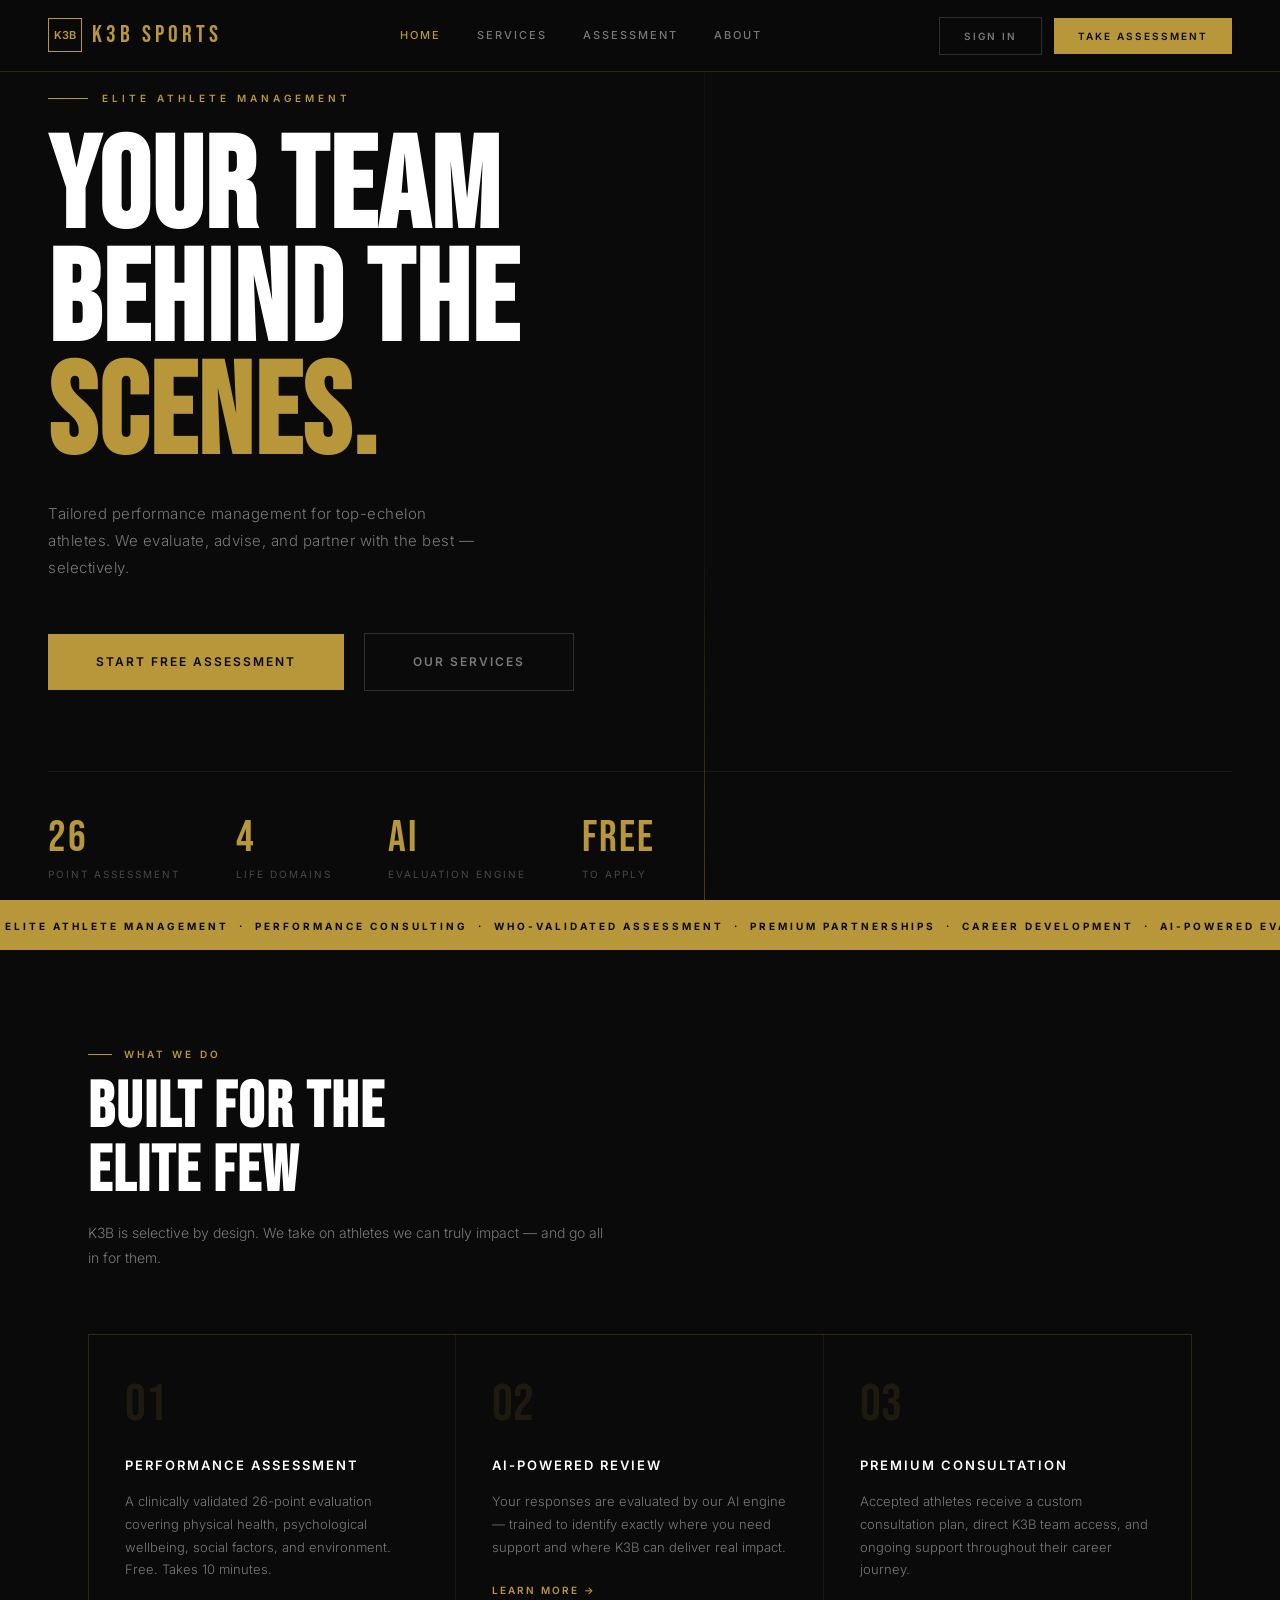
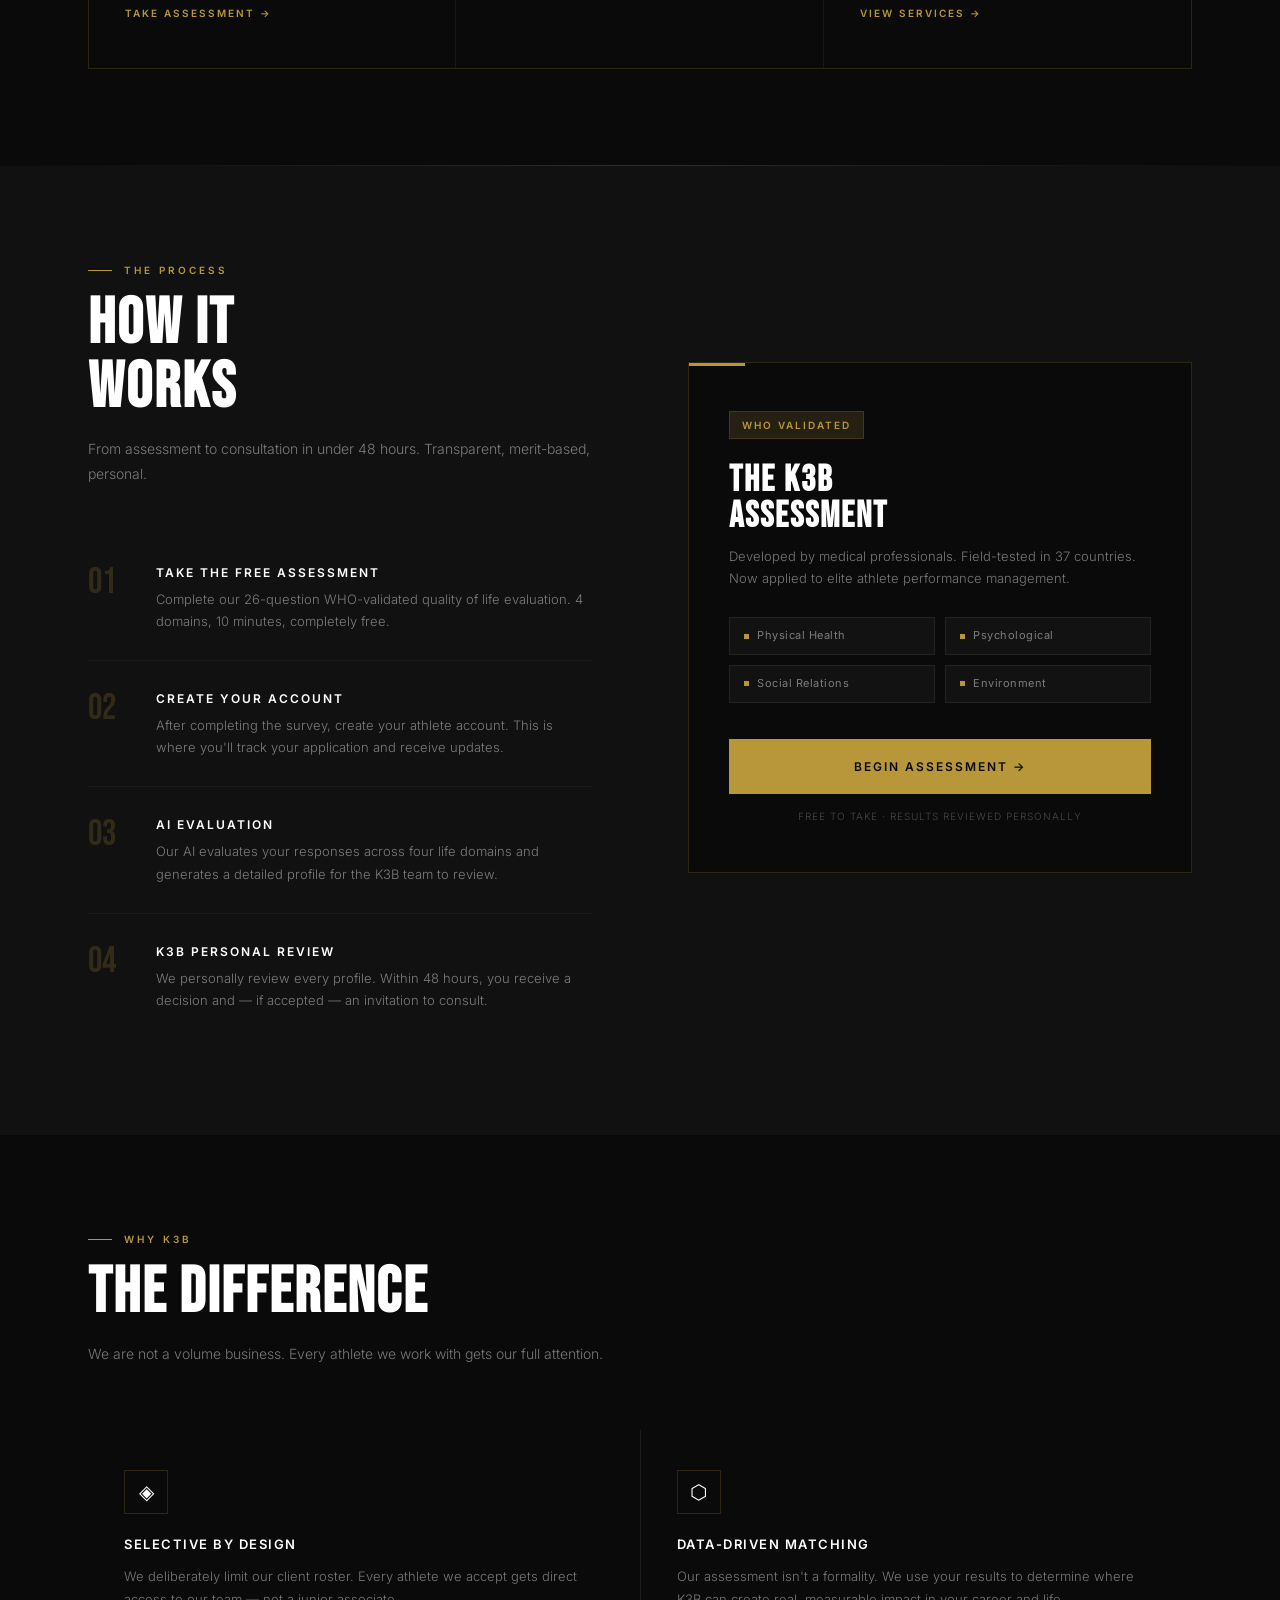
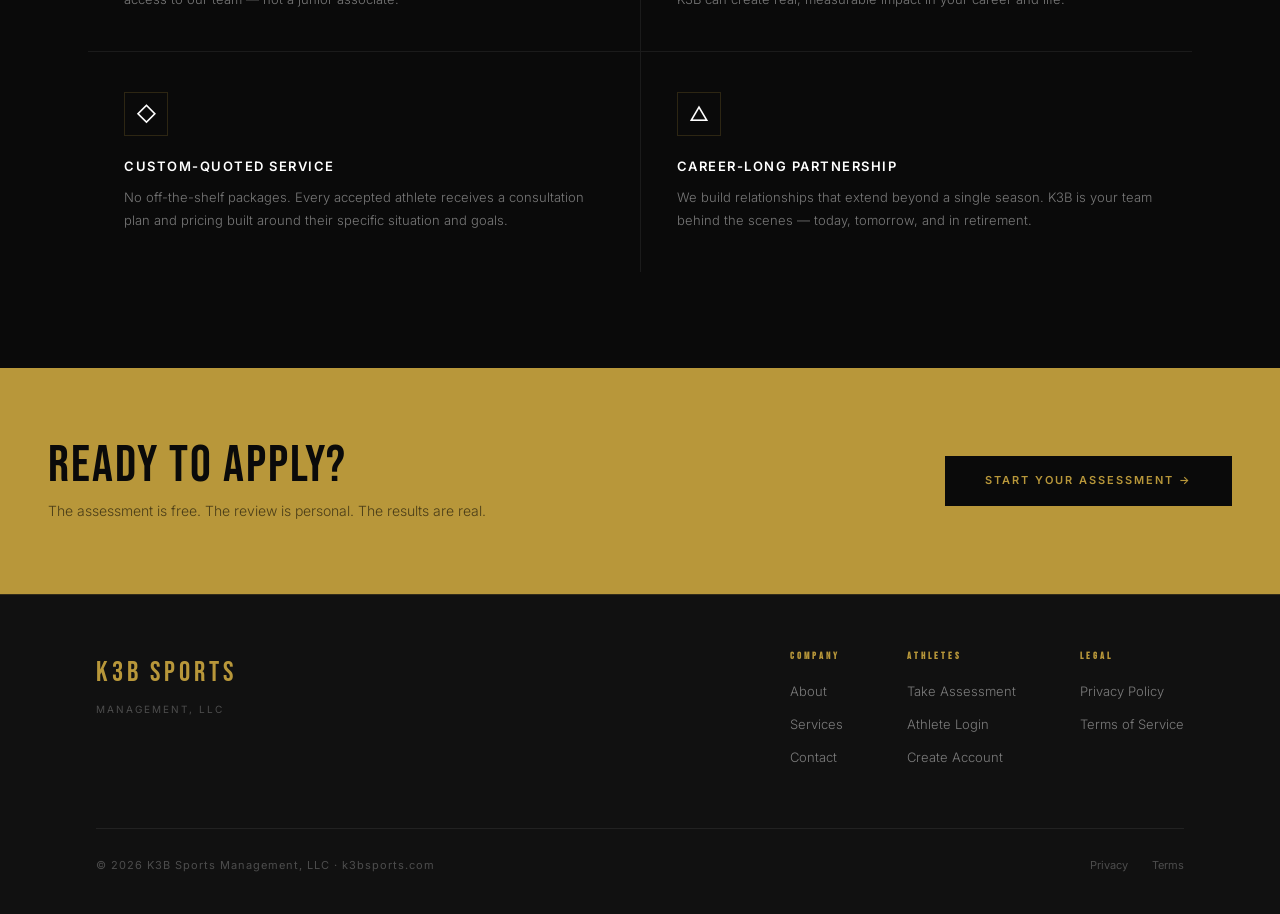
==== index.html @ ee25e4c5 "Add website files" ====
<!DOCTYPE html>
<html lang="en">
<head>
  <meta charset="UTF-8">
  <meta name="viewport" content="width=device-width, initial-scale=1.0">
  <title>K3B Sports Management — Elite Athlete Management</title>
  <meta name="description" content="Tailored performance management for top-echelon athletes. Take the free assessment and see if K3B is the right fit for your career.">
  <link rel="stylesheet" href="/css/global.css">
  <style>
    /* ── Hero ── */
    .hero {
      min-height: 92vh;
      display: flex; flex-direction: column; justify-content: center;
      padding: 0 48px;
      position: relative; overflow: hidden;
    }
    .hero-grid-line {
      position: absolute; top: 0; right: 0;
      width: 45%; height: 100%;
      border-left: 1px solid rgba(184,151,58,0.07);
      pointer-events: none;
    }
    .hero-grid-line::after {
      content: ''; position: absolute; bottom: 0; left: -1px;
      width: 1px; height: 40%;
      background: linear-gradient(to top, var(--gold), transparent);
      opacity: 0.3;
    }
    .hero-eyebrow {
      font-size: 10px; font-weight: 600; letter-spacing: 4px;
      text-transform: uppercase; color: var(--gold);
      display: flex; align-items: center; gap: 14px;
      margin-bottom: 28px;
      animation: fadeUp 0.6s ease 0.1s both;
    }
    .hero-eyebrow span { display: block; width: 40px; height: 1px; background: var(--gold); }
    .hero-h1 {
      font-family: var(--font-display);
      font-size: clamp(72px, 10vw, 132px);
      line-height: 0.88; letter-spacing: 2px;
      color: var(--text); max-width: 800px;
      animation: fadeUp 0.6s ease 0.2s both;
    }
    .hero-h1 em { color: var(--gold); font-style: normal; }
    .hero-sub {
      font-size: 15px; font-weight: 300; letter-spacing: 0.5px;
      color: var(--text-muted); max-width: 440px;
      line-height: 1.8; margin: 28px 0 52px;
      animation: fadeUp 0.6s ease 0.3s both;
    }
    .hero-actions {
      display: flex; align-items: center; gap: 20px;
      animation: fadeUp 0.6s ease 0.4s both;
    }
    .hero-stats {
      display: flex; gap: 56px;
      margin-top: 80px; padding-top: 44px;
      border-top: 1px solid rgba(255,255,255,0.06);
      animation: fadeUp 0.6s ease 0.5s both;
    }
    .stat-val {
      font-family: var(--font-display);
      font-size: 44px; letter-spacing: 2px;
      color: var(--gold); display: block; line-height: 1;
    }
    .stat-lbl {
      font-size: 10px; font-weight: 400; letter-spacing: 2px;
      text-transform: uppercase; color: var(--text-dim);
      margin-top: 6px; display: block;
    }

    /* ── Services ── */
    .services-grid {
      display: grid; grid-template-columns: repeat(3, 1fr);
      border: 1px solid var(--border-gold); margin-top: 64px;
    }
    .service-card {
      padding: 44px 36px;
      border-right: 1px solid rgba(184,151,58,0.1);
      transition: background var(--transition);
      cursor: default;
    }
    .service-card:last-child { border-right: none; }
    .service-card:hover { background: var(--dark2); }
    .svc-num {
      font-family: var(--font-display); font-size: 52px;
      color: rgba(184,151,58,0.12); line-height: 1;
      margin-bottom: 24px;
    }
    .svc-title {
      font-size: 13px; font-weight: 600; letter-spacing: 2px;
      text-transform: uppercase; color: var(--text);
      margin-bottom: 14px;
    }
    .svc-desc {
      font-size: 13px; font-weight: 300; color: var(--text-muted);
      line-height: 1.75;
    }
    .svc-link {
      display: inline-block; margin-top: 24px;
      font-size: 10px; font-weight: 600; letter-spacing: 2px;
      text-transform: uppercase; color: var(--gold);
    }

    /* ── Process ── */
    .process-section { background: var(--dark); }
    .process-inner {
      display: grid; grid-template-columns: 1fr 1fr;
      gap: 96px; align-items: start;
    }
    .process-steps { margin-top: 48px; }
    .process-step {
      display: flex; gap: 24px; padding: 28px 0;
      border-bottom: 1px solid rgba(255,255,255,0.04);
    }
    .process-step:last-child { border-bottom: none; }
    .ps-num {
      font-family: var(--font-display); font-size: 36px;
      color: rgba(184,151,58,0.2); line-height: 1; min-width: 44px;
      padding-top: 2px;
    }
    .ps-title {
      font-size: 12px; font-weight: 600; letter-spacing: 2px;
      text-transform: uppercase; color: var(--text); margin-bottom: 6px;
    }
    .ps-desc {
      font-size: 13px; font-weight: 300; color: var(--text-muted);
      line-height: 1.7;
    }
    .assess-card {
      position: sticky; top: 100px;
      background: var(--black);
      border: 1px solid var(--border-gold);
      padding: 48px 40px;
      position: relative;
    }
    .assess-card::before {
      content: ''; position: absolute; top: 0; left: 0;
      width: 56px; height: 3px; background: var(--gold);
    }
    .assess-domains {
      display: grid; grid-template-columns: 1fr 1fr;
      gap: 10px; margin: 28px 0 36px;
    }
    .domain-pill {
      font-size: 11px; font-weight: 400; letter-spacing: 0.5px;
      color: var(--text-muted);
      background: rgba(255,255,255,0.03);
      border: 1px solid var(--border);
      padding: 9px 14px;
      display: flex; align-items: center; gap: 8px;
    }
    .domain-pill::before {
      content: ''; width: 5px; height: 5px;
      background: var(--gold); flex-shrink: 0;
    }
    .assess-note {
      font-size: 10px; letter-spacing: 1px; text-transform: uppercase;
      color: var(--text-dim); text-align: center; margin-top: 14px;
    }

    /* ── Why K3B ── */
    .why-grid {
      display: grid; grid-template-columns: repeat(2, 1fr);
      gap: 1px; margin-top: 64px;
      background: var(--border);
    }
    .why-card {
      background: var(--black); padding: 40px 36px;
      transition: background var(--transition);
    }
    .why-card:hover { background: var(--dark); }
    .why-icon {
      width: 44px; height: 44px;
      border: 1px solid var(--border-gold);
      display: flex; align-items: center; justify-content: center;
      margin-bottom: 20px; font-size: 20px;
    }
    .why-title {
      font-size: 13px; font-weight: 600; letter-spacing: 1.5px;
      text-transform: uppercase; color: var(--text); margin-bottom: 10px;
    }
    .why-desc {
      font-size: 13px; font-weight: 300; color: var(--text-muted);
      line-height: 1.75;
    }

    /* ── CTA Banner ── */
    .cta-banner {
      background: var(--gold); padding: 72px 48px;
      display: flex; align-items: center; justify-content: space-between;
    }
    .cta-title {
      font-family: var(--font-display); font-size: 52px;
      letter-spacing: 2px; color: var(--black); line-height: 1;
    }
    .cta-sub {
      font-size: 14px; font-weight: 300; color: rgba(0,0,0,0.6);
      margin-top: 8px;
    }
    .btn-dark {
      background: var(--black); color: var(--gold);
      font-size: 11px; font-weight: 600; letter-spacing: 2px;
      text-transform: uppercase; padding: 16px 40px;
      border: none; cursor: pointer; white-space: nowrap;
      transition: all var(--transition); text-decoration: none;
      display: inline-block;
    }
    .btn-dark:hover { background: var(--dark); }

    /* ── Footer ── */
    .footer {
      background: var(--dark); padding: 56px 48px 40px;
      border-top: 1px solid var(--border-gold);
    }
    .footer-top {
      display: flex; justify-content: space-between; align-items: flex-start;
      margin-bottom: 48px;
    }
    .footer-logo-block .logo-name {
      font-family: var(--font-display); font-size: 28px;
      letter-spacing: 4px; color: var(--gold); display: block;
    }
    .footer-logo-block .logo-sub {
      font-size: 10px; font-weight: 400; letter-spacing: 2px;
      text-transform: uppercase; color: var(--text-dim); margin-top: 4px;
    }
    .footer-links { display: flex; gap: 64px; }
    .footer-col h4 {
      font-size: 10px; font-weight: 600; letter-spacing: 3px;
      text-transform: uppercase; color: var(--gold);
      margin-bottom: 20px;
    }
    .footer-col a {
      display: block; font-size: 13px; font-weight: 300;
      color: var(--text-muted); margin-bottom: 12px;
      transition: color var(--transition);
    }
    .footer-col a:hover { color: var(--text); }
    .footer-bottom {
      border-top: 1px solid var(--border); padding-top: 28px;
      display: flex; justify-content: space-between; align-items: center;
    }
    .footer-copy {
      font-size: 11px; color: var(--text-dim); letter-spacing: 1px;
    }
    .footer-legal { display: flex; gap: 24px; }
    .footer-legal a {
      font-size: 11px; color: var(--text-dim);
      transition: color var(--transition);
    }
    .footer-legal a:hover { color: var(--text-muted); }
  </style>
</head>
<body>

<!-- ── Navigation ── -->
<nav class="nav">
  <a href="/index.html" class="nav-logo">
    <div class="nav-logo-mark">K3B</div>
    K3B SPORTS
  </a>
  <div class="nav-links">
    <a href="/index.html" class="active">Home</a>
    <a href="/pages/services.html">Services</a>
    <a href="/pages/assessment.html">Assessment</a>
    <a href="/pages/about.html">About</a>
  </div>
  <div class="nav-actions" id="navActions">
    <a href="/athlete/login.html" class="btn btn-outline btn-sm">Sign In</a>
    <a href="/pages/assessment.html" class="btn btn-gold btn-sm">Take Assessment</a>
  </div>
</nav>

<!-- ── Hero ── -->
<section class="hero">
  <div class="hero-grid-line"></div>
  <div class="hero-eyebrow"><span></span>Elite Athlete Management</div>
  <h1 class="hero-h1">Your Team<br>Behind the<br><em>Scenes.</em></h1>
  <p class="hero-sub">Tailored performance management for top-echelon athletes. We evaluate, advise, and partner with the best — selectively.</p>
  <div class="hero-actions">
    <a href="/pages/assessment.html" class="btn btn-gold btn-lg">Start Free Assessment</a>
    <a href="/pages/services.html" class="btn btn-outline btn-lg">Our Services</a>
  </div>
  <div class="hero-stats">
    <div>
      <span class="stat-val">26</span>
      <span class="stat-lbl">Point Assessment</span>
    </div>
    <div>
      <span class="stat-val">4</span>
      <span class="stat-lbl">Life Domains</span>
    </div>
    <div>
      <span class="stat-val">AI</span>
      <span class="stat-lbl">Evaluation Engine</span>
    </div>
    <div>
      <span class="stat-val">FREE</span>
      <span class="stat-lbl">To Apply</span>
    </div>
  </div>
</section>

<!-- ── Marquee ── -->
<div class="marquee-bar">
  <span class="marquee-inner">
    &nbsp;ELITE ATHLETE MANAGEMENT &nbsp;·&nbsp; PERFORMANCE CONSULTING &nbsp;·&nbsp; WHO-VALIDATED ASSESSMENT &nbsp;·&nbsp; PREMIUM PARTNERSHIPS &nbsp;·&nbsp; CAREER DEVELOPMENT &nbsp;·&nbsp; AI-POWERED EVALUATION &nbsp;·&nbsp;
    &nbsp;ELITE ATHLETE MANAGEMENT &nbsp;·&nbsp; PERFORMANCE CONSULTING &nbsp;·&nbsp; WHO-VALIDATED ASSESSMENT &nbsp;·&nbsp; PREMIUM PARTNERSHIPS &nbsp;·&nbsp; CAREER DEVELOPMENT &nbsp;·&nbsp; AI-POWERED EVALUATION &nbsp;·&nbsp;
  </span>
</div>

<!-- ── Services ── -->
<section class="section">
  <div class="container">
    <div class="section-tag">What We Do</div>
    <h2 class="section-title">Built for the<br>Elite Few</h2>
    <p class="section-desc">K3B is selective by design. We take on athletes we can truly impact — and go all in for them.</p>
    <div class="services-grid">
      <div class="service-card">
        <div class="svc-num">01</div>
        <div class="svc-title">Performance Assessment</div>
        <p class="svc-desc">A clinically validated 26-point evaluation covering physical health, psychological wellbeing, social factors, and environment. Free. Takes 10 minutes.</p>
        <a href="/pages/assessment.html" class="svc-link">Take Assessment →</a>
      </div>
      <div class="service-card">
        <div class="svc-num">02</div>
        <div class="svc-title">AI-Powered Review</div>
        <p class="svc-desc">Your responses are evaluated by our AI engine — trained to identify exactly where you need support and where K3B can deliver real impact.</p>
        <a href="/pages/services.html" class="svc-link">Learn More →</a>
      </div>
      <div class="service-card">
        <div class="svc-num">03</div>
        <div class="svc-title">Premium Consultation</div>
        <p class="svc-desc">Accepted athletes receive a custom consultation plan, direct K3B team access, and ongoing support throughout their career journey.</p>
        <a href="/pages/services.html" class="svc-link">View Services →</a>
      </div>
    </div>
  </div>
</section>

<div class="divider-gold"></div>

<!-- ── Process ── -->
<section class="section process-section">
  <div class="container">
    <div class="process-inner">
      <div>
        <div class="section-tag">The Process</div>
        <h2 class="section-title">How It<br>Works</h2>
        <p class="section-desc">From assessment to consultation in under 48 hours. Transparent, merit-based, personal.</p>
        <div class="process-steps">
          <div class="process-step">
            <div class="ps-num">01</div>
            <div>
              <div class="ps-title">Take the Free Assessment</div>
              <p class="ps-desc">Complete our 26-question WHO-validated quality of life evaluation. 4 domains, 10 minutes, completely free.</p>
            </div>
          </div>
          <div class="process-step">
            <div class="ps-num">02</div>
            <div>
              <div class="ps-title">Create Your Account</div>
              <p class="ps-desc">After completing the survey, create your athlete account. This is where you'll track your application and receive updates.</p>
            </div>
          </div>
          <div class="process-step">
            <div class="ps-num">03</div>
            <div>
              <div class="ps-title">AI Evaluation</div>
              <p class="ps-desc">Our AI evaluates your responses across four life domains and generates a detailed profile for the K3B team to review.</p>
            </div>
          </div>
          <div class="process-step">
            <div class="ps-num">04</div>
            <div>
              <div class="ps-title">K3B Personal Review</div>
              <p class="ps-desc">We personally review every profile. Within 48 hours, you receive a decision and — if accepted — an invitation to consult.</p>
            </div>
          </div>
        </div>
      </div>
      <div>
        <div class="assess-card">
          <span class="badge badge-gold" style="margin-bottom:24px; display:inline-flex;">WHO Validated</span>
          <h3 style="font-family:var(--font-display); font-size:36px; letter-spacing:2px; color:var(--text); margin-bottom:10px;">The K3B<br>Assessment</h3>
          <p style="font-size:13px; font-weight:300; color:var(--text-muted); line-height:1.7; margin-bottom:4px;">Developed by medical professionals. Field-tested in 37 countries. Now applied to elite athlete performance management.</p>
          <div class="assess-domains">
            <div class="domain-pill">Physical Health</div>
            <div class="domain-pill">Psychological</div>
            <div class="domain-pill">Social Relations</div>
            <div class="domain-pill">Environment</div>
          </div>
          <a href="/pages/assessment.html" class="btn btn-gold btn-full btn-lg">Begin Assessment →</a>
          <p class="assess-note">Free to take · Results reviewed personally</p>
        </div>
      </div>
    </div>
  </div>
</section>

<!-- ── Why K3B ── -->
<section class="section">
  <div class="container">
    <div class="section-tag">Why K3B</div>
    <h2 class="section-title">The Difference</h2>
    <p class="section-desc">We are not a volume business. Every athlete we work with gets our full attention.</p>
    <div class="why-grid">
      <div class="why-card">
        <div class="why-icon">◈</div>
        <div class="why-title">Selective by Design</div>
        <p class="why-desc">We deliberately limit our client roster. Every athlete we accept gets direct access to our team — not a junior associate.</p>
      </div>
      <div class="why-card">
        <div class="why-icon">⬡</div>
        <div class="why-title">Data-Driven Matching</div>
        <p class="why-desc">Our assessment isn't a formality. We use your results to determine where K3B can create real, measurable impact in your career and life.</p>
      </div>
      <div class="why-card">
        <div class="why-icon">◇</div>
        <div class="why-title">Custom-Quoted Service</div>
        <p class="why-desc">No off-the-shelf packages. Every accepted athlete receives a consultation plan and pricing built around their specific situation and goals.</p>
      </div>
      <div class="why-card">
        <div class="why-icon">△</div>
        <div class="why-title">Career-Long Partnership</div>
        <p class="why-desc">We build relationships that extend beyond a single season. K3B is your team behind the scenes — today, tomorrow, and in retirement.</p>
      </div>
    </div>
  </div>
</section>

<!-- ── CTA ── -->
<div class="cta-banner">
  <div>
    <div class="cta-title">Ready to Apply?</div>
    <div class="cta-sub">The assessment is free. The review is personal. The results are real.</div>
  </div>
  <a href="/pages/assessment.html" class="btn-dark">Start Your Assessment →</a>
</div>

<!-- ── Footer ── -->
<footer class="footer">
  <div class="container">
    <div class="footer-top">
      <div class="footer-logo-block">
        <span class="logo-name">K3B Sports</span>
        <span class="logo-sub">Management, LLC</span>
      </div>
      <div class="footer-links">
        <div class="footer-col">
          <h4>Company</h4>
          <a href="/pages/about.html">About</a>
          <a href="/pages/services.html">Services</a>
          <a href="/pages/contact.html">Contact</a>
        </div>
        <div class="footer-col">
          <h4>Athletes</h4>
          <a href="/pages/assessment.html">Take Assessment</a>
          <a href="/athlete/login.html">Athlete Login</a>
          <a href="/athlete/register.html">Create Account</a>
        </div>
        <div class="footer-col">
          <h4>Legal</h4>
          <a href="/pages/privacy.html">Privacy Policy</a>
          <a href="/pages/terms.html">Terms of Service</a>
        </div>
      </div>
    </div>
    <div class="footer-bottom">
      <span class="footer-copy">© 2026 K3B Sports Management, LLC · k3bsports.com</span>
      <div class="footer-legal">
        <a href="/pages/privacy.html">Privacy</a>
        <a href="/pages/terms.html">Terms</a>
      </div>
    </div>
  </div>
</footer>

<script src="/js/k3b.js"></script>
<script>
  // Update nav if athlete is logged in
  const user = K3B.auth.getUser();
  if (user) {
    document.getElementById('navActions').innerHTML = `
      <a href="/athlete/portal.html" class="btn btn-outline btn-sm">My Portal</a>
      <a href="/pages/assessment.html" class="btn btn-gold btn-sm">Take Assessment</a>
    `;
  }
</script>
</body>
</html>
---- css/global.css ----
@import url('https://fonts.googleapis.com/css2?family=Bebas+Neue&family=Inter:wght@300;400;500;600&display=swap');

*, *::before, *::after { margin: 0; padding: 0; box-sizing: border-box; }

:root {
  --gold: #B8973A;
  --gold-light: #D4AF55;
  --gold-pale: #E8D080;
  --gold-dim: rgba(184,151,58,0.15);
  --black: #0A0A0A;
  --dark: #111111;
  --dark2: #171717;
  --dark3: #1E1E1E;
  --border: rgba(255,255,255,0.07);
  --border-gold: rgba(184,151,58,0.2);
  --text: #FFFFFF;
  --text-muted: rgba(255,255,255,0.45);
  --text-dim: rgba(255,255,255,0.25);
  --success: #4CAF50;
  --warning: #FF9800;
  --danger: #F44336;
  --font-display: 'Bebas Neue', sans-serif;
  --font-body: 'Inter', sans-serif;
  --radius: 2px;
  --transition: 0.2s ease;
}

html { scroll-behavior: smooth; }

body {
  background: var(--black);
  color: var(--text);
  font-family: var(--font-body);
  font-size: 15px;
  line-height: 1.6;
  -webkit-font-smoothing: antialiased;
  overflow-x: hidden;
}

/* ── Typography ── */
h1, h2, h3, h4 { font-family: var(--font-display); letter-spacing: 2px; line-height: 1; }
p { font-weight: 300; }
a { text-decoration: none; color: inherit; }

.display { font-family: var(--font-display); }
.gold { color: var(--gold); }
.muted { color: var(--text-muted); }
.dim { color: var(--text-dim); }
.uppercase { text-transform: uppercase; letter-spacing: 2px; }

/* ── Layout ── */
.container { max-width: 1200px; margin: 0 auto; padding: 0 48px; }
.container-sm { max-width: 800px; margin: 0 auto; padding: 0 48px; }
.section { padding: 96px 0; }
.section-sm { padding: 64px 0; }

/* ── Section Headers ── */
.section-tag {
  font-size: 10px; font-weight: 600; letter-spacing: 3px;
  text-transform: uppercase; color: var(--gold);
  display: flex; align-items: center; gap: 12px;
  margin-bottom: 14px;
}
.section-tag::before {
  content: ''; display: block;
  width: 24px; height: 1px; background: var(--gold);
}
.section-title {
  font-family: var(--font-display);
  font-size: clamp(40px, 5vw, 68px);
  letter-spacing: 2px; color: var(--text);
  margin-bottom: 16px;
}
.section-desc {
  font-size: 14px; font-weight: 300; color: var(--text-muted);
  line-height: 1.8; max-width: 520px;
}

/* ── Buttons ── */
.btn {
  display: inline-flex; align-items: center; gap: 8px;
  font-family: var(--font-body); font-weight: 600;
  font-size: 11px; letter-spacing: 2px; text-transform: uppercase;
  padding: 14px 36px; cursor: pointer; border: none;
  transition: all var(--transition); text-decoration: none;
}
.btn-gold {
  background: var(--gold); color: var(--black);
}
.btn-gold:hover { background: var(--gold-light); transform: translateY(-1px); }

.btn-outline {
  background: transparent; color: var(--text-muted);
  border: 1px solid rgba(255,255,255,0.15);
}
.btn-outline:hover { border-color: var(--gold); color: var(--gold); }

.btn-ghost {
  background: transparent; color: var(--gold);
  border: 1px solid var(--border-gold);
}
.btn-ghost:hover { background: var(--gold-dim); }

.btn-full { width: 100%; justify-content: center; }
.btn-lg { padding: 18px 48px; font-size: 12px; }
.btn-sm { padding: 10px 24px; font-size: 10px; }

/* ── Cards ── */
.card {
  background: var(--dark);
  border: 1px solid var(--border);
  padding: 32px;
}
.card-gold {
  background: var(--dark);
  border: 1px solid var(--border-gold);
  padding: 40px;
  position: relative;
}
.card-gold::before {
  content: ''; position: absolute; top: 0; left: 0;
  width: 48px; height: 3px; background: var(--gold);
}

/* ── Badges ── */
.badge {
  display: inline-flex; align-items: center; gap: 6px;
  font-size: 10px; font-weight: 600; letter-spacing: 2px;
  text-transform: uppercase; padding: 5px 12px;
  border: 1px solid;
}
.badge-gold { color: var(--gold); border-color: var(--border-gold); background: var(--gold-dim); }
.badge-success { color: var(--success); border-color: rgba(76,175,80,0.3); background: rgba(76,175,80,0.08); }
.badge-warning { color: var(--warning); border-color: rgba(255,152,0,0.3); background: rgba(255,152,0,0.08); }
.badge-danger { color: var(--danger); border-color: rgba(244,67,54,0.3); background: rgba(244,67,54,0.08); }
.badge-neutral { color: var(--text-muted); border-color: var(--border); background: rgba(255,255,255,0.04); }

/* ── Forms ── */
.form-group { margin-bottom: 20px; }
.form-label {
  display: block; font-size: 10px; font-weight: 600;
  letter-spacing: 2px; text-transform: uppercase;
  color: var(--text-dim); margin-bottom: 8px;
}
.form-input, .form-select, .form-textarea {
  width: 100%; background: var(--dark2);
  border: 1px solid var(--border); color: var(--text);
  font-family: var(--font-body); font-size: 14px; font-weight: 300;
  padding: 13px 16px; outline: none;
  transition: border-color var(--transition);
  border-radius: var(--radius);
}
.form-input:focus, .form-select:focus, .form-textarea:focus {
  border-color: var(--gold);
}
.form-input::placeholder, .form-textarea::placeholder {
  color: rgba(255,255,255,0.18);
}
.form-select { appearance: none; cursor: pointer; }
.form-select option { background: var(--dark2); }
.form-textarea { resize: vertical; min-height: 100px; line-height: 1.6; }
.form-row { display: grid; grid-template-columns: 1fr 1fr; gap: 16px; }
.form-error {
  font-size: 11px; color: var(--danger);
  margin-top: 6px; display: none;
}
.form-error.show { display: block; }

/* ── Nav ── */
.nav {
  position: sticky; top: 0; z-index: 200;
  display: flex; align-items: center; justify-content: space-between;
  height: 72px; padding: 0 48px;
  background: rgba(10,10,10,0.96);
  backdrop-filter: blur(12px);
  border-bottom: 1px solid var(--border-gold);
}
.nav-logo {
  font-family: var(--font-display); font-size: 24px;
  letter-spacing: 4px; color: var(--gold);
  display: flex; align-items: center; gap: 10px;
}
.nav-logo-mark {
  width: 34px; height: 34px;
  border: 1.5px solid var(--gold);
  display: flex; align-items: center; justify-content: center;
  font-family: var(--font-body); font-size: 11px;
  font-weight: 600; letter-spacing: 0; color: var(--gold);
}
.nav-links { display: flex; align-items: center; gap: 36px; }
.nav-links a {
  font-size: 11px; font-weight: 500; letter-spacing: 2px;
  text-transform: uppercase; color: var(--text-muted);
  transition: color var(--transition);
}
.nav-links a:hover, .nav-links a.active { color: var(--gold); }
.nav-actions { display: flex; align-items: center; gap: 12px; }

/* ── Dividers ── */
.divider { height: 1px; background: var(--border); margin: 0; }
.divider-gold {
  height: 1px;
  background: linear-gradient(90deg, transparent, var(--gold), transparent);
  opacity: 0.25;
}

/* ── Marquee ── */
.marquee-bar { background: var(--gold); padding: 13px 0; overflow: hidden; white-space: nowrap; }
.marquee-inner {
  display: inline-block;
  animation: marquee 25s linear infinite;
  font-size: 10px; font-weight: 700; letter-spacing: 3px;
  text-transform: uppercase; color: var(--black);
}
@keyframes marquee { 0% { transform: translateX(0); } 100% { transform: translateX(-50%); } }

/* ── Misc ── */
.gold-line { width: 32px; height: 2px; background: var(--gold); }
.overlay-dark { background: rgba(0,0,0,0.6); }

/* ── Responsive ── */
@media (max-width: 768px) {
  .container, .container-sm { padding: 0 24px; }
  .nav { padding: 0 24px; }
  .nav-links { display: none; }
  .form-row { grid-template-columns: 1fr; }
  .section { padding: 64px 0; }
}

/* ── Scrollbar ── */
::-webkit-scrollbar { width: 6px; }
::-webkit-scrollbar-track { background: var(--black); }
::-webkit-scrollbar-thumb { background: rgba(184,151,58,0.3); border-radius: 3px; }
::-webkit-scrollbar-thumb:hover { background: var(--gold); }

/* ── Loading spinner ── */
.spinner {
  width: 40px; height: 40px;
  border: 2px solid rgba(184,151,58,0.15);
  border-top-color: var(--gold);
  border-radius: 50%;
  animation: spin 0.9s linear infinite;
}
@keyframes spin { to { transform: rotate(360deg); } }

/* ── Page transitions ── */
.page-enter { animation: fadeUp 0.4s ease forwards; }
@keyframes fadeUp {
  from { opacity: 0; transform: translateY(16px); }
  to { opacity: 1; transform: translateY(0); }
}
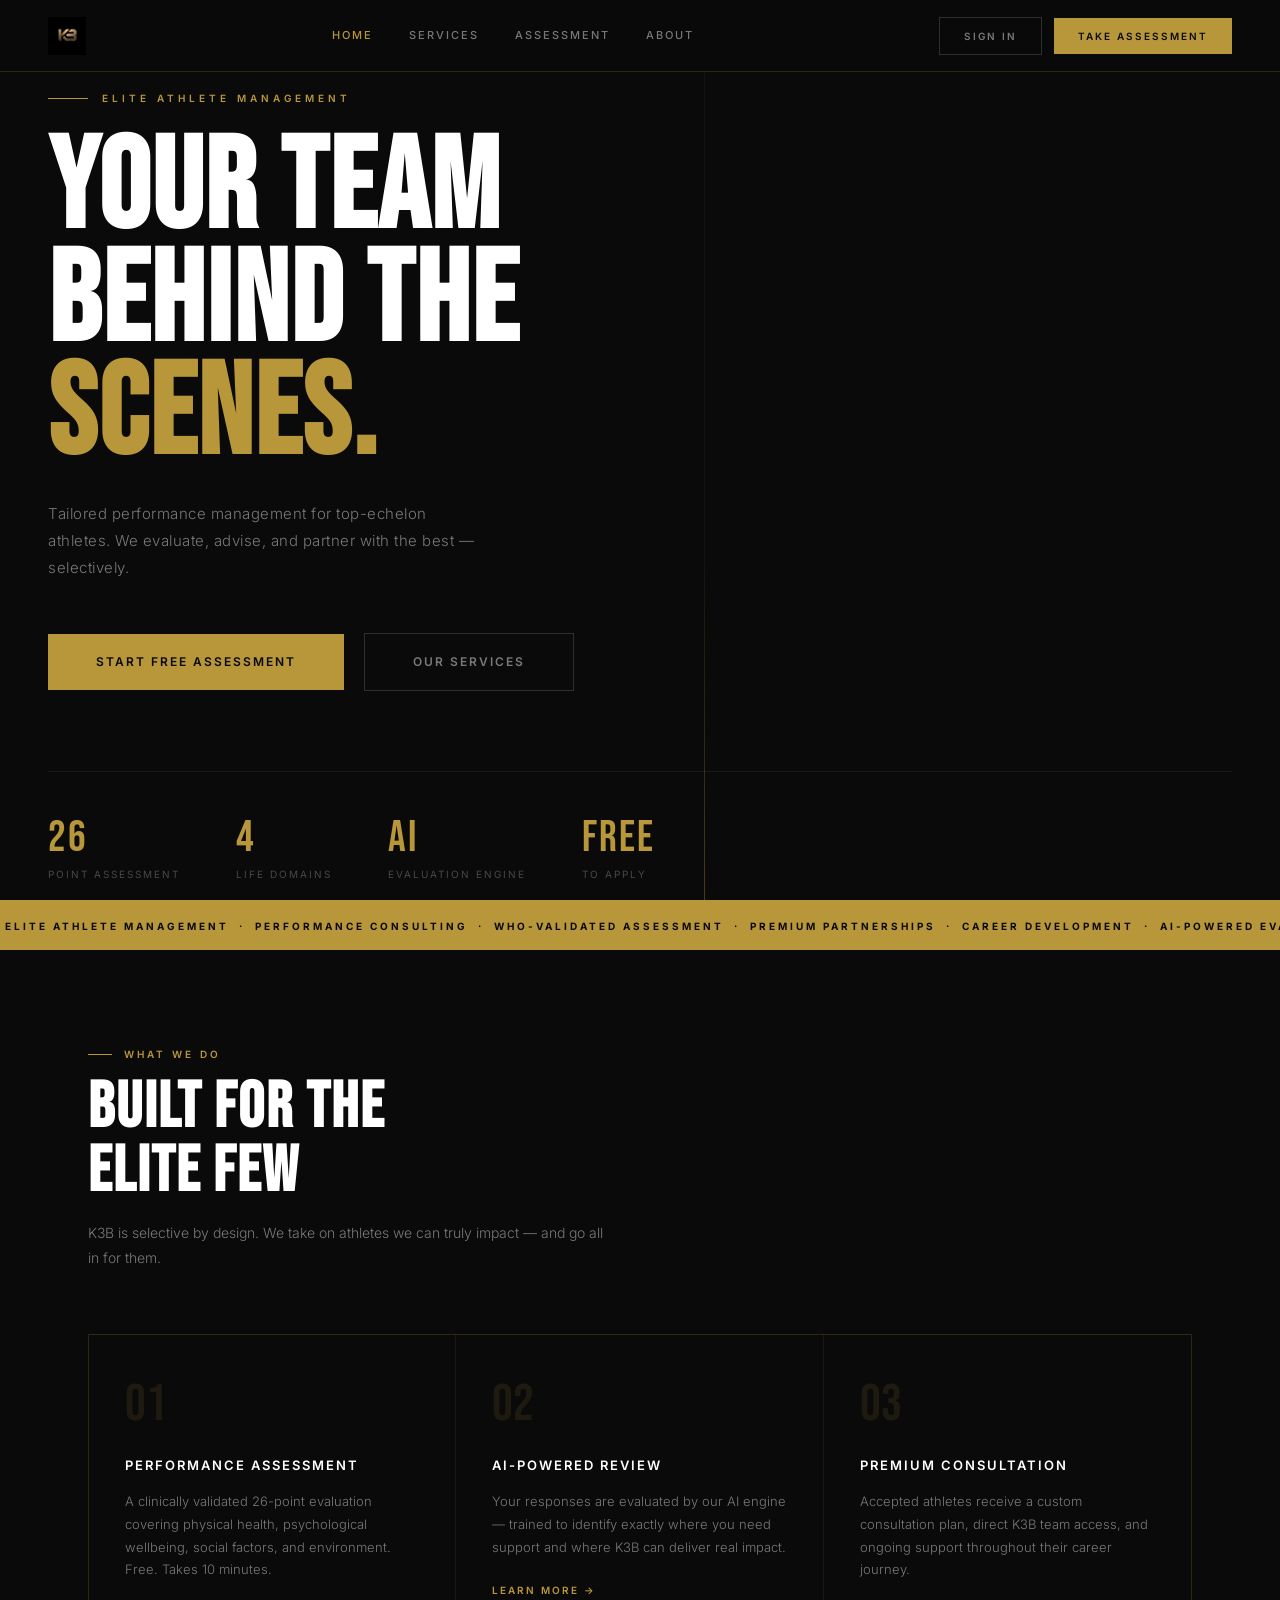
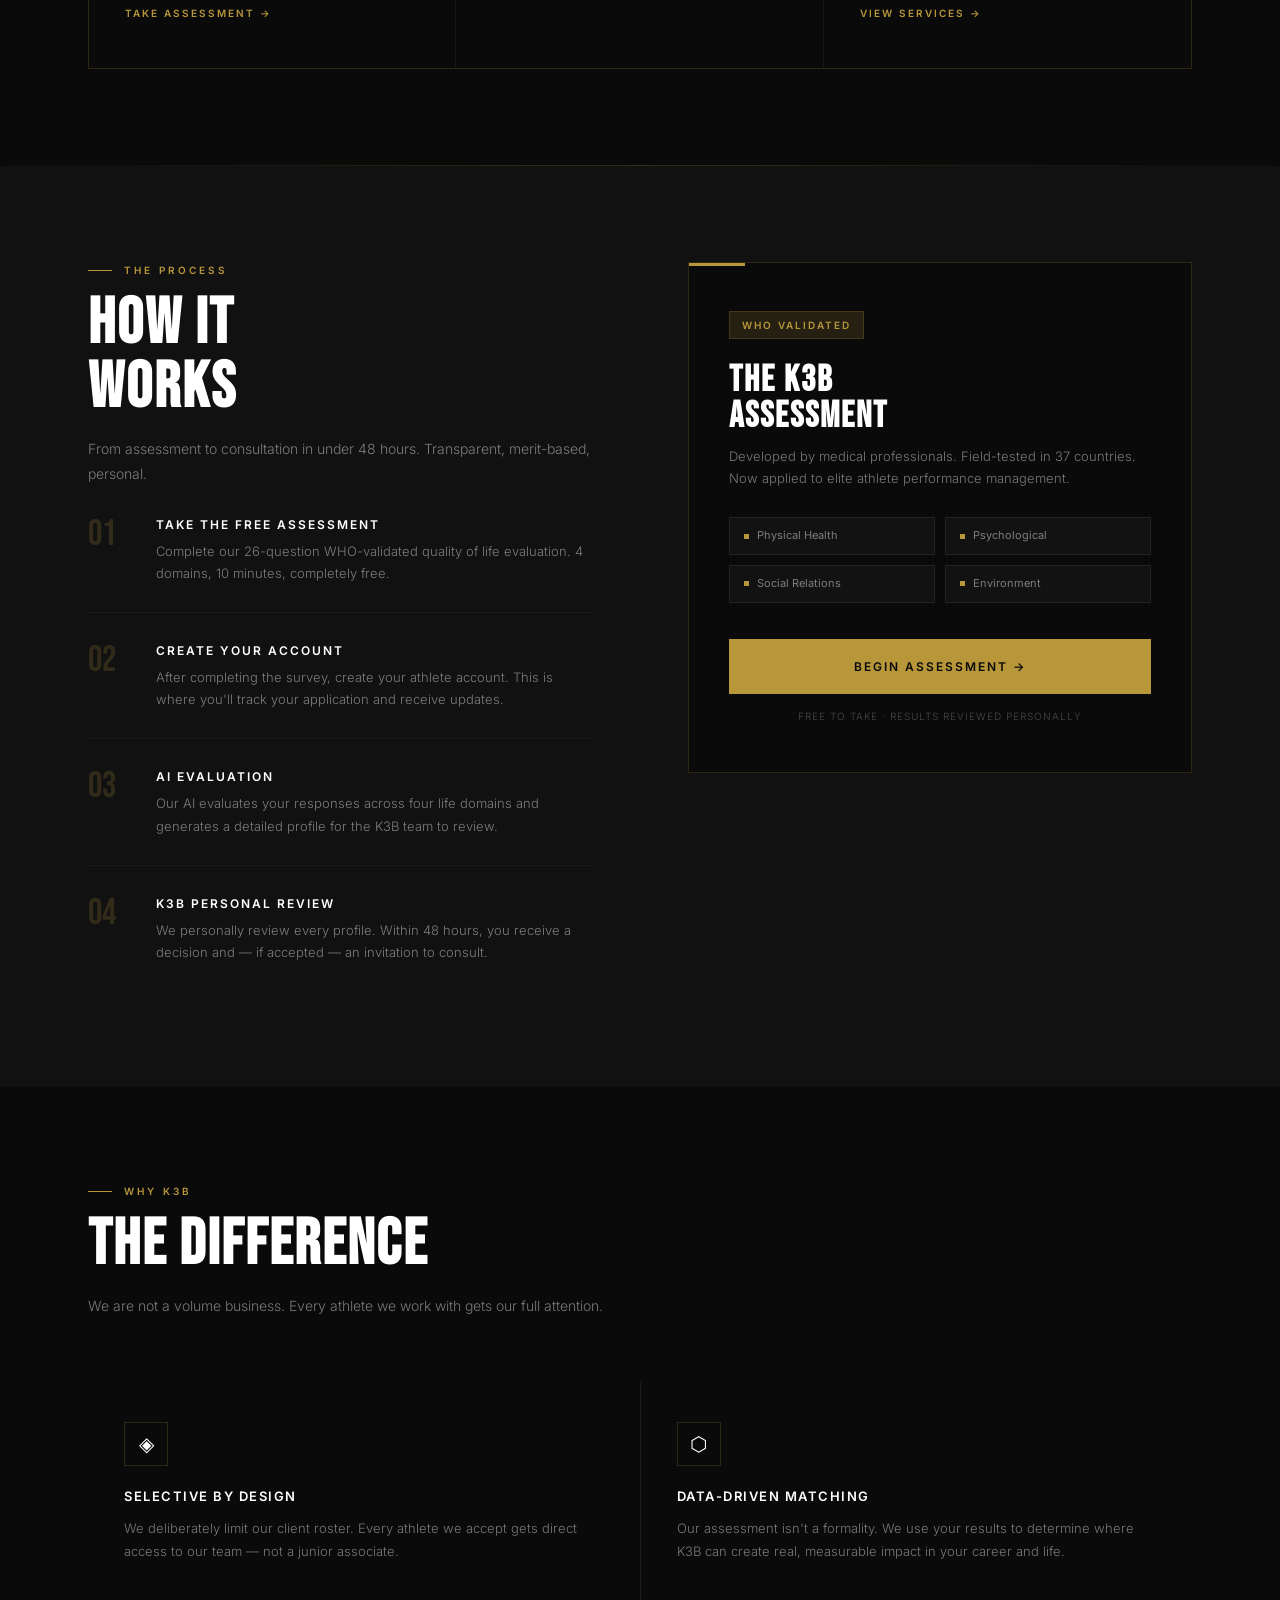
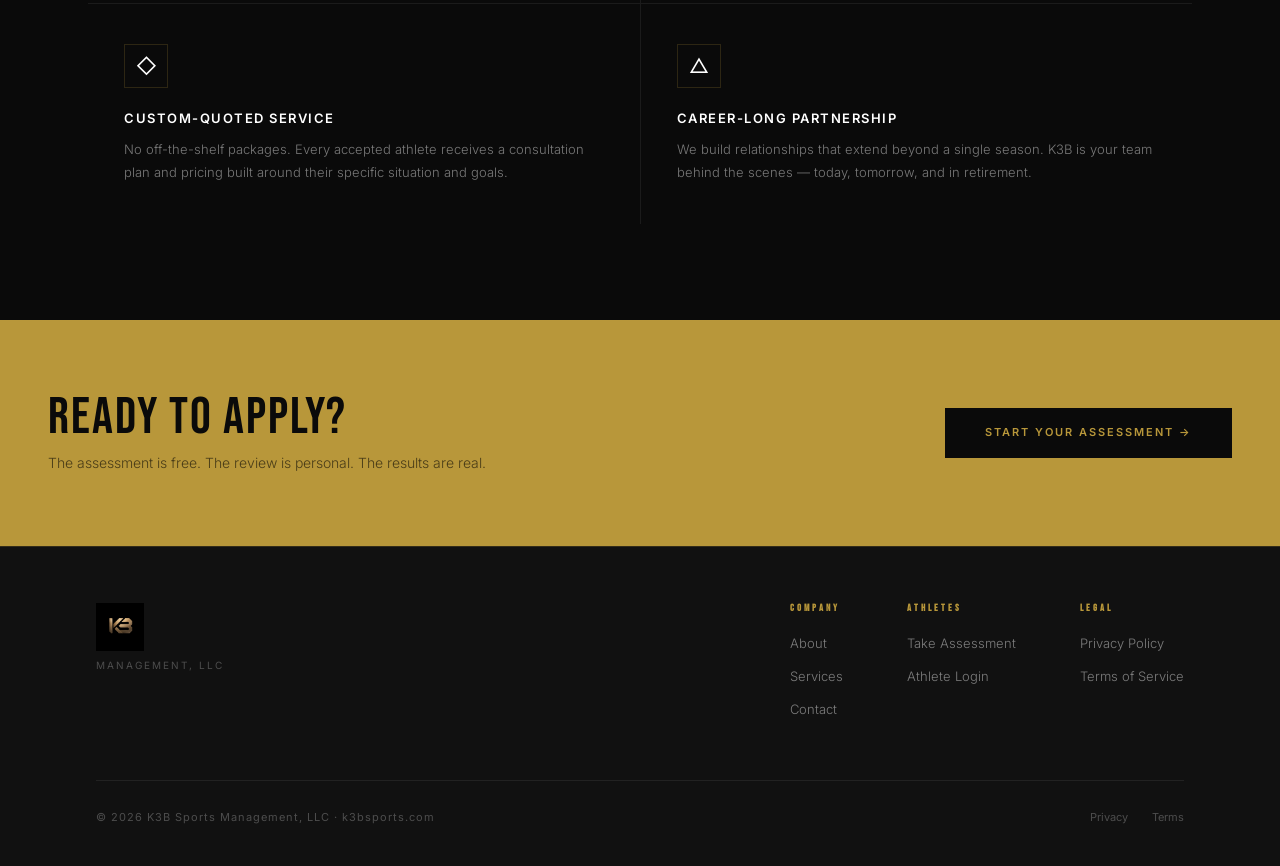
==== commit 98603698: "Update index.html added logo" ====
--- a/index.html
+++ b/index.html
@@ -7,7 +7,6 @@
   <meta name="description" content="Tailored performance management for top-echelon athletes. Take the free assessment and see if K3B is the right fit for your career.">
   <link rel="stylesheet" href="/css/global.css">
   <style>
-    /* ── Hero ── */
     .hero {
       min-height: 92vh;
       display: flex; flex-direction: column; justify-content: center;
@@ -68,8 +67,6 @@
       text-transform: uppercase; color: var(--text-dim);
       margin-top: 6px; display: block;
     }
-
-    /* ── Services ── */
     .services-grid {
       display: grid; grid-template-columns: repeat(3, 1fr);
       border: 1px solid var(--border-gold); margin-top: 64px;
@@ -78,187 +75,66 @@
       padding: 44px 36px;
       border-right: 1px solid rgba(184,151,58,0.1);
       transition: background var(--transition);
-      cursor: default;
     }
     .service-card:last-child { border-right: none; }
     .service-card:hover { background: var(--dark2); }
     .svc-num {
       font-family: var(--font-display); font-size: 52px;
-      color: rgba(184,151,58,0.12); line-height: 1;
-      margin-bottom: 24px;
+      color: rgba(184,151,58,0.12); line-height: 1; margin-bottom: 24px;
     }
     .svc-title {
       font-size: 13px; font-weight: 600; letter-spacing: 2px;
-      text-transform: uppercase; color: var(--text);
-      margin-bottom: 14px;
-    }
-    .svc-desc {
-      font-size: 13px; font-weight: 300; color: var(--text-muted);
-      line-height: 1.75;
-    }
+      text-transform: uppercase; color: var(--text); margin-bottom: 14px;
+    }
+    .svc-desc { font-size: 13px; font-weight: 300; color: var(--text-muted); line-height: 1.75; }
     .svc-link {
       display: inline-block; margin-top: 24px;
       font-size: 10px; font-weight: 600; letter-spacing: 2px;
       text-transform: uppercase; color: var(--gold);
     }
-
-    /* ── Process ── */
     .process-section { background: var(--dark); }
-    .process-inner {
-      display: grid; grid-template-columns: 1fr 1fr;
-      gap: 96px; align-items: start;
-    }
-    .process-steps { margin-top: 48px; }
-    .process-step {
-      display: flex; gap: 24px; padding: 28px 0;
-      border-bottom: 1px solid rgba(255,255,255,0.04);
-    }
+    .process-inner { display: grid; grid-template-columns: 1fr 1fr; gap: 96px; align-items: start; }
+    .process-step { display: flex; gap: 24px; padding: 28px 0; border-bottom: 1px solid rgba(255,255,255,0.04); }
     .process-step:last-child { border-bottom: none; }
-    .ps-num {
-      font-family: var(--font-display); font-size: 36px;
-      color: rgba(184,151,58,0.2); line-height: 1; min-width: 44px;
-      padding-top: 2px;
-    }
-    .ps-title {
-      font-size: 12px; font-weight: 600; letter-spacing: 2px;
-      text-transform: uppercase; color: var(--text); margin-bottom: 6px;
-    }
-    .ps-desc {
-      font-size: 13px; font-weight: 300; color: var(--text-muted);
-      line-height: 1.7;
-    }
-    .assess-card {
-      position: sticky; top: 100px;
-      background: var(--black);
-      border: 1px solid var(--border-gold);
-      padding: 48px 40px;
-      position: relative;
-    }
-    .assess-card::before {
-      content: ''; position: absolute; top: 0; left: 0;
-      width: 56px; height: 3px; background: var(--gold);
-    }
-    .assess-domains {
-      display: grid; grid-template-columns: 1fr 1fr;
-      gap: 10px; margin: 28px 0 36px;
-    }
-    .domain-pill {
-      font-size: 11px; font-weight: 400; letter-spacing: 0.5px;
-      color: var(--text-muted);
-      background: rgba(255,255,255,0.03);
-      border: 1px solid var(--border);
-      padding: 9px 14px;
-      display: flex; align-items: center; gap: 8px;
-    }
-    .domain-pill::before {
-      content: ''; width: 5px; height: 5px;
-      background: var(--gold); flex-shrink: 0;
-    }
-    .assess-note {
-      font-size: 10px; letter-spacing: 1px; text-transform: uppercase;
-      color: var(--text-dim); text-align: center; margin-top: 14px;
-    }
-
-    /* ── Why K3B ── */
-    .why-grid {
-      display: grid; grid-template-columns: repeat(2, 1fr);
-      gap: 1px; margin-top: 64px;
-      background: var(--border);
-    }
-    .why-card {
-      background: var(--black); padding: 40px 36px;
-      transition: background var(--transition);
-    }
+    .ps-num { font-family: var(--font-display); font-size: 36px; color: rgba(184,151,58,0.2); line-height: 1; min-width: 44px; padding-top: 2px; }
+    .ps-title { font-size: 12px; font-weight: 600; letter-spacing: 2px; text-transform: uppercase; color: var(--text); margin-bottom: 6px; }
+    .ps-desc { font-size: 13px; font-weight: 300; color: var(--text-muted); line-height: 1.7; }
+    .assess-card { background: var(--black); border: 1px solid var(--border-gold); padding: 48px 40px; position: relative; }
+    .assess-card::before { content: ''; position: absolute; top: 0; left: 0; width: 56px; height: 3px; background: var(--gold); }
+    .assess-domains { display: grid; grid-template-columns: 1fr 1fr; gap: 10px; margin: 28px 0 36px; }
+    .domain-pill { font-size: 11px; font-weight: 400; color: var(--text-muted); background: rgba(255,255,255,0.03); border: 1px solid var(--border); padding: 9px 14px; display: flex; align-items: center; gap: 8px; }
+    .domain-pill::before { content: ''; width: 5px; height: 5px; background: var(--gold); flex-shrink: 0; }
+    .assess-note { font-size: 10px; letter-spacing: 1px; text-transform: uppercase; color: var(--text-dim); text-align: center; margin-top: 14px; }
+    .why-grid { display: grid; grid-template-columns: repeat(2, 1fr); gap: 1px; margin-top: 64px; background: var(--border); }
+    .why-card { background: var(--black); padding: 40px 36px; transition: background var(--transition); }
     .why-card:hover { background: var(--dark); }
-    .why-icon {
-      width: 44px; height: 44px;
-      border: 1px solid var(--border-gold);
-      display: flex; align-items: center; justify-content: center;
-      margin-bottom: 20px; font-size: 20px;
-    }
-    .why-title {
-      font-size: 13px; font-weight: 600; letter-spacing: 1.5px;
-      text-transform: uppercase; color: var(--text); margin-bottom: 10px;
-    }
-    .why-desc {
-      font-size: 13px; font-weight: 300; color: var(--text-muted);
-      line-height: 1.75;
-    }
-
-    /* ── CTA Banner ── */
-    .cta-banner {
-      background: var(--gold); padding: 72px 48px;
-      display: flex; align-items: center; justify-content: space-between;
-    }
-    .cta-title {
-      font-family: var(--font-display); font-size: 52px;
-      letter-spacing: 2px; color: var(--black); line-height: 1;
-    }
-    .cta-sub {
-      font-size: 14px; font-weight: 300; color: rgba(0,0,0,0.6);
-      margin-top: 8px;
-    }
-    .btn-dark {
-      background: var(--black); color: var(--gold);
-      font-size: 11px; font-weight: 600; letter-spacing: 2px;
-      text-transform: uppercase; padding: 16px 40px;
-      border: none; cursor: pointer; white-space: nowrap;
-      transition: all var(--transition); text-decoration: none;
-      display: inline-block;
-    }
+    .why-icon { width: 44px; height: 44px; border: 1px solid var(--border-gold); display: flex; align-items: center; justify-content: center; margin-bottom: 20px; font-size: 20px; }
+    .why-title { font-size: 13px; font-weight: 600; letter-spacing: 1.5px; text-transform: uppercase; color: var(--text); margin-bottom: 10px; }
+    .why-desc { font-size: 13px; font-weight: 300; color: var(--text-muted); line-height: 1.75; }
+    .cta-banner { background: var(--gold); padding: 72px 48px; display: flex; align-items: center; justify-content: space-between; }
+    .cta-title { font-family: var(--font-display); font-size: 52px; letter-spacing: 2px; color: var(--black); line-height: 1; }
+    .cta-sub { font-size: 14px; font-weight: 300; color: rgba(0,0,0,0.6); margin-top: 8px; }
+    .btn-dark { background: var(--black); color: var(--gold); font-size: 11px; font-weight: 600; letter-spacing: 2px; text-transform: uppercase; padding: 16px 40px; border: none; cursor: pointer; white-space: nowrap; transition: all var(--transition); text-decoration: none; display: inline-block; }
     .btn-dark:hover { background: var(--dark); }
-
-    /* ── Footer ── */
-    .footer {
-      background: var(--dark); padding: 56px 48px 40px;
-      border-top: 1px solid var(--border-gold);
-    }
-    .footer-top {
-      display: flex; justify-content: space-between; align-items: flex-start;
-      margin-bottom: 48px;
-    }
-    .footer-logo-block .logo-name {
-      font-family: var(--font-display); font-size: 28px;
-      letter-spacing: 4px; color: var(--gold); display: block;
-    }
-    .footer-logo-block .logo-sub {
-      font-size: 10px; font-weight: 400; letter-spacing: 2px;
-      text-transform: uppercase; color: var(--text-dim); margin-top: 4px;
-    }
+    .footer { background: var(--dark); padding: 56px 48px 40px; border-top: 1px solid var(--border-gold); }
+    .footer-top { display: flex; justify-content: space-between; align-items: flex-start; margin-bottom: 48px; }
+    .footer-logo-block .logo-sub { font-size: 10px; font-weight: 400; letter-spacing: 2px; text-transform: uppercase; color: var(--text-dim); margin-top: 4px; display: block; }
     .footer-links { display: flex; gap: 64px; }
-    .footer-col h4 {
-      font-size: 10px; font-weight: 600; letter-spacing: 3px;
-      text-transform: uppercase; color: var(--gold);
-      margin-bottom: 20px;
-    }
-    .footer-col a {
-      display: block; font-size: 13px; font-weight: 300;
-      color: var(--text-muted); margin-bottom: 12px;
-      transition: color var(--transition);
-    }
+    .footer-col h4 { font-size: 10px; font-weight: 600; letter-spacing: 3px; text-transform: uppercase; color: var(--gold); margin-bottom: 20px; }
+    .footer-col a { display: block; font-size: 13px; font-weight: 300; color: var(--text-muted); margin-bottom: 12px; transition: color var(--transition); }
     .footer-col a:hover { color: var(--text); }
-    .footer-bottom {
-      border-top: 1px solid var(--border); padding-top: 28px;
-      display: flex; justify-content: space-between; align-items: center;
-    }
-    .footer-copy {
-      font-size: 11px; color: var(--text-dim); letter-spacing: 1px;
-    }
+    .footer-bottom { border-top: 1px solid var(--border); padding-top: 28px; display: flex; justify-content: space-between; align-items: center; }
+    .footer-copy { font-size: 11px; color: var(--text-dim); letter-spacing: 1px; }
     .footer-legal { display: flex; gap: 24px; }
-    .footer-legal a {
-      font-size: 11px; color: var(--text-dim);
-      transition: color var(--transition);
-    }
+    .footer-legal a { font-size: 11px; color: var(--text-dim); transition: color var(--transition); }
     .footer-legal a:hover { color: var(--text-muted); }
   </style>
 </head>
 <body>
 
-<!-- ── Navigation ── -->
 <nav class="nav">
   <a href="/index.html" class="nav-logo">
-    <div class="nav-logo-mark">K3B</div>
-    K3B SPORTS
+    <img src="/K3B LOGO OFFICIAL.png" alt="K3B Sports" style="height:38px; width:auto;">
   </a>
   <div class="nav-links">
     <a href="/index.html" class="active">Home</a>
@@ -272,7 +148,6 @@
   </div>
 </nav>
 
-<!-- ── Hero ── -->
 <section class="hero">
   <div class="hero-grid-line"></div>
   <div class="hero-eyebrow"><span></span>Elite Athlete Management</div>
@@ -283,26 +158,13 @@
     <a href="/pages/services.html" class="btn btn-outline btn-lg">Our Services</a>
   </div>
   <div class="hero-stats">
-    <div>
-      <span class="stat-val">26</span>
-      <span class="stat-lbl">Point Assessment</span>
-    </div>
-    <div>
-      <span class="stat-val">4</span>
-      <span class="stat-lbl">Life Domains</span>
-    </div>
-    <div>
-      <span class="stat-val">AI</span>
-      <span class="stat-lbl">Evaluation Engine</span>
-    </div>
-    <div>
-      <span class="stat-val">FREE</span>
-      <span class="stat-lbl">To Apply</span>
-    </div>
+    <div><span class="stat-val">26</span><span class="stat-lbl">Point Assessment</span></div>
+    <div><span class="stat-val">4</span><span class="stat-lbl">Life Domains</span></div>
+    <div><span class="stat-val">AI</span><span class="stat-lbl">Evaluation Engine</span></div>
+    <div><span class="stat-val">FREE</span><span class="stat-lbl">To Apply</span></div>
   </div>
 </section>
 
-<!-- ── Marquee ── -->
 <div class="marquee-bar">
   <span class="marquee-inner">
     &nbsp;ELITE ATHLETE MANAGEMENT &nbsp;·&nbsp; PERFORMANCE CONSULTING &nbsp;·&nbsp; WHO-VALIDATED ASSESSMENT &nbsp;·&nbsp; PREMIUM PARTNERSHIPS &nbsp;·&nbsp; CAREER DEVELOPMENT &nbsp;·&nbsp; AI-POWERED EVALUATION &nbsp;·&nbsp;
@@ -310,7 +172,6 @@
   </span>
 </div>
 
-<!-- ── Services ── -->
 <section class="section">
   <div class="container">
     <div class="section-tag">What We Do</div>
@@ -341,7 +202,6 @@
 
 <div class="divider-gold"></div>
 
-<!-- ── Process ── -->
 <section class="section process-section">
   <div class="container">
     <div class="process-inner">
@@ -352,31 +212,19 @@
         <div class="process-steps">
           <div class="process-step">
             <div class="ps-num">01</div>
-            <div>
-              <div class="ps-title">Take the Free Assessment</div>
-              <p class="ps-desc">Complete our 26-question WHO-validated quality of life evaluation. 4 domains, 10 minutes, completely free.</p>
-            </div>
+            <div><div class="ps-title">Take the Free Assessment</div><p class="ps-desc">Complete our 26-question WHO-validated quality of life evaluation. 4 domains, 10 minutes, completely free.</p></div>
           </div>
           <div class="process-step">
             <div class="ps-num">02</div>
-            <div>
-              <div class="ps-title">Create Your Account</div>
-              <p class="ps-desc">After completing the survey, create your athlete account. This is where you'll track your application and receive updates.</p>
-            </div>
+            <div><div class="ps-title">Create Your Account</div><p class="ps-desc">After completing the survey, create your athlete account. This is where you'll track your application and receive updates.</p></div>
           </div>
           <div class="process-step">
             <div class="ps-num">03</div>
-            <div>
-              <div class="ps-title">AI Evaluation</div>
-              <p class="ps-desc">Our AI evaluates your responses across four life domains and generates a detailed profile for the K3B team to review.</p>
-            </div>
+            <div><div class="ps-title">AI Evaluation</div><p class="ps-desc">Our AI evaluates your responses across four life domains and generates a detailed profile for the K3B team to review.</p></div>
           </div>
           <div class="process-step">
             <div class="ps-num">04</div>
-            <div>
-              <div class="ps-title">K3B Personal Review</div>
-              <p class="ps-desc">We personally review every profile. Within 48 hours, you receive a decision and — if accepted — an invitation to consult.</p>
-            </div>
+            <div><div class="ps-title">K3B Personal Review</div><p class="ps-desc">We personally review every profile. Within 48 hours, you receive a decision and — if accepted — an invitation to consult.</p></div>
           </div>
         </div>
       </div>
@@ -399,38 +247,20 @@
   </div>
 </section>
 
-<!-- ── Why K3B ── -->
 <section class="section">
   <div class="container">
     <div class="section-tag">Why K3B</div>
     <h2 class="section-title">The Difference</h2>
     <p class="section-desc">We are not a volume business. Every athlete we work with gets our full attention.</p>
     <div class="why-grid">
-      <div class="why-card">
-        <div class="why-icon">◈</div>
-        <div class="why-title">Selective by Design</div>
-        <p class="why-desc">We deliberately limit our client roster. Every athlete we accept gets direct access to our team — not a junior associate.</p>
-      </div>
-      <div class="why-card">
-        <div class="why-icon">⬡</div>
-        <div class="why-title">Data-Driven Matching</div>
-        <p class="why-desc">Our assessment isn't a formality. We use your results to determine where K3B can create real, measurable impact in your career and life.</p>
-      </div>
-      <div class="why-card">
-        <div class="why-icon">◇</div>
-        <div class="why-title">Custom-Quoted Service</div>
-        <p class="why-desc">No off-the-shelf packages. Every accepted athlete receives a consultation plan and pricing built around their specific situation and goals.</p>
-      </div>
-      <div class="why-card">
-        <div class="why-icon">△</div>
-        <div class="why-title">Career-Long Partnership</div>
-        <p class="why-desc">We build relationships that extend beyond a single season. K3B is your team behind the scenes — today, tomorrow, and in retirement.</p>
-      </div>
+      <div class="why-card"><div class="why-icon">◈</div><div class="why-title">Selective by Design</div><p class="why-desc">We deliberately limit our client roster. Every athlete we accept gets direct access to our team — not a junior associate.</p></div>
+      <div class="why-card"><div class="why-icon">⬡</div><div class="why-title">Data-Driven Matching</div><p class="why-desc">Our assessment isn't a formality. We use your results to determine where K3B can create real, measurable impact in your career and life.</p></div>
+      <div class="why-card"><div class="why-icon">◇</div><div class="why-title">Custom-Quoted Service</div><p class="why-desc">No off-the-shelf packages. Every accepted athlete receives a consultation plan and pricing built around their specific situation and goals.</p></div>
+      <div class="why-card"><div class="why-icon">△</div><div class="why-title">Career-Long Partnership</div><p class="why-desc">We build relationships that extend beyond a single season. K3B is your team behind the scenes — today, tomorrow, and in retirement.</p></div>
     </div>
   </div>
 </section>
 
-<!-- ── CTA ── -->
 <div class="cta-banner">
   <div>
     <div class="cta-title">Ready to Apply?</div>
@@ -439,12 +269,11 @@
   <a href="/pages/assessment.html" class="btn-dark">Start Your Assessment →</a>
 </div>
 
-<!-- ── Footer ── -->
 <footer class="footer">
   <div class="container">
     <div class="footer-top">
       <div class="footer-logo-block">
-        <span class="logo-name">K3B Sports</span>
+        <img src="/K3B LOGO OFFICIAL.png" alt="K3B Sports" style="height:48px; width:auto; margin-bottom:6px; display:block;">
         <span class="logo-sub">Management, LLC</span>
       </div>
       <div class="footer-links">
@@ -458,7 +287,6 @@
           <h4>Athletes</h4>
           <a href="/pages/assessment.html">Take Assessment</a>
           <a href="/athlete/login.html">Athlete Login</a>
-          <a href="/athlete/register.html">Create Account</a>
         </div>
         <div class="footer-col">
           <h4>Legal</h4>
@@ -479,7 +307,6 @@
 
 <script src="/js/k3b.js"></script>
 <script>
-  // Update nav if athlete is logged in
   const user = K3B.auth.getUser();
   if (user) {
     document.getElementById('navActions').innerHTML = `
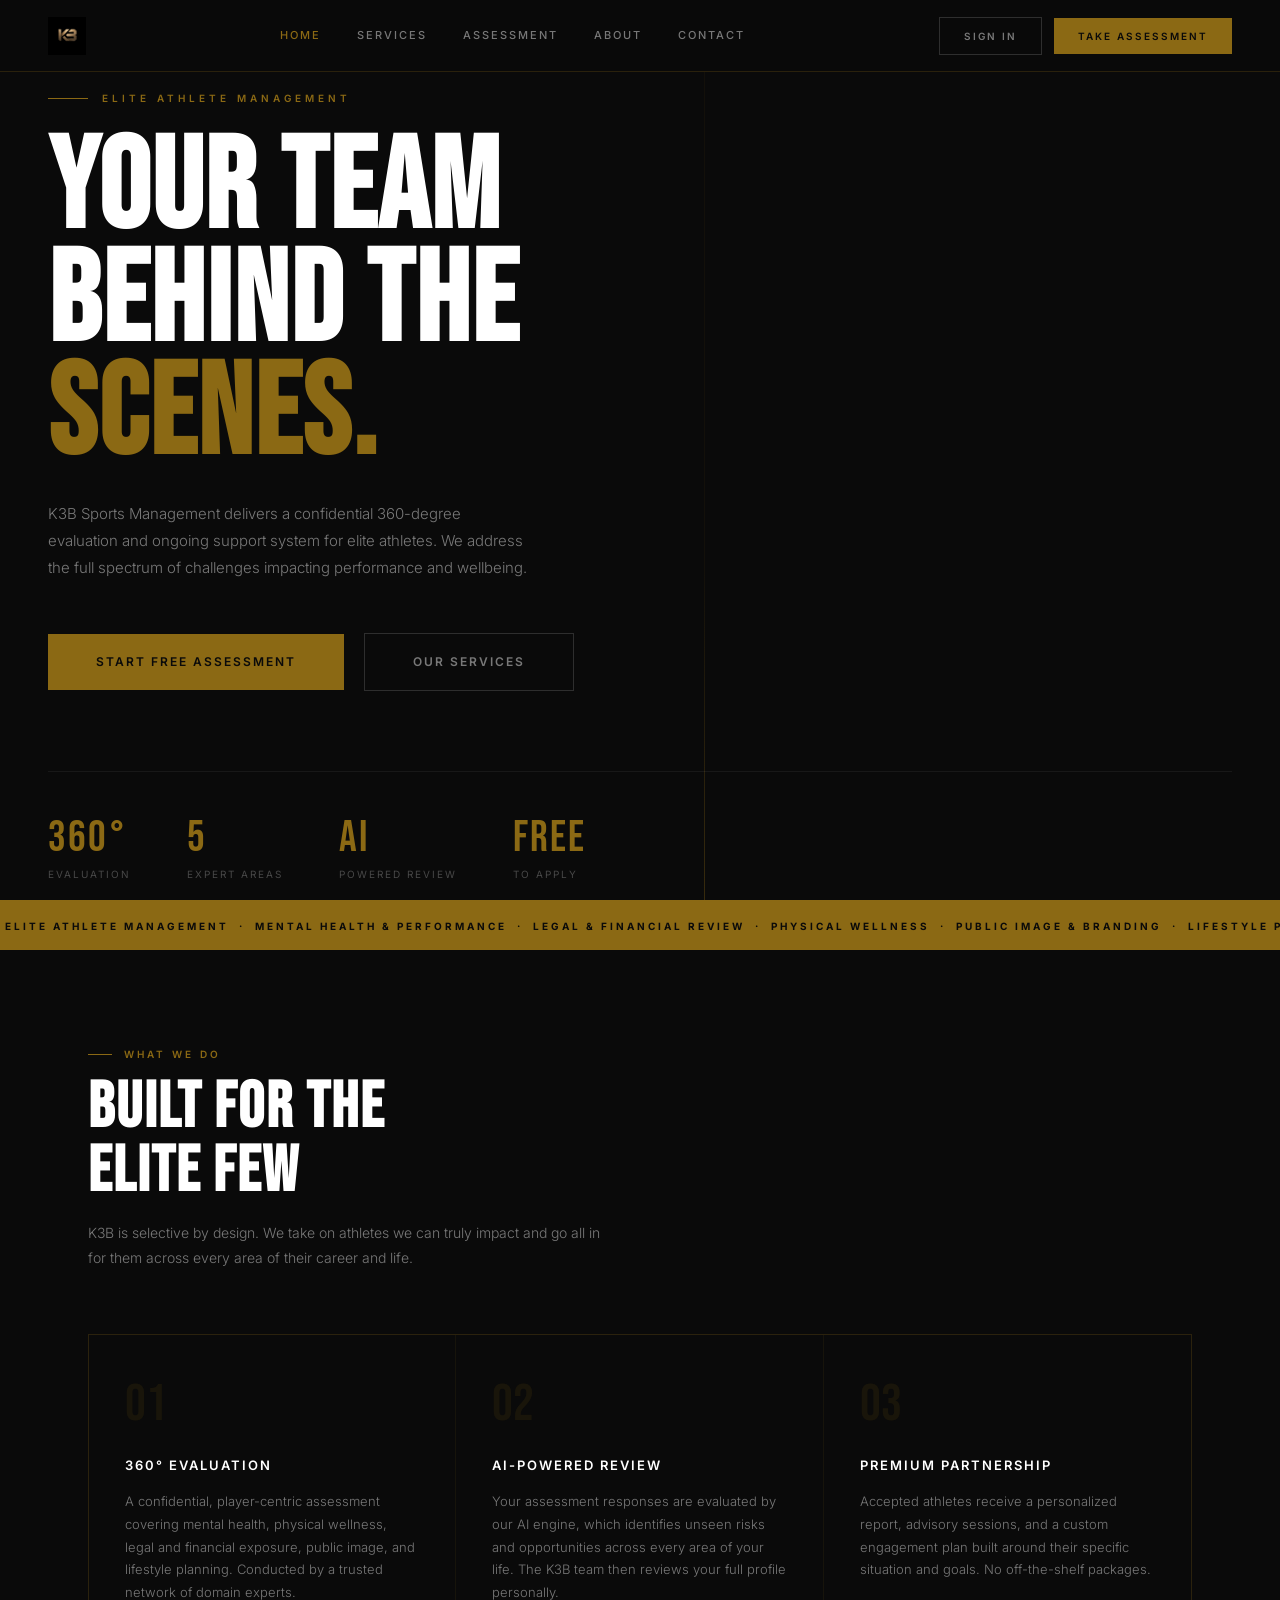
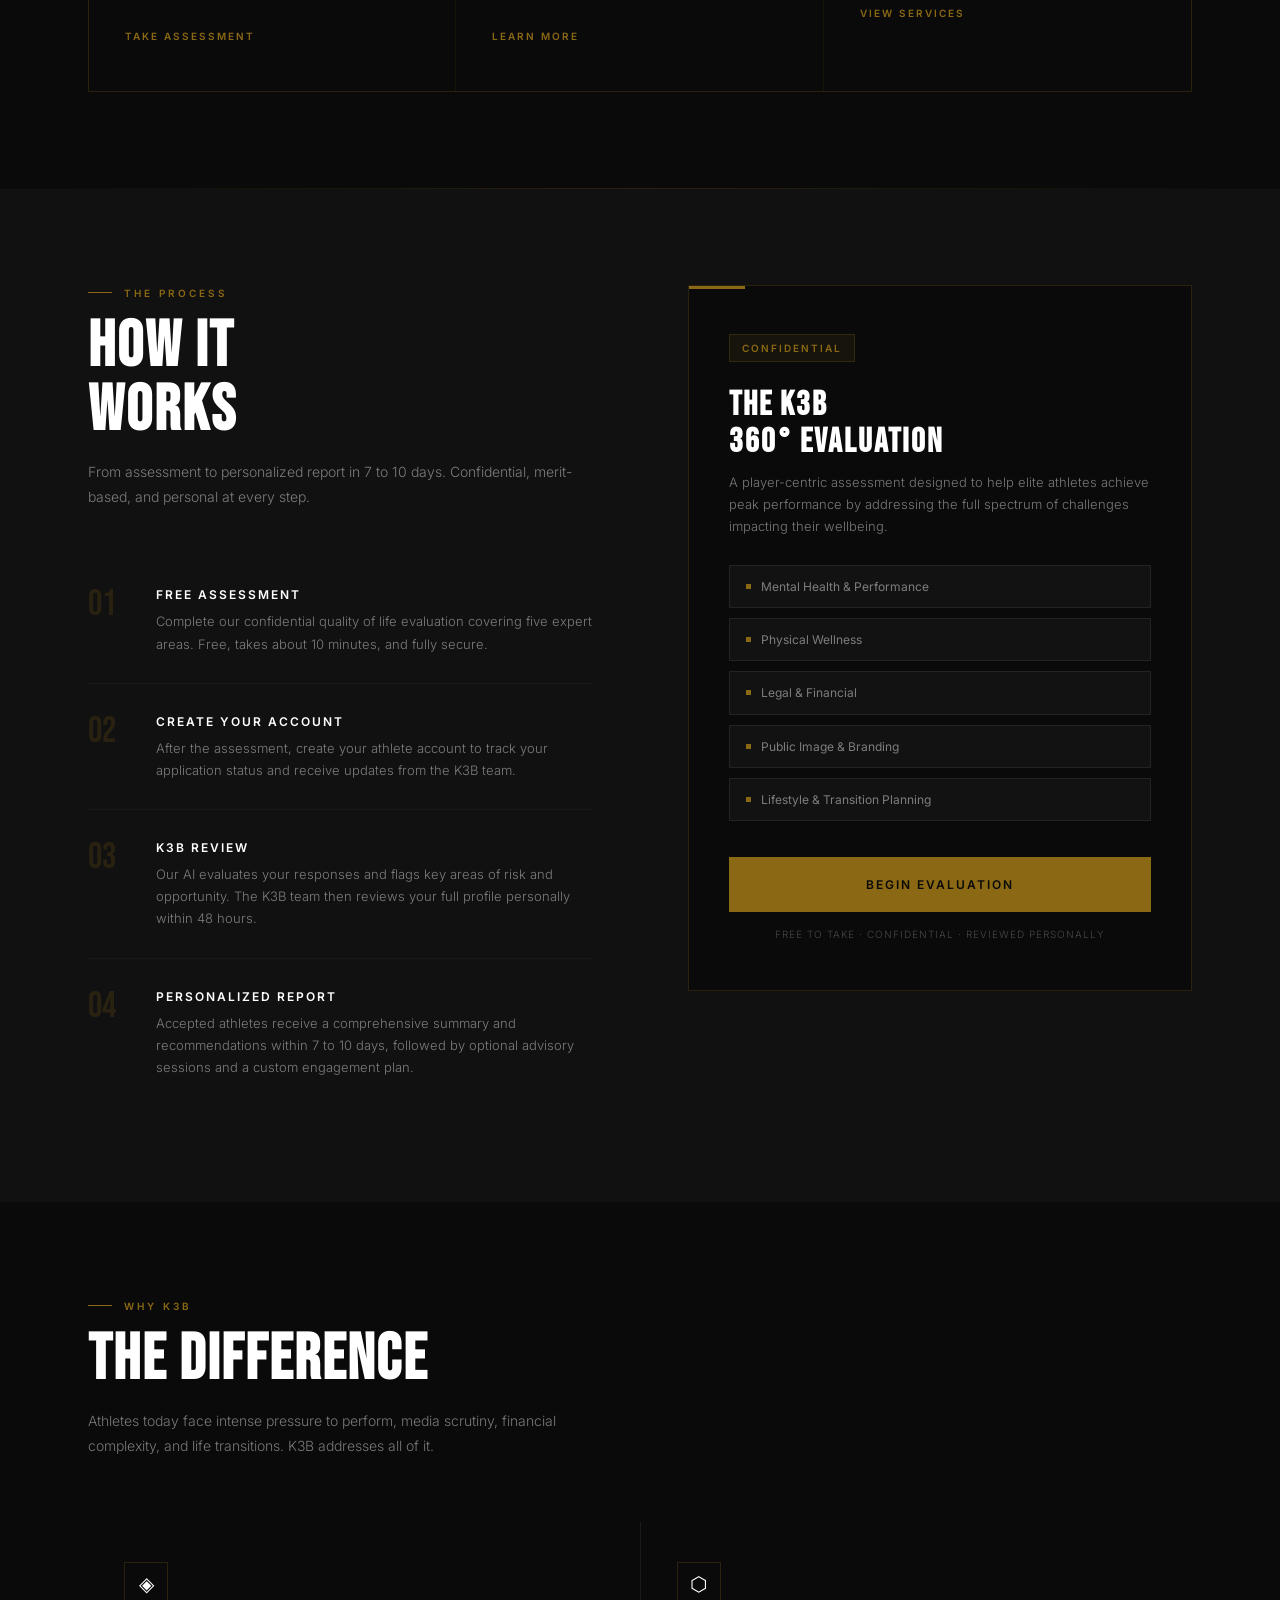
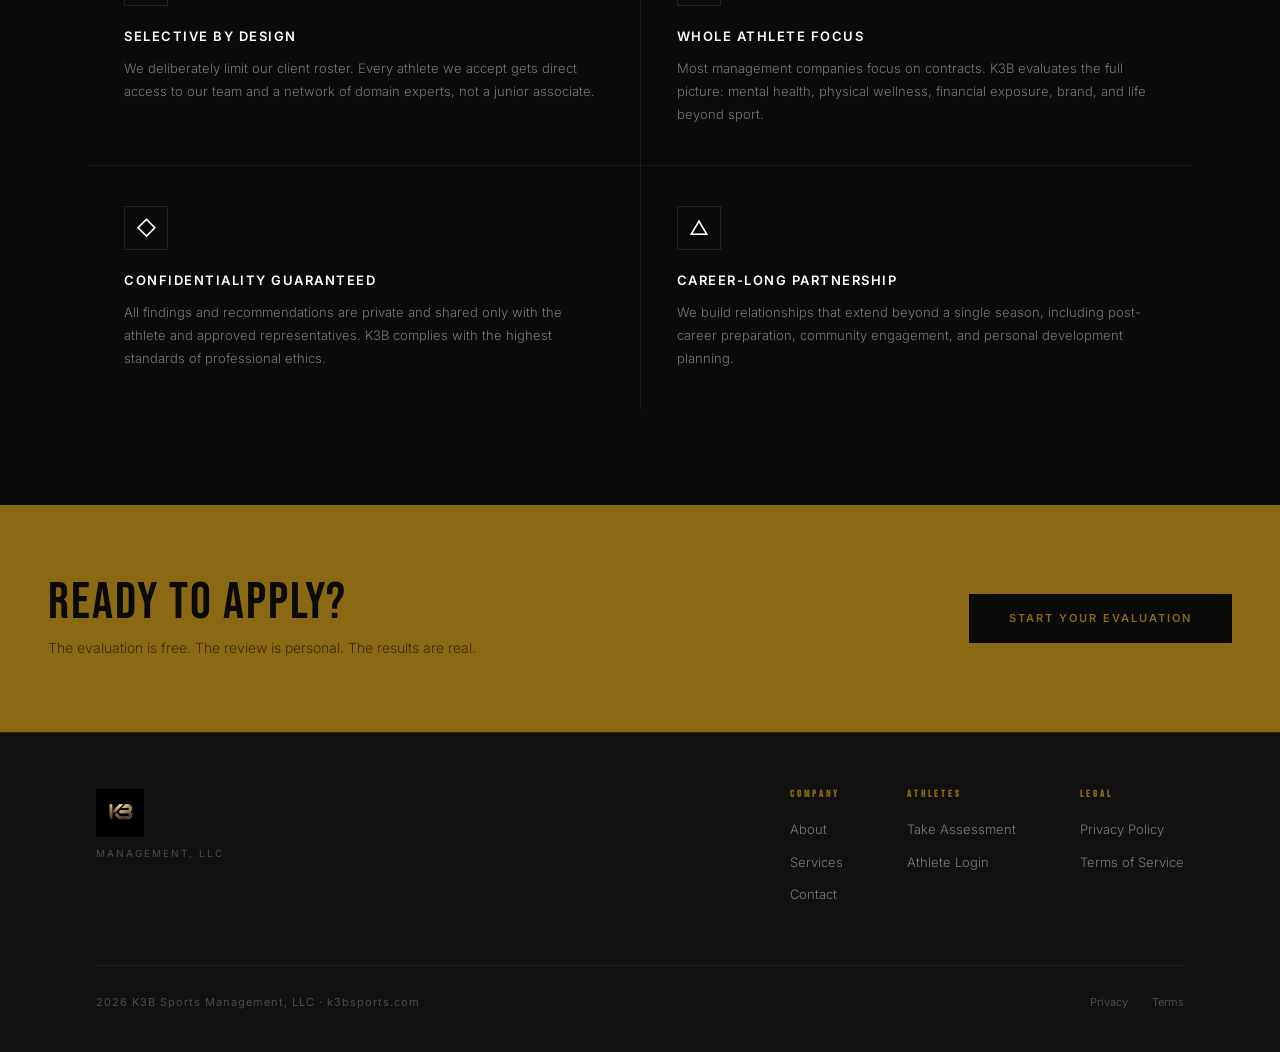
==== commit 46e9cbca: "Update index.html" ====
--- a/index.html
+++ b/index.html
@@ -4,106 +4,42 @@
   <meta charset="UTF-8">
   <meta name="viewport" content="width=device-width, initial-scale=1.0">
   <title>K3B Sports Management — Elite Athlete Management</title>
-  <meta name="description" content="Tailored performance management for top-echelon athletes. Take the free assessment and see if K3B is the right fit for your career.">
+  <meta name="description" content="K3B Sports Management delivers 360-degree evaluation and support for elite athletes, covering mental health, physical wellness, legal, financial, and lifestyle planning.">
   <link rel="stylesheet" href="/css/global.css">
   <style>
-    .hero {
-      min-height: 92vh;
-      display: flex; flex-direction: column; justify-content: center;
-      padding: 0 48px;
-      position: relative; overflow: hidden;
-    }
-    .hero-grid-line {
-      position: absolute; top: 0; right: 0;
-      width: 45%; height: 100%;
-      border-left: 1px solid rgba(184,151,58,0.07);
-      pointer-events: none;
-    }
-    .hero-grid-line::after {
-      content: ''; position: absolute; bottom: 0; left: -1px;
-      width: 1px; height: 40%;
-      background: linear-gradient(to top, var(--gold), transparent);
-      opacity: 0.3;
-    }
-    .hero-eyebrow {
-      font-size: 10px; font-weight: 600; letter-spacing: 4px;
-      text-transform: uppercase; color: var(--gold);
-      display: flex; align-items: center; gap: 14px;
-      margin-bottom: 28px;
-      animation: fadeUp 0.6s ease 0.1s both;
-    }
+    :root { --gold: #8B6914; --gold-light: #A07D1C; --gold-pale: #C4A44A; --border-gold: rgba(139,105,20,0.25); --gold-dim: rgba(139,105,20,0.1); }
+    .hero { min-height: 92vh; display: flex; flex-direction: column; justify-content: center; padding: 0 48px; position: relative; overflow: hidden; }
+    .hero-grid-line { position: absolute; top: 0; right: 0; width: 45%; height: 100%; border-left: 1px solid rgba(139,105,20,0.07); pointer-events: none; }
+    .hero-grid-line::after { content: ''; position: absolute; bottom: 0; left: -1px; width: 1px; height: 40%; background: linear-gradient(to top, var(--gold), transparent); opacity: 0.3; }
+    .hero-eyebrow { font-size: 10px; font-weight: 600; letter-spacing: 4px; text-transform: uppercase; color: var(--gold); display: flex; align-items: center; gap: 14px; margin-bottom: 28px; animation: fadeUp 0.6s ease 0.1s both; }
     .hero-eyebrow span { display: block; width: 40px; height: 1px; background: var(--gold); }
-    .hero-h1 {
-      font-family: var(--font-display);
-      font-size: clamp(72px, 10vw, 132px);
-      line-height: 0.88; letter-spacing: 2px;
-      color: var(--text); max-width: 800px;
-      animation: fadeUp 0.6s ease 0.2s both;
-    }
+    .hero-h1 { font-family: var(--font-display); font-size: clamp(72px, 10vw, 132px); line-height: 0.88; letter-spacing: 2px; color: var(--text); max-width: 800px; animation: fadeUp 0.6s ease 0.2s both; }
     .hero-h1 em { color: var(--gold); font-style: normal; }
-    .hero-sub {
-      font-size: 15px; font-weight: 300; letter-spacing: 0.5px;
-      color: var(--text-muted); max-width: 440px;
-      line-height: 1.8; margin: 28px 0 52px;
-      animation: fadeUp 0.6s ease 0.3s both;
-    }
-    .hero-actions {
-      display: flex; align-items: center; gap: 20px;
-      animation: fadeUp 0.6s ease 0.4s both;
-    }
-    .hero-stats {
-      display: flex; gap: 56px;
-      margin-top: 80px; padding-top: 44px;
-      border-top: 1px solid rgba(255,255,255,0.06);
-      animation: fadeUp 0.6s ease 0.5s both;
-    }
-    .stat-val {
-      font-family: var(--font-display);
-      font-size: 44px; letter-spacing: 2px;
-      color: var(--gold); display: block; line-height: 1;
-    }
-    .stat-lbl {
-      font-size: 10px; font-weight: 400; letter-spacing: 2px;
-      text-transform: uppercase; color: var(--text-dim);
-      margin-top: 6px; display: block;
-    }
-    .services-grid {
-      display: grid; grid-template-columns: repeat(3, 1fr);
-      border: 1px solid var(--border-gold); margin-top: 64px;
-    }
-    .service-card {
-      padding: 44px 36px;
-      border-right: 1px solid rgba(184,151,58,0.1);
-      transition: background var(--transition);
-    }
+    .hero-sub { font-size: 15px; font-weight: 300; color: var(--text-muted); max-width: 480px; line-height: 1.8; margin: 28px 0 52px; animation: fadeUp 0.6s ease 0.3s both; }
+    .hero-actions { display: flex; align-items: center; gap: 20px; animation: fadeUp 0.6s ease 0.4s both; }
+    .hero-stats { display: flex; gap: 56px; margin-top: 80px; padding-top: 44px; border-top: 1px solid rgba(255,255,255,0.06); animation: fadeUp 0.6s ease 0.5s both; }
+    .stat-val { font-family: var(--font-display); font-size: 44px; letter-spacing: 2px; color: var(--gold); display: block; line-height: 1; }
+    .stat-lbl { font-size: 10px; font-weight: 400; letter-spacing: 2px; text-transform: uppercase; color: var(--text-dim); margin-top: 6px; display: block; }
+    .services-grid { display: grid; grid-template-columns: repeat(3, 1fr); border: 1px solid var(--border-gold); margin-top: 64px; }
+    .service-card { padding: 44px 36px; border-right: 1px solid rgba(139,105,20,0.1); transition: background var(--transition); }
     .service-card:last-child { border-right: none; }
     .service-card:hover { background: var(--dark2); }
-    .svc-num {
-      font-family: var(--font-display); font-size: 52px;
-      color: rgba(184,151,58,0.12); line-height: 1; margin-bottom: 24px;
-    }
-    .svc-title {
-      font-size: 13px; font-weight: 600; letter-spacing: 2px;
-      text-transform: uppercase; color: var(--text); margin-bottom: 14px;
-    }
+    .svc-num { font-family: var(--font-display); font-size: 52px; color: rgba(139,105,20,0.12); line-height: 1; margin-bottom: 24px; }
+    .svc-title { font-size: 13px; font-weight: 600; letter-spacing: 2px; text-transform: uppercase; color: var(--text); margin-bottom: 14px; }
     .svc-desc { font-size: 13px; font-weight: 300; color: var(--text-muted); line-height: 1.75; }
-    .svc-link {
-      display: inline-block; margin-top: 24px;
-      font-size: 10px; font-weight: 600; letter-spacing: 2px;
-      text-transform: uppercase; color: var(--gold);
-    }
+    .svc-link { display: inline-block; margin-top: 24px; font-size: 10px; font-weight: 600; letter-spacing: 2px; text-transform: uppercase; color: var(--gold); }
     .process-section { background: var(--dark); }
     .process-inner { display: grid; grid-template-columns: 1fr 1fr; gap: 96px; align-items: start; }
     .process-step { display: flex; gap: 24px; padding: 28px 0; border-bottom: 1px solid rgba(255,255,255,0.04); }
     .process-step:last-child { border-bottom: none; }
-    .ps-num { font-family: var(--font-display); font-size: 36px; color: rgba(184,151,58,0.2); line-height: 1; min-width: 44px; padding-top: 2px; }
+    .ps-num { font-family: var(--font-display); font-size: 36px; color: rgba(139,105,20,0.2); line-height: 1; min-width: 44px; padding-top: 2px; }
     .ps-title { font-size: 12px; font-weight: 600; letter-spacing: 2px; text-transform: uppercase; color: var(--text); margin-bottom: 6px; }
     .ps-desc { font-size: 13px; font-weight: 300; color: var(--text-muted); line-height: 1.7; }
     .assess-card { background: var(--black); border: 1px solid var(--border-gold); padding: 48px 40px; position: relative; }
     .assess-card::before { content: ''; position: absolute; top: 0; left: 0; width: 56px; height: 3px; background: var(--gold); }
-    .assess-domains { display: grid; grid-template-columns: 1fr 1fr; gap: 10px; margin: 28px 0 36px; }
-    .domain-pill { font-size: 11px; font-weight: 400; color: var(--text-muted); background: rgba(255,255,255,0.03); border: 1px solid var(--border); padding: 9px 14px; display: flex; align-items: center; gap: 8px; }
-    .domain-pill::before { content: ''; width: 5px; height: 5px; background: var(--gold); flex-shrink: 0; }
+    .eval-areas { display: flex; flex-direction: column; gap: 10px; margin: 28px 0 36px; }
+    .eval-area { font-size: 12px; font-weight: 400; color: var(--text-muted); background: rgba(255,255,255,0.03); border: 1px solid var(--border); padding: 11px 16px; display: flex; align-items: center; gap: 10px; }
+    .eval-area::before { content: ''; width: 5px; height: 5px; background: var(--gold); flex-shrink: 0; }
     .assess-note { font-size: 10px; letter-spacing: 1px; text-transform: uppercase; color: var(--text-dim); text-align: center; margin-top: 14px; }
     .why-grid { display: grid; grid-template-columns: repeat(2, 1fr); gap: 1px; margin-top: 64px; background: var(--border); }
     .why-card { background: var(--black); padding: 40px 36px; transition: background var(--transition); }
@@ -141,6 +77,7 @@
     <a href="/pages/services.html">Services</a>
     <a href="/pages/assessment.html">Assessment</a>
     <a href="/pages/about.html">About</a>
+    <a href="/pages/contact.html">Contact</a>
   </div>
   <div class="nav-actions" id="navActions">
     <a href="/athlete/login.html" class="btn btn-outline btn-sm">Sign In</a>
@@ -152,23 +89,23 @@
   <div class="hero-grid-line"></div>
   <div class="hero-eyebrow"><span></span>Elite Athlete Management</div>
   <h1 class="hero-h1">Your Team<br>Behind the<br><em>Scenes.</em></h1>
-  <p class="hero-sub">Tailored performance management for top-echelon athletes. We evaluate, advise, and partner with the best — selectively.</p>
+  <p class="hero-sub">K3B Sports Management delivers a confidential 360-degree evaluation and ongoing support system for elite athletes. We address the full spectrum of challenges impacting performance and wellbeing.</p>
   <div class="hero-actions">
     <a href="/pages/assessment.html" class="btn btn-gold btn-lg">Start Free Assessment</a>
     <a href="/pages/services.html" class="btn btn-outline btn-lg">Our Services</a>
   </div>
   <div class="hero-stats">
-    <div><span class="stat-val">26</span><span class="stat-lbl">Point Assessment</span></div>
-    <div><span class="stat-val">4</span><span class="stat-lbl">Life Domains</span></div>
-    <div><span class="stat-val">AI</span><span class="stat-lbl">Evaluation Engine</span></div>
+    <div><span class="stat-val">360°</span><span class="stat-lbl">Evaluation</span></div>
+    <div><span class="stat-val">5</span><span class="stat-lbl">Expert Areas</span></div>
+    <div><span class="stat-val">AI</span><span class="stat-lbl">Powered Review</span></div>
     <div><span class="stat-val">FREE</span><span class="stat-lbl">To Apply</span></div>
   </div>
 </section>
 
 <div class="marquee-bar">
   <span class="marquee-inner">
-    &nbsp;ELITE ATHLETE MANAGEMENT &nbsp;·&nbsp; PERFORMANCE CONSULTING &nbsp;·&nbsp; WHO-VALIDATED ASSESSMENT &nbsp;·&nbsp; PREMIUM PARTNERSHIPS &nbsp;·&nbsp; CAREER DEVELOPMENT &nbsp;·&nbsp; AI-POWERED EVALUATION &nbsp;·&nbsp;
-    &nbsp;ELITE ATHLETE MANAGEMENT &nbsp;·&nbsp; PERFORMANCE CONSULTING &nbsp;·&nbsp; WHO-VALIDATED ASSESSMENT &nbsp;·&nbsp; PREMIUM PARTNERSHIPS &nbsp;·&nbsp; CAREER DEVELOPMENT &nbsp;·&nbsp; AI-POWERED EVALUATION &nbsp;·&nbsp;
+    &nbsp;ELITE ATHLETE MANAGEMENT &nbsp;·&nbsp; MENTAL HEALTH &amp; PERFORMANCE &nbsp;·&nbsp; LEGAL &amp; FINANCIAL REVIEW &nbsp;·&nbsp; PHYSICAL WELLNESS &nbsp;·&nbsp; PUBLIC IMAGE &amp; BRANDING &nbsp;·&nbsp; LIFESTYLE PLANNING &nbsp;·&nbsp;
+    &nbsp;ELITE ATHLETE MANAGEMENT &nbsp;·&nbsp; MENTAL HEALTH &amp; PERFORMANCE &nbsp;·&nbsp; LEGAL &amp; FINANCIAL REVIEW &nbsp;·&nbsp; PHYSICAL WELLNESS &nbsp;·&nbsp; PUBLIC IMAGE &amp; BRANDING &nbsp;·&nbsp; LIFESTYLE PLANNING &nbsp;·&nbsp;
   </span>
 </div>
 
@@ -176,25 +113,25 @@
   <div class="container">
     <div class="section-tag">What We Do</div>
     <h2 class="section-title">Built for the<br>Elite Few</h2>
-    <p class="section-desc">K3B is selective by design. We take on athletes we can truly impact — and go all in for them.</p>
+    <p class="section-desc">K3B is selective by design. We take on athletes we can truly impact and go all in for them across every area of their career and life.</p>
     <div class="services-grid">
       <div class="service-card">
         <div class="svc-num">01</div>
-        <div class="svc-title">Performance Assessment</div>
-        <p class="svc-desc">A clinically validated 26-point evaluation covering physical health, psychological wellbeing, social factors, and environment. Free. Takes 10 minutes.</p>
-        <a href="/pages/assessment.html" class="svc-link">Take Assessment →</a>
+        <div class="svc-title">360° Evaluation</div>
+        <p class="svc-desc">A confidential, player-centric assessment covering mental health, physical wellness, legal and financial exposure, public image, and lifestyle planning. Conducted by a trusted network of domain experts.</p>
+        <a href="/pages/assessment.html" class="svc-link">Take Assessment</a>
       </div>
       <div class="service-card">
         <div class="svc-num">02</div>
         <div class="svc-title">AI-Powered Review</div>
-        <p class="svc-desc">Your responses are evaluated by our AI engine — trained to identify exactly where you need support and where K3B can deliver real impact.</p>
-        <a href="/pages/services.html" class="svc-link">Learn More →</a>
+        <p class="svc-desc">Your assessment responses are evaluated by our AI engine, which identifies unseen risks and opportunities across every area of your life. The K3B team then reviews your full profile personally.</p>
+        <a href="/pages/services.html" class="svc-link">Learn More</a>
       </div>
       <div class="service-card">
         <div class="svc-num">03</div>
-        <div class="svc-title">Premium Consultation</div>
-        <p class="svc-desc">Accepted athletes receive a custom consultation plan, direct K3B team access, and ongoing support throughout their career journey.</p>
-        <a href="/pages/services.html" class="svc-link">View Services →</a>
+        <div class="svc-title">Premium Partnership</div>
+        <p class="svc-desc">Accepted athletes receive a personalized report, advisory sessions, and a custom engagement plan built around their specific situation and goals. No off-the-shelf packages.</p>
+        <a href="/pages/services.html" class="svc-link">View Services</a>
       </div>
     </div>
   </div>
@@ -208,39 +145,40 @@
       <div>
         <div class="section-tag">The Process</div>
         <h2 class="section-title">How It<br>Works</h2>
-        <p class="section-desc">From assessment to consultation in under 48 hours. Transparent, merit-based, personal.</p>
-        <div class="process-steps">
+        <p class="section-desc">From assessment to personalized report in 7 to 10 days. Confidential, merit-based, and personal at every step.</p>
+        <div style="margin-top:48px;">
           <div class="process-step">
             <div class="ps-num">01</div>
-            <div><div class="ps-title">Take the Free Assessment</div><p class="ps-desc">Complete our 26-question WHO-validated quality of life evaluation. 4 domains, 10 minutes, completely free.</p></div>
+            <div><div class="ps-title">Free Assessment</div><p class="ps-desc">Complete our confidential quality of life evaluation covering five expert areas. Free, takes about 10 minutes, and fully secure.</p></div>
           </div>
           <div class="process-step">
             <div class="ps-num">02</div>
-            <div><div class="ps-title">Create Your Account</div><p class="ps-desc">After completing the survey, create your athlete account. This is where you'll track your application and receive updates.</p></div>
+            <div><div class="ps-title">Create Your Account</div><p class="ps-desc">After the assessment, create your athlete account to track your application status and receive updates from the K3B team.</p></div>
           </div>
           <div class="process-step">
             <div class="ps-num">03</div>
-            <div><div class="ps-title">AI Evaluation</div><p class="ps-desc">Our AI evaluates your responses across four life domains and generates a detailed profile for the K3B team to review.</p></div>
+            <div><div class="ps-title">K3B Review</div><p class="ps-desc">Our AI evaluates your responses and flags key areas of risk and opportunity. The K3B team then reviews your full profile personally within 48 hours.</p></div>
           </div>
           <div class="process-step">
             <div class="ps-num">04</div>
-            <div><div class="ps-title">K3B Personal Review</div><p class="ps-desc">We personally review every profile. Within 48 hours, you receive a decision and — if accepted — an invitation to consult.</p></div>
+            <div><div class="ps-title">Personalized Report</div><p class="ps-desc">Accepted athletes receive a comprehensive summary and recommendations within 7 to 10 days, followed by optional advisory sessions and a custom engagement plan.</p></div>
           </div>
         </div>
       </div>
       <div>
         <div class="assess-card">
-          <span class="badge badge-gold" style="margin-bottom:24px; display:inline-flex;">WHO Validated</span>
-          <h3 style="font-family:var(--font-display); font-size:36px; letter-spacing:2px; color:var(--text); margin-bottom:10px;">The K3B<br>Assessment</h3>
-          <p style="font-size:13px; font-weight:300; color:var(--text-muted); line-height:1.7; margin-bottom:4px;">Developed by medical professionals. Field-tested in 37 countries. Now applied to elite athlete performance management.</p>
-          <div class="assess-domains">
-            <div class="domain-pill">Physical Health</div>
-            <div class="domain-pill">Psychological</div>
-            <div class="domain-pill">Social Relations</div>
-            <div class="domain-pill">Environment</div>
-          </div>
-          <a href="/pages/assessment.html" class="btn btn-gold btn-full btn-lg">Begin Assessment →</a>
-          <p class="assess-note">Free to take · Results reviewed personally</p>
+          <span class="badge badge-gold" style="margin-bottom:24px; display:inline-flex;">Confidential</span>
+          <h3 style="font-family:var(--font-display); font-size:34px; letter-spacing:2px; color:var(--text); margin-bottom:10px; line-height:1.1;">The K3B<br>360° Evaluation</h3>
+          <p style="font-size:13px; font-weight:300; color:var(--text-muted); line-height:1.7; margin-bottom:4px;">A player-centric assessment designed to help elite athletes achieve peak performance by addressing the full spectrum of challenges impacting their wellbeing.</p>
+          <div class="eval-areas">
+            <div class="eval-area">Mental Health &amp; Performance</div>
+            <div class="eval-area">Physical Wellness</div>
+            <div class="eval-area">Legal &amp; Financial</div>
+            <div class="eval-area">Public Image &amp; Branding</div>
+            <div class="eval-area">Lifestyle &amp; Transition Planning</div>
+          </div>
+          <a href="/pages/assessment.html" class="btn btn-gold btn-full btn-lg">Begin Evaluation</a>
+          <p class="assess-note">Free to take · Confidential · Reviewed personally</p>
         </div>
       </div>
     </div>
@@ -251,12 +189,28 @@
   <div class="container">
     <div class="section-tag">Why K3B</div>
     <h2 class="section-title">The Difference</h2>
-    <p class="section-desc">We are not a volume business. Every athlete we work with gets our full attention.</p>
+    <p class="section-desc">Athletes today face intense pressure to perform, media scrutiny, financial complexity, and life transitions. K3B addresses all of it.</p>
     <div class="why-grid">
-      <div class="why-card"><div class="why-icon">◈</div><div class="why-title">Selective by Design</div><p class="why-desc">We deliberately limit our client roster. Every athlete we accept gets direct access to our team — not a junior associate.</p></div>
-      <div class="why-card"><div class="why-icon">⬡</div><div class="why-title">Data-Driven Matching</div><p class="why-desc">Our assessment isn't a formality. We use your results to determine where K3B can create real, measurable impact in your career and life.</p></div>
-      <div class="why-card"><div class="why-icon">◇</div><div class="why-title">Custom-Quoted Service</div><p class="why-desc">No off-the-shelf packages. Every accepted athlete receives a consultation plan and pricing built around their specific situation and goals.</p></div>
-      <div class="why-card"><div class="why-icon">△</div><div class="why-title">Career-Long Partnership</div><p class="why-desc">We build relationships that extend beyond a single season. K3B is your team behind the scenes — today, tomorrow, and in retirement.</p></div>
+      <div class="why-card">
+        <div class="why-icon">◈</div>
+        <div class="why-title">Selective by Design</div>
+        <p class="why-desc">We deliberately limit our client roster. Every athlete we accept gets direct access to our team and a network of domain experts, not a junior associate.</p>
+      </div>
+      <div class="why-card">
+        <div class="why-icon">⬡</div>
+        <div class="why-title">Whole Athlete Focus</div>
+        <p class="why-desc">Most management companies focus on contracts. K3B evaluates the full picture: mental health, physical wellness, financial exposure, brand, and life beyond sport.</p>
+      </div>
+      <div class="why-card">
+        <div class="why-icon">◇</div>
+        <div class="why-title">Confidentiality Guaranteed</div>
+        <p class="why-desc">All findings and recommendations are private and shared only with the athlete and approved representatives. K3B complies with the highest standards of professional ethics.</p>
+      </div>
+      <div class="why-card">
+        <div class="why-icon">△</div>
+        <div class="why-title">Career-Long Partnership</div>
+        <p class="why-desc">We build relationships that extend beyond a single season, including post-career preparation, community engagement, and personal development planning.</p>
+      </div>
     </div>
   </div>
 </section>
@@ -264,16 +218,16 @@
 <div class="cta-banner">
   <div>
     <div class="cta-title">Ready to Apply?</div>
-    <div class="cta-sub">The assessment is free. The review is personal. The results are real.</div>
-  </div>
-  <a href="/pages/assessment.html" class="btn-dark">Start Your Assessment →</a>
+    <div class="cta-sub">The evaluation is free. The review is personal. The results are real.</div>
+  </div>
+  <a href="/pages/assessment.html" class="btn-dark">Start Your Evaluation</a>
 </div>
 
 <footer class="footer">
   <div class="container">
     <div class="footer-top">
       <div class="footer-logo-block">
-        <img src="/K3B LOGO OFFICIAL.png" alt="K3B Sports" style="height:48px; width:auto; margin-bottom:6px; display:block;">
+        <img src="/K3B LOGO OFFICIAL.png" alt="K3B Sports" style="height:48px; width:auto; margin-bottom:8px; display:block;">
         <span class="logo-sub">Management, LLC</span>
       </div>
       <div class="footer-links">
@@ -296,7 +250,7 @@
       </div>
     </div>
     <div class="footer-bottom">
-      <span class="footer-copy">© 2026 K3B Sports Management, LLC · k3bsports.com</span>
+      <span class="footer-copy">2026 K3B Sports Management, LLC · k3bsports.com</span>
       <div class="footer-legal">
         <a href="/pages/privacy.html">Privacy</a>
         <a href="/pages/terms.html">Terms</a>
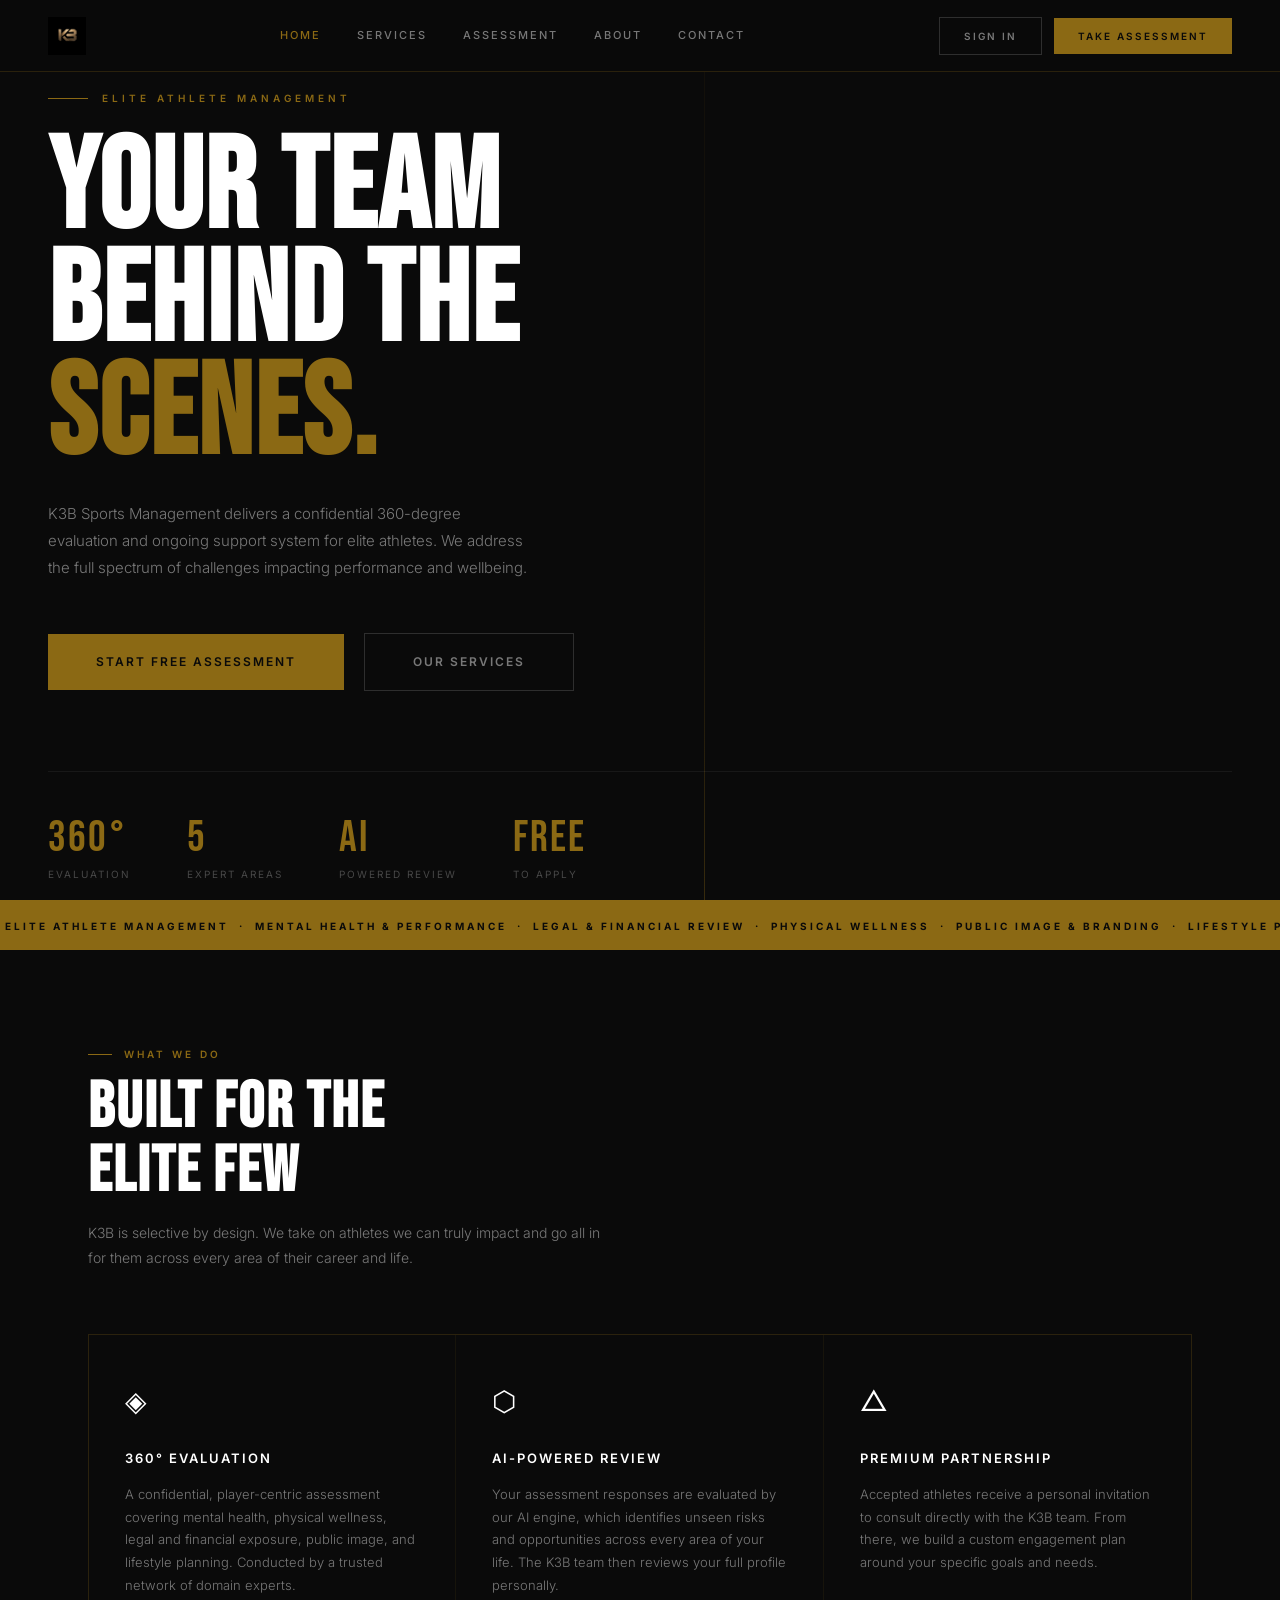
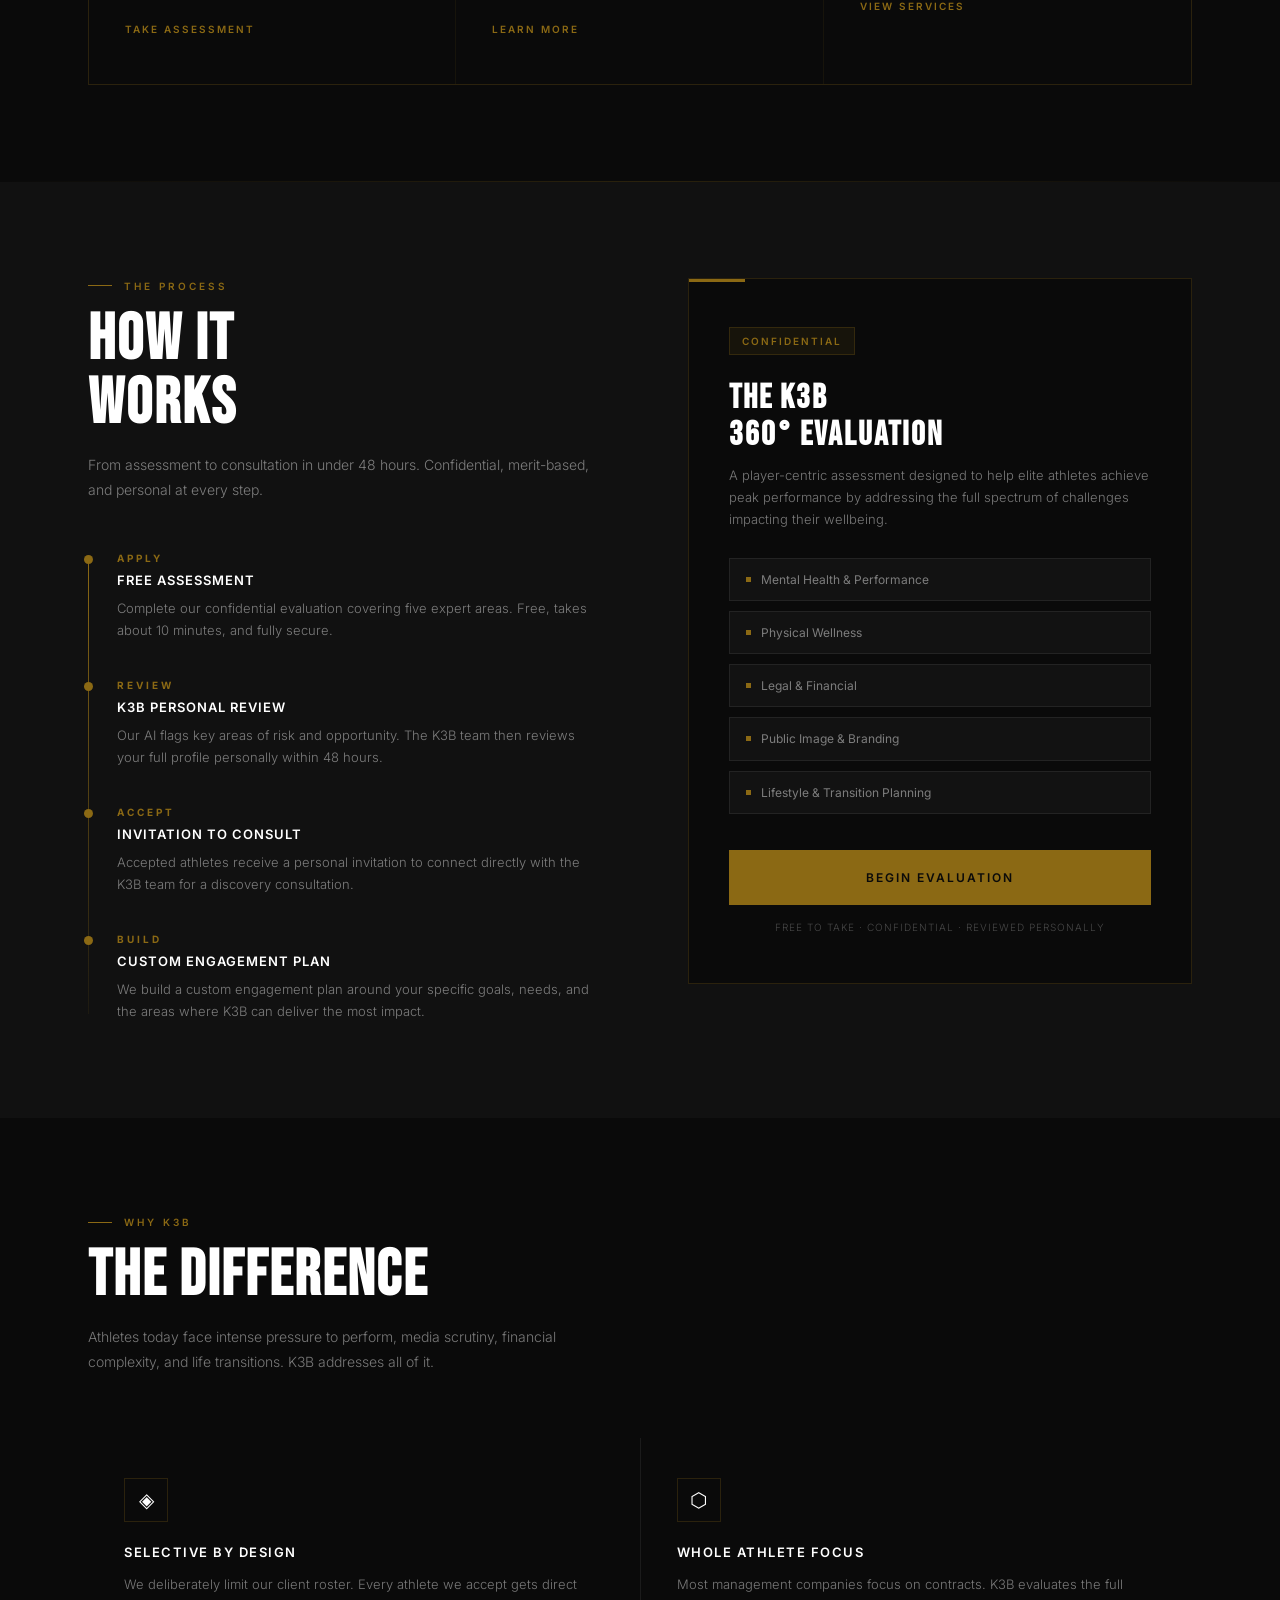
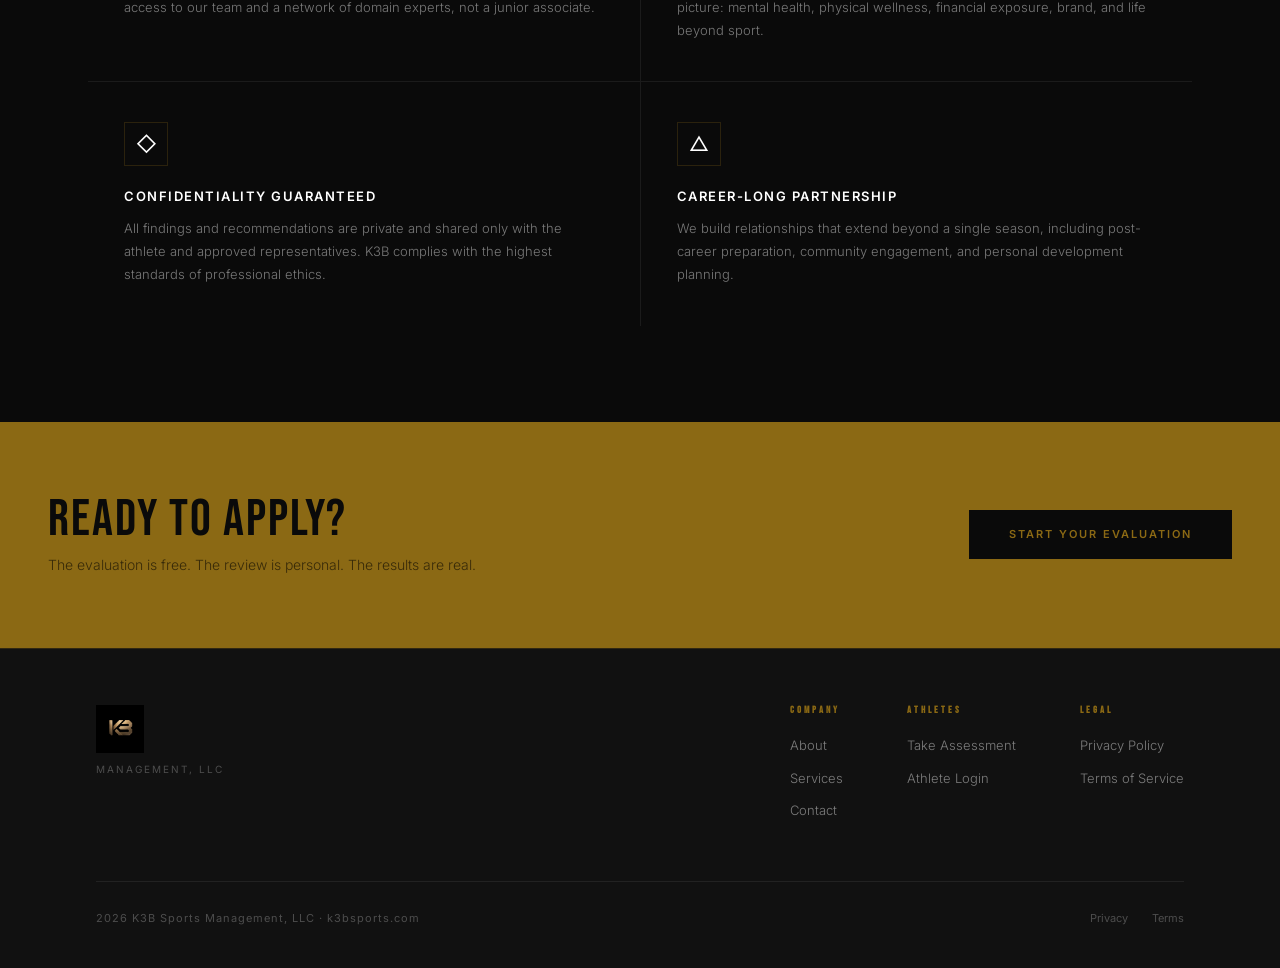
==== commit 10b14b7d: "Update index.html" ====
--- a/index.html
+++ b/index.html
@@ -24,17 +24,20 @@
     .service-card { padding: 44px 36px; border-right: 1px solid rgba(139,105,20,0.1); transition: background var(--transition); }
     .service-card:last-child { border-right: none; }
     .service-card:hover { background: var(--dark2); }
-    .svc-num { font-family: var(--font-display); font-size: 52px; color: rgba(139,105,20,0.12); line-height: 1; margin-bottom: 24px; }
+    .svc-icon { font-size: 28px; margin-bottom: 24px; display: block; }
     .svc-title { font-size: 13px; font-weight: 600; letter-spacing: 2px; text-transform: uppercase; color: var(--text); margin-bottom: 14px; }
     .svc-desc { font-size: 13px; font-weight: 300; color: var(--text-muted); line-height: 1.75; }
     .svc-link { display: inline-block; margin-top: 24px; font-size: 10px; font-weight: 600; letter-spacing: 2px; text-transform: uppercase; color: var(--gold); }
     .process-section { background: var(--dark); }
     .process-inner { display: grid; grid-template-columns: 1fr 1fr; gap: 96px; align-items: start; }
-    .process-step { display: flex; gap: 24px; padding: 28px 0; border-bottom: 1px solid rgba(255,255,255,0.04); }
-    .process-step:last-child { border-bottom: none; }
-    .ps-num { font-family: var(--font-display); font-size: 36px; color: rgba(139,105,20,0.2); line-height: 1; min-width: 44px; padding-top: 2px; }
-    .ps-title { font-size: 12px; font-weight: 600; letter-spacing: 2px; text-transform: uppercase; color: var(--text); margin-bottom: 6px; }
-    .ps-desc { font-size: 13px; font-weight: 300; color: var(--text-muted); line-height: 1.7; }
+    .timeline { display: flex; flex-direction: column; gap: 0; margin-top: 48px; position: relative; }
+    .timeline::before { content: ''; position: absolute; left: 0; top: 8px; bottom: 8px; width: 1px; background: linear-gradient(to bottom, var(--gold), rgba(139,105,20,0.1)); }
+    .timeline-step { display: flex; gap: 24px; padding: 0 0 36px 0; position: relative; }
+    .timeline-step:last-child { padding-bottom: 0; }
+    .timeline-dot { width: 9px; height: 9px; background: var(--gold); border-radius: 50%; flex-shrink: 0; margin-top: 5px; position: relative; z-index: 1; margin-left: -4px; }
+    .timeline-stage { font-size: 10px; font-weight: 700; letter-spacing: 3px; text-transform: uppercase; color: var(--gold); margin-bottom: 4px; }
+    .timeline-title { font-size: 13px; font-weight: 600; letter-spacing: 1px; text-transform: uppercase; color: var(--text); margin-bottom: 6px; }
+    .timeline-desc { font-size: 13px; font-weight: 300; color: var(--text-muted); line-height: 1.7; }
     .assess-card { background: var(--black); border: 1px solid var(--border-gold); padding: 48px 40px; position: relative; }
     .assess-card::before { content: ''; position: absolute; top: 0; left: 0; width: 56px; height: 3px; background: var(--gold); }
     .eval-areas { display: flex; flex-direction: column; gap: 10px; margin: 28px 0 36px; }
@@ -116,21 +119,21 @@
     <p class="section-desc">K3B is selective by design. We take on athletes we can truly impact and go all in for them across every area of their career and life.</p>
     <div class="services-grid">
       <div class="service-card">
-        <div class="svc-num">01</div>
+        <span class="svc-icon">◈</span>
         <div class="svc-title">360° Evaluation</div>
         <p class="svc-desc">A confidential, player-centric assessment covering mental health, physical wellness, legal and financial exposure, public image, and lifestyle planning. Conducted by a trusted network of domain experts.</p>
         <a href="/pages/assessment.html" class="svc-link">Take Assessment</a>
       </div>
       <div class="service-card">
-        <div class="svc-num">02</div>
+        <span class="svc-icon">⬡</span>
         <div class="svc-title">AI-Powered Review</div>
         <p class="svc-desc">Your assessment responses are evaluated by our AI engine, which identifies unseen risks and opportunities across every area of your life. The K3B team then reviews your full profile personally.</p>
         <a href="/pages/services.html" class="svc-link">Learn More</a>
       </div>
       <div class="service-card">
-        <div class="svc-num">03</div>
+        <span class="svc-icon">△</span>
         <div class="svc-title">Premium Partnership</div>
-        <p class="svc-desc">Accepted athletes receive a personalized report, advisory sessions, and a custom engagement plan built around their specific situation and goals. No off-the-shelf packages.</p>
+        <p class="svc-desc">Accepted athletes receive a personal invitation to consult directly with the K3B team. From there, we build a custom engagement plan around your specific goals and needs.</p>
         <a href="/pages/services.html" class="svc-link">View Services</a>
       </div>
     </div>
@@ -145,23 +148,39 @@
       <div>
         <div class="section-tag">The Process</div>
         <h2 class="section-title">How It<br>Works</h2>
-        <p class="section-desc">From assessment to personalized report in 7 to 10 days. Confidential, merit-based, and personal at every step.</p>
-        <div style="margin-top:48px;">
-          <div class="process-step">
-            <div class="ps-num">01</div>
-            <div><div class="ps-title">Free Assessment</div><p class="ps-desc">Complete our confidential quality of life evaluation covering five expert areas. Free, takes about 10 minutes, and fully secure.</p></div>
-          </div>
-          <div class="process-step">
-            <div class="ps-num">02</div>
-            <div><div class="ps-title">Create Your Account</div><p class="ps-desc">After the assessment, create your athlete account to track your application status and receive updates from the K3B team.</p></div>
-          </div>
-          <div class="process-step">
-            <div class="ps-num">03</div>
-            <div><div class="ps-title">K3B Review</div><p class="ps-desc">Our AI evaluates your responses and flags key areas of risk and opportunity. The K3B team then reviews your full profile personally within 48 hours.</p></div>
-          </div>
-          <div class="process-step">
-            <div class="ps-num">04</div>
-            <div><div class="ps-title">Personalized Report</div><p class="ps-desc">Accepted athletes receive a comprehensive summary and recommendations within 7 to 10 days, followed by optional advisory sessions and a custom engagement plan.</p></div>
+        <p class="section-desc">From assessment to consultation in under 48 hours. Confidential, merit-based, and personal at every step.</p>
+        <div class="timeline">
+          <div class="timeline-step">
+            <div class="timeline-dot"></div>
+            <div>
+              <div class="timeline-stage">Apply</div>
+              <div class="timeline-title">Free Assessment</div>
+              <p class="timeline-desc">Complete our confidential evaluation covering five expert areas. Free, takes about 10 minutes, and fully secure.</p>
+            </div>
+          </div>
+          <div class="timeline-step">
+            <div class="timeline-dot"></div>
+            <div>
+              <div class="timeline-stage">Review</div>
+              <div class="timeline-title">K3B Personal Review</div>
+              <p class="timeline-desc">Our AI flags key areas of risk and opportunity. The K3B team then reviews your full profile personally within 48 hours.</p>
+            </div>
+          </div>
+          <div class="timeline-step">
+            <div class="timeline-dot"></div>
+            <div>
+              <div class="timeline-stage">Accept</div>
+              <div class="timeline-title">Invitation to Consult</div>
+              <p class="timeline-desc">Accepted athletes receive a personal invitation to connect directly with the K3B team for a discovery consultation.</p>
+            </div>
+          </div>
+          <div class="timeline-step">
+            <div class="timeline-dot"></div>
+            <div>
+              <div class="timeline-stage">Build</div>
+              <div class="timeline-title">Custom Engagement Plan</div>
+              <p class="timeline-desc">We build a custom engagement plan around your specific goals, needs, and the areas where K3B can deliver the most impact.</p>
+            </div>
           </div>
         </div>
       </div>
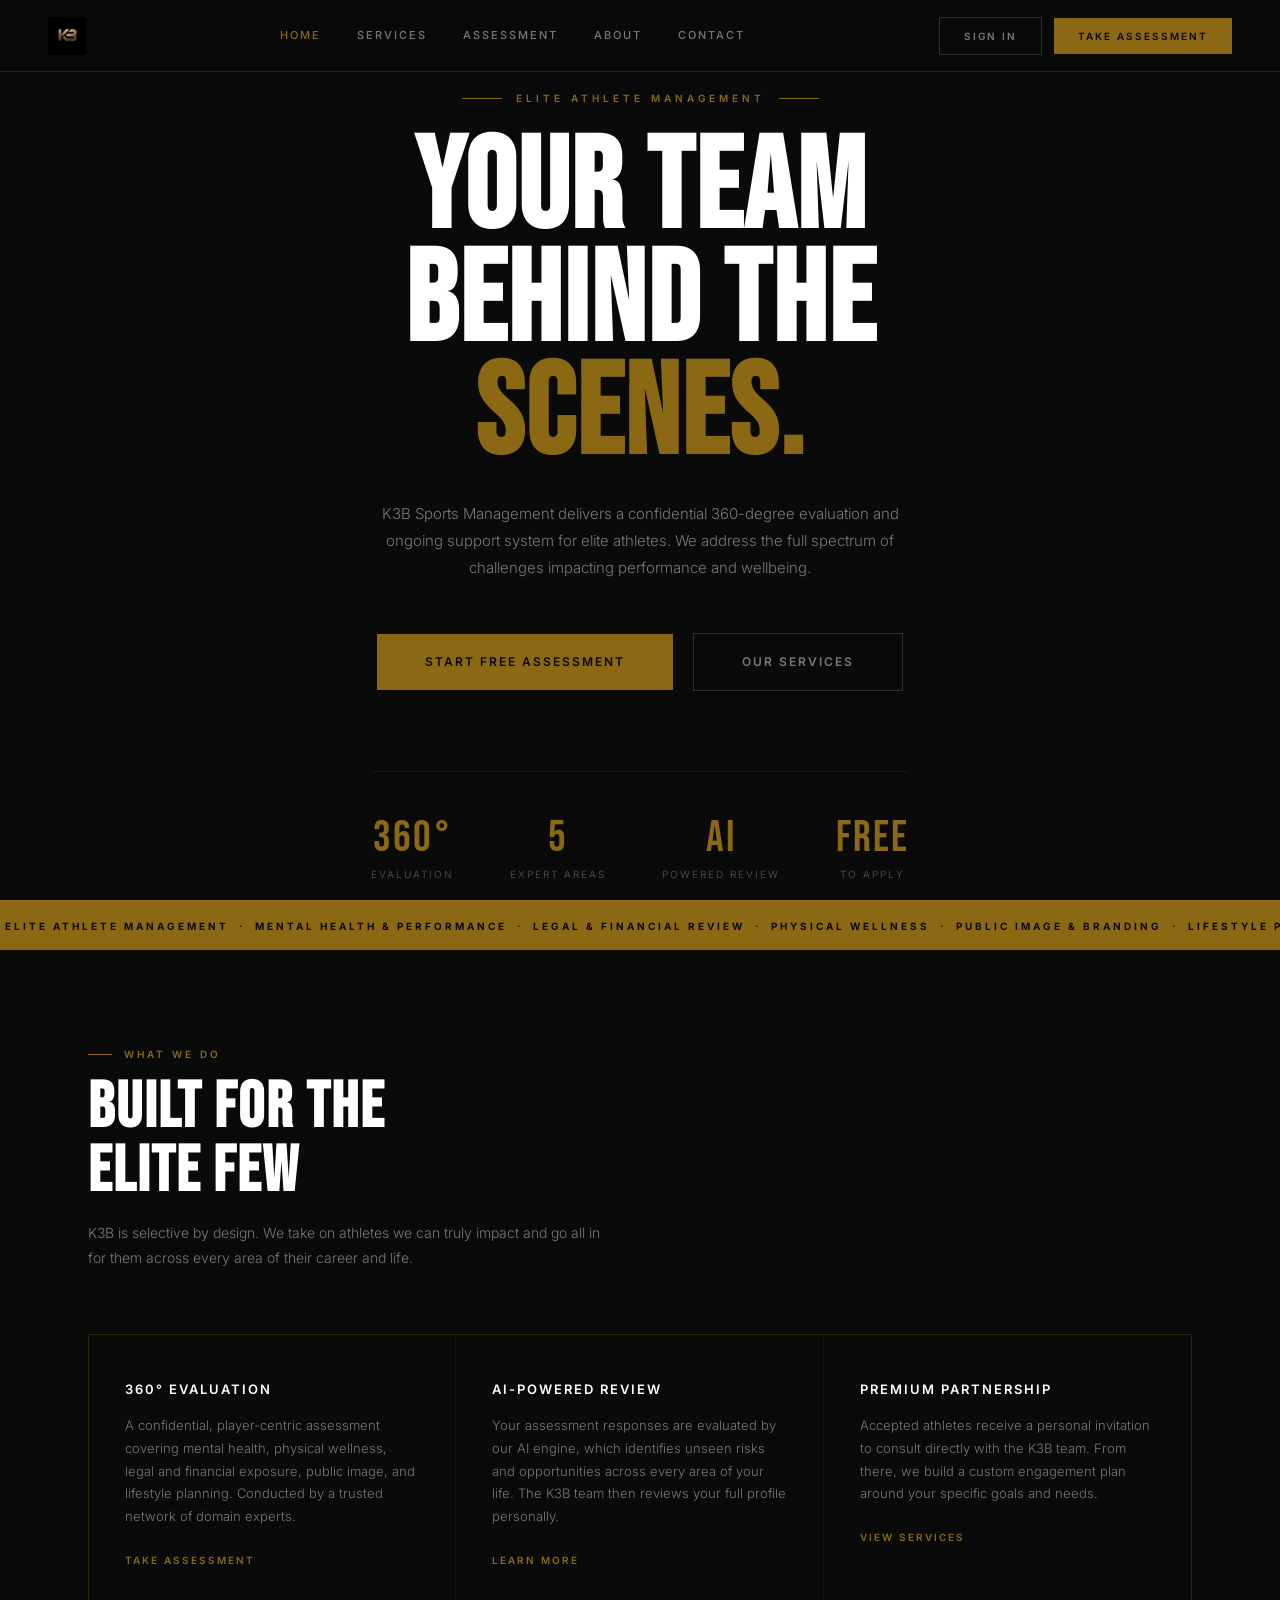
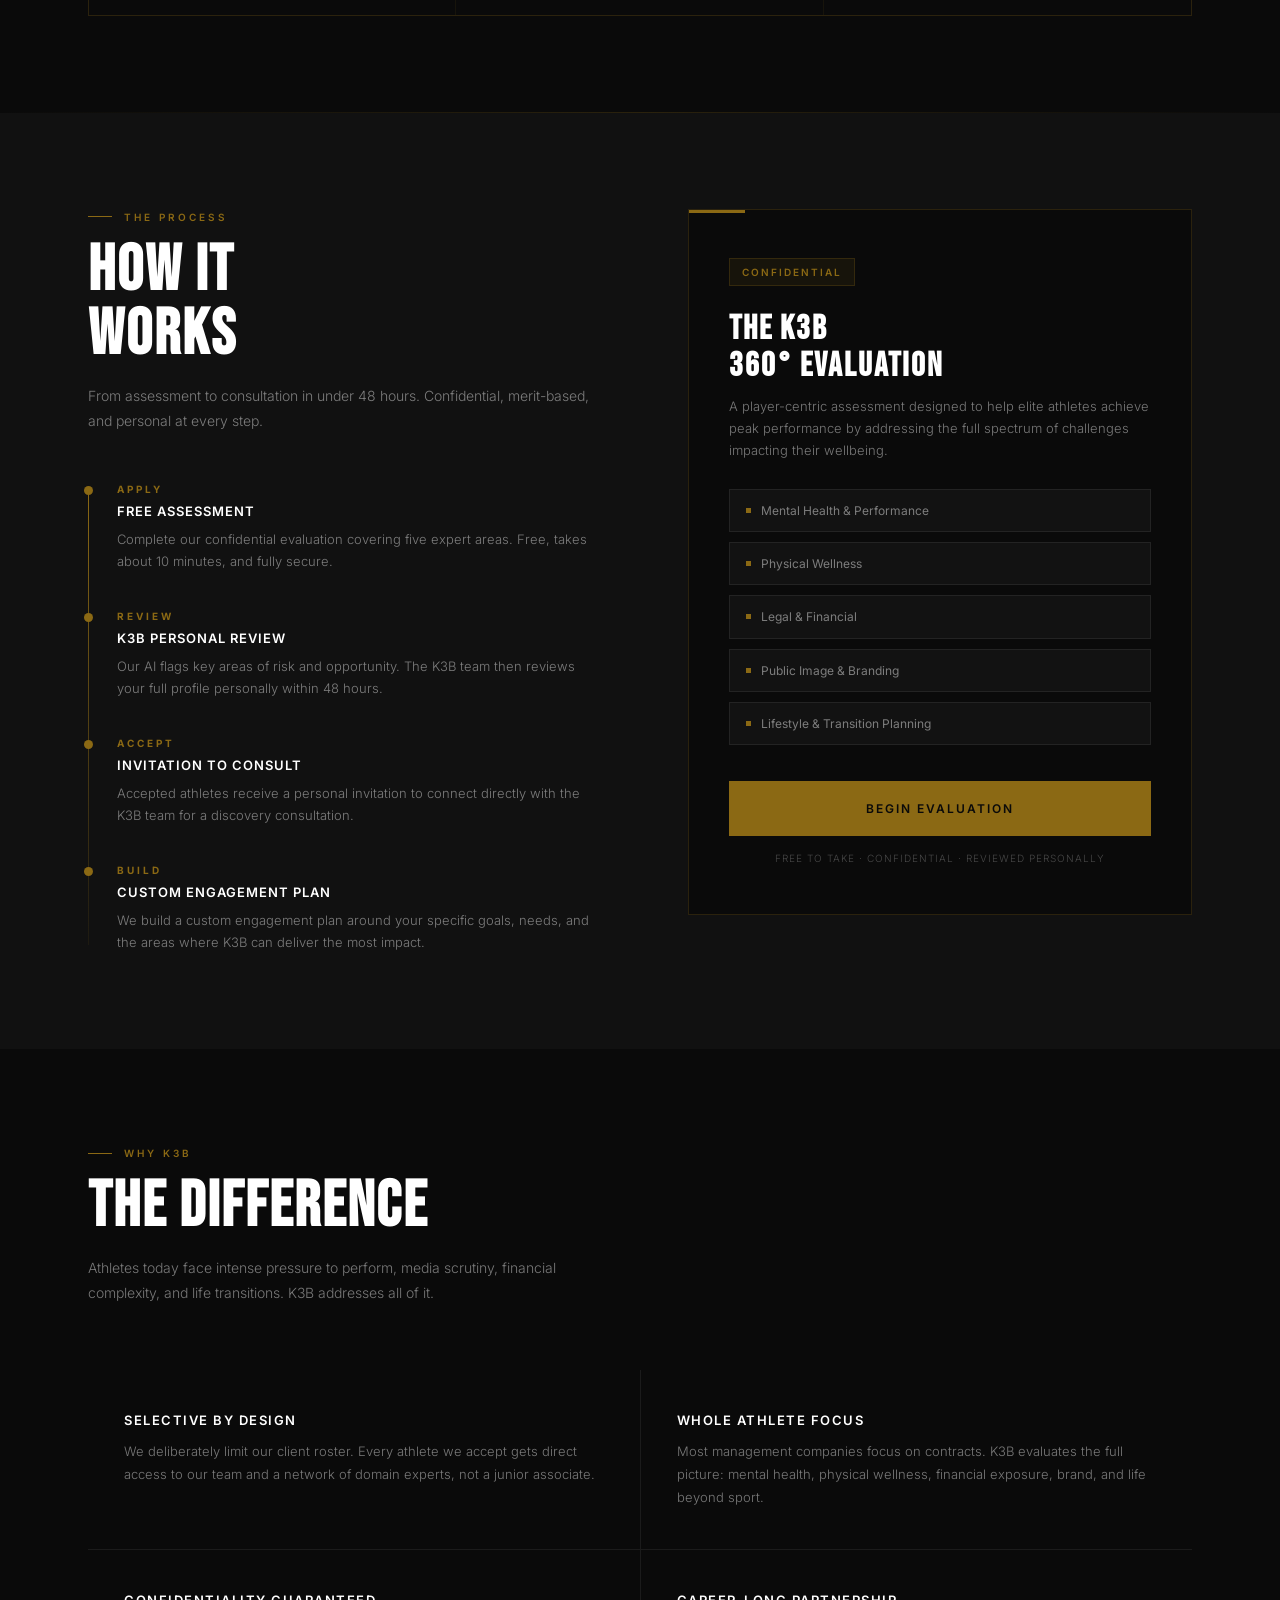
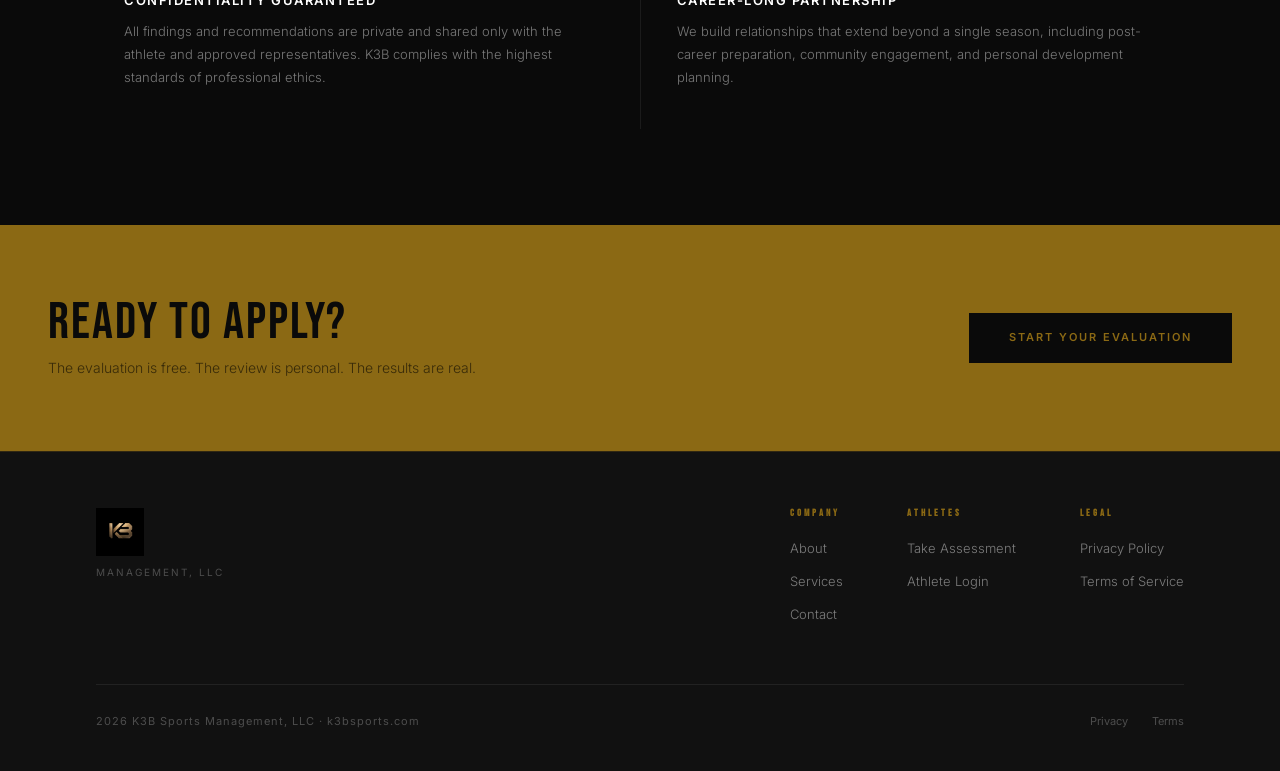
==== commit 605c5e18: "Update index.html" ====
--- a/index.html
+++ b/index.html
@@ -8,23 +8,20 @@
   <link rel="stylesheet" href="/css/global.css">
   <style>
     :root { --gold: #8B6914; --gold-light: #A07D1C; --gold-pale: #C4A44A; --border-gold: rgba(139,105,20,0.25); --gold-dim: rgba(139,105,20,0.1); }
-    .hero { min-height: 92vh; display: flex; flex-direction: column; justify-content: center; padding: 0 48px; position: relative; overflow: hidden; }
-    .hero-grid-line { position: absolute; top: 0; right: 0; width: 45%; height: 100%; border-left: 1px solid rgba(139,105,20,0.07); pointer-events: none; }
-    .hero-grid-line::after { content: ''; position: absolute; bottom: 0; left: -1px; width: 1px; height: 40%; background: linear-gradient(to top, var(--gold), transparent); opacity: 0.3; }
+    .hero { min-height: 92vh; display: flex; flex-direction: column; justify-content: center; align-items: center; text-align: center; padding: 0 48px; position: relative; overflow: hidden; }
     .hero-eyebrow { font-size: 10px; font-weight: 600; letter-spacing: 4px; text-transform: uppercase; color: var(--gold); display: flex; align-items: center; gap: 14px; margin-bottom: 28px; animation: fadeUp 0.6s ease 0.1s both; }
     .hero-eyebrow span { display: block; width: 40px; height: 1px; background: var(--gold); }
-    .hero-h1 { font-family: var(--font-display); font-size: clamp(72px, 10vw, 132px); line-height: 0.88; letter-spacing: 2px; color: var(--text); max-width: 800px; animation: fadeUp 0.6s ease 0.2s both; }
+    .hero-h1 { font-family: var(--font-display); font-size: clamp(72px, 10vw, 132px); line-height: 0.88; letter-spacing: 2px; color: var(--text); max-width: 900px; animation: fadeUp 0.6s ease 0.2s both; }
     .hero-h1 em { color: var(--gold); font-style: normal; }
-    .hero-sub { font-size: 15px; font-weight: 300; color: var(--text-muted); max-width: 480px; line-height: 1.8; margin: 28px 0 52px; animation: fadeUp 0.6s ease 0.3s both; }
-    .hero-actions { display: flex; align-items: center; gap: 20px; animation: fadeUp 0.6s ease 0.4s both; }
-    .hero-stats { display: flex; gap: 56px; margin-top: 80px; padding-top: 44px; border-top: 1px solid rgba(255,255,255,0.06); animation: fadeUp 0.6s ease 0.5s both; }
+    .hero-sub { font-size: 15px; font-weight: 300; color: var(--text-muted); max-width: 560px; line-height: 1.8; margin: 28px auto 52px; animation: fadeUp 0.6s ease 0.3s both; }
+    .hero-actions { display: flex; align-items: center; justify-content: center; gap: 20px; animation: fadeUp 0.6s ease 0.4s both; }
+    .hero-stats { display: flex; gap: 56px; margin-top: 80px; padding-top: 44px; border-top: 1px solid rgba(255,255,255,0.06); animation: fadeUp 0.6s ease 0.5s both; justify-content: center; }
     .stat-val { font-family: var(--font-display); font-size: 44px; letter-spacing: 2px; color: var(--gold); display: block; line-height: 1; }
     .stat-lbl { font-size: 10px; font-weight: 400; letter-spacing: 2px; text-transform: uppercase; color: var(--text-dim); margin-top: 6px; display: block; }
     .services-grid { display: grid; grid-template-columns: repeat(3, 1fr); border: 1px solid var(--border-gold); margin-top: 64px; }
     .service-card { padding: 44px 36px; border-right: 1px solid rgba(139,105,20,0.1); transition: background var(--transition); }
     .service-card:last-child { border-right: none; }
     .service-card:hover { background: var(--dark2); }
-    .svc-icon { font-size: 28px; margin-bottom: 24px; display: block; }
     .svc-title { font-size: 13px; font-weight: 600; letter-spacing: 2px; text-transform: uppercase; color: var(--text); margin-bottom: 14px; }
     .svc-desc { font-size: 13px; font-weight: 300; color: var(--text-muted); line-height: 1.75; }
     .svc-link { display: inline-block; margin-top: 24px; font-size: 10px; font-weight: 600; letter-spacing: 2px; text-transform: uppercase; color: var(--gold); }
@@ -47,7 +44,6 @@
     .why-grid { display: grid; grid-template-columns: repeat(2, 1fr); gap: 1px; margin-top: 64px; background: var(--border); }
     .why-card { background: var(--black); padding: 40px 36px; transition: background var(--transition); }
     .why-card:hover { background: var(--dark); }
-    .why-icon { width: 44px; height: 44px; border: 1px solid var(--border-gold); display: flex; align-items: center; justify-content: center; margin-bottom: 20px; font-size: 20px; }
     .why-title { font-size: 13px; font-weight: 600; letter-spacing: 1.5px; text-transform: uppercase; color: var(--text); margin-bottom: 10px; }
     .why-desc { font-size: 13px; font-weight: 300; color: var(--text-muted); line-height: 1.75; }
     .cta-banner { background: var(--gold); padding: 72px 48px; display: flex; align-items: center; justify-content: space-between; }
@@ -89,8 +85,7 @@
 </nav>
 
 <section class="hero">
-  <div class="hero-grid-line"></div>
-  <div class="hero-eyebrow"><span></span>Elite Athlete Management</div>
+  <div class="hero-eyebrow"><span></span>Elite Athlete Management<span></span></div>
   <h1 class="hero-h1">Your Team<br>Behind the<br><em>Scenes.</em></h1>
   <p class="hero-sub">K3B Sports Management delivers a confidential 360-degree evaluation and ongoing support system for elite athletes. We address the full spectrum of challenges impacting performance and wellbeing.</p>
   <div class="hero-actions">
@@ -119,19 +114,16 @@
     <p class="section-desc">K3B is selective by design. We take on athletes we can truly impact and go all in for them across every area of their career and life.</p>
     <div class="services-grid">
       <div class="service-card">
-        <span class="svc-icon">◈</span>
         <div class="svc-title">360° Evaluation</div>
         <p class="svc-desc">A confidential, player-centric assessment covering mental health, physical wellness, legal and financial exposure, public image, and lifestyle planning. Conducted by a trusted network of domain experts.</p>
         <a href="/pages/assessment.html" class="svc-link">Take Assessment</a>
       </div>
       <div class="service-card">
-        <span class="svc-icon">⬡</span>
         <div class="svc-title">AI-Powered Review</div>
         <p class="svc-desc">Your assessment responses are evaluated by our AI engine, which identifies unseen risks and opportunities across every area of your life. The K3B team then reviews your full profile personally.</p>
         <a href="/pages/services.html" class="svc-link">Learn More</a>
       </div>
       <div class="service-card">
-        <span class="svc-icon">△</span>
         <div class="svc-title">Premium Partnership</div>
         <p class="svc-desc">Accepted athletes receive a personal invitation to consult directly with the K3B team. From there, we build a custom engagement plan around your specific goals and needs.</p>
         <a href="/pages/services.html" class="svc-link">View Services</a>
@@ -211,22 +203,18 @@
     <p class="section-desc">Athletes today face intense pressure to perform, media scrutiny, financial complexity, and life transitions. K3B addresses all of it.</p>
     <div class="why-grid">
       <div class="why-card">
-        <div class="why-icon">◈</div>
         <div class="why-title">Selective by Design</div>
         <p class="why-desc">We deliberately limit our client roster. Every athlete we accept gets direct access to our team and a network of domain experts, not a junior associate.</p>
       </div>
       <div class="why-card">
-        <div class="why-icon">⬡</div>
         <div class="why-title">Whole Athlete Focus</div>
         <p class="why-desc">Most management companies focus on contracts. K3B evaluates the full picture: mental health, physical wellness, financial exposure, brand, and life beyond sport.</p>
       </div>
       <div class="why-card">
-        <div class="why-icon">◇</div>
         <div class="why-title">Confidentiality Guaranteed</div>
         <p class="why-desc">All findings and recommendations are private and shared only with the athlete and approved representatives. K3B complies with the highest standards of professional ethics.</p>
       </div>
       <div class="why-card">
-        <div class="why-icon">△</div>
         <div class="why-title">Career-Long Partnership</div>
         <p class="why-desc">We build relationships that extend beyond a single season, including post-career preparation, community engagement, and personal development planning.</p>
       </div>
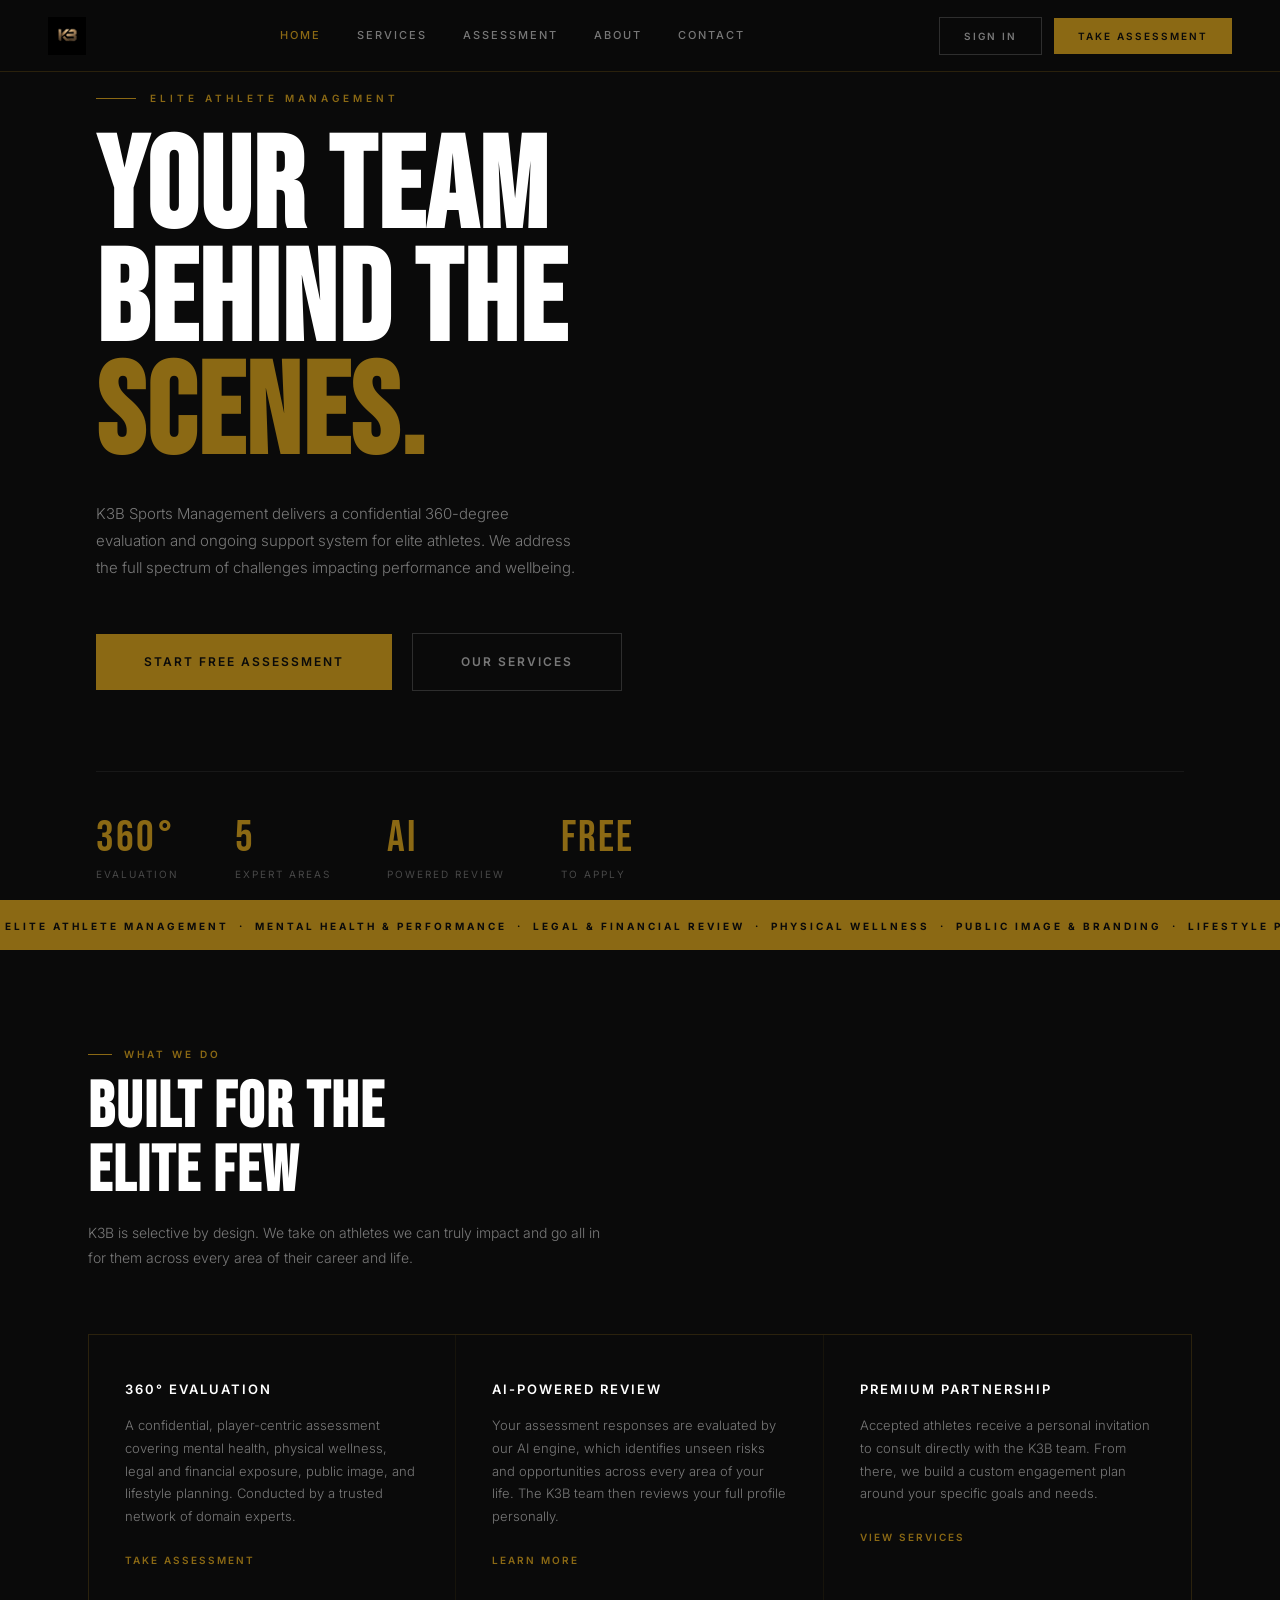
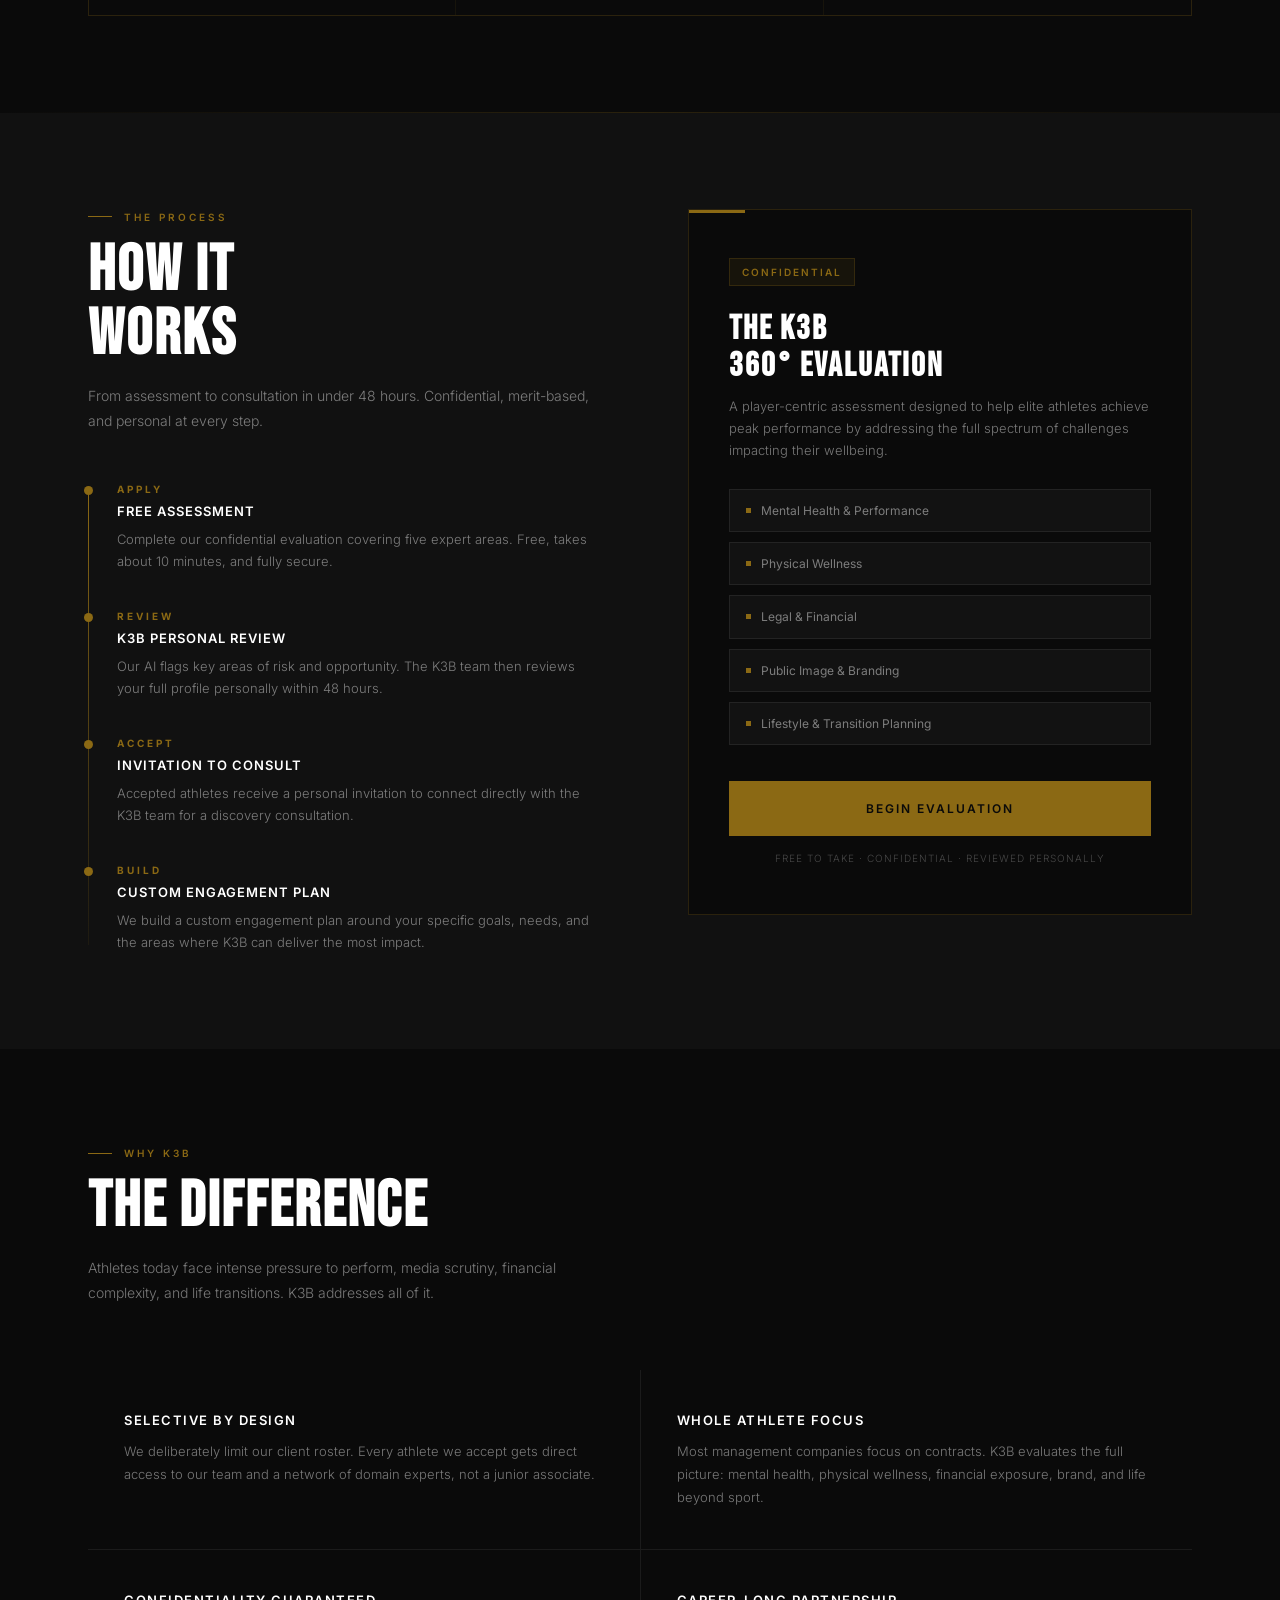
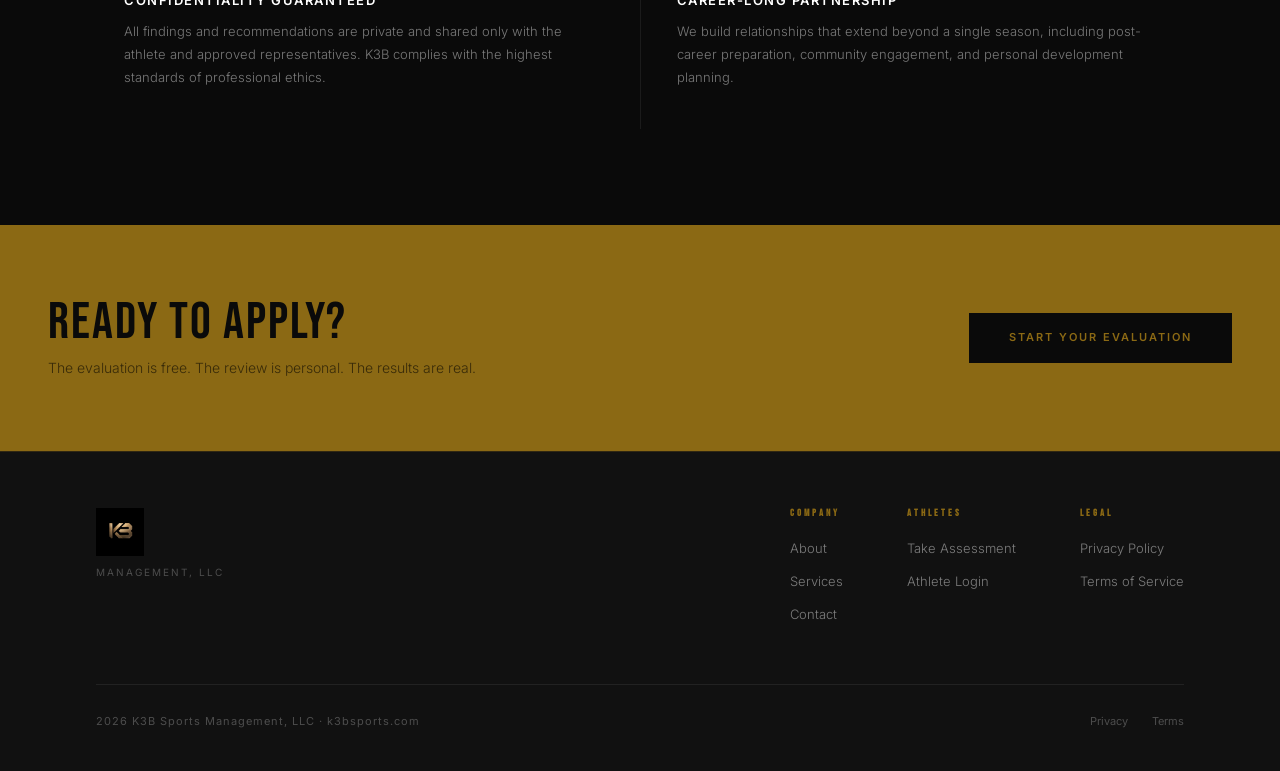
==== commit 85b77b40: "Update index.html" ====
--- a/index.html
+++ b/index.html
@@ -8,14 +8,14 @@
   <link rel="stylesheet" href="/css/global.css">
   <style>
     :root { --gold: #8B6914; --gold-light: #A07D1C; --gold-pale: #C4A44A; --border-gold: rgba(139,105,20,0.25); --gold-dim: rgba(139,105,20,0.1); }
-    .hero { min-height: 92vh; display: flex; flex-direction: column; justify-content: center; align-items: center; text-align: center; padding: 0 48px; position: relative; overflow: hidden; }
+    .hero { min-height: 92vh; display: flex; flex-direction: column; justify-content: center; padding: 0 48px; position: relative; overflow: hidden; }
     .hero-eyebrow { font-size: 10px; font-weight: 600; letter-spacing: 4px; text-transform: uppercase; color: var(--gold); display: flex; align-items: center; gap: 14px; margin-bottom: 28px; animation: fadeUp 0.6s ease 0.1s both; }
     .hero-eyebrow span { display: block; width: 40px; height: 1px; background: var(--gold); }
     .hero-h1 { font-family: var(--font-display); font-size: clamp(72px, 10vw, 132px); line-height: 0.88; letter-spacing: 2px; color: var(--text); max-width: 900px; animation: fadeUp 0.6s ease 0.2s both; }
     .hero-h1 em { color: var(--gold); font-style: normal; }
-    .hero-sub { font-size: 15px; font-weight: 300; color: var(--text-muted); max-width: 560px; line-height: 1.8; margin: 28px auto 52px; animation: fadeUp 0.6s ease 0.3s both; }
-    .hero-actions { display: flex; align-items: center; justify-content: center; gap: 20px; animation: fadeUp 0.6s ease 0.4s both; }
-    .hero-stats { display: flex; gap: 56px; margin-top: 80px; padding-top: 44px; border-top: 1px solid rgba(255,255,255,0.06); animation: fadeUp 0.6s ease 0.5s both; justify-content: center; }
+    .hero-sub { font-size: 15px; font-weight: 300; color: var(--text-muted); max-width: 480px; line-height: 1.8; margin: 28px 0 52px; animation: fadeUp 0.6s ease 0.3s both; }
+    .hero-actions { display: flex; align-items: center; gap: 20px; animation: fadeUp 0.6s ease 0.4s both; }
+    .hero-stats { display: flex; gap: 56px; margin-top: 80px; padding-top: 44px; border-top: 1px solid rgba(255,255,255,0.06); animation: fadeUp 0.6s ease 0.5s both; }
     .stat-val { font-family: var(--font-display); font-size: 44px; letter-spacing: 2px; color: var(--gold); display: block; line-height: 1; }
     .stat-lbl { font-size: 10px; font-weight: 400; letter-spacing: 2px; text-transform: uppercase; color: var(--text-dim); margin-top: 6px; display: block; }
     .services-grid { display: grid; grid-template-columns: repeat(3, 1fr); border: 1px solid var(--border-gold); margin-top: 64px; }
@@ -85,18 +85,20 @@
 </nav>
 
 <section class="hero">
-  <div class="hero-eyebrow"><span></span>Elite Athlete Management<span></span></div>
-  <h1 class="hero-h1">Your Team<br>Behind the<br><em>Scenes.</em></h1>
-  <p class="hero-sub">K3B Sports Management delivers a confidential 360-degree evaluation and ongoing support system for elite athletes. We address the full spectrum of challenges impacting performance and wellbeing.</p>
-  <div class="hero-actions">
-    <a href="/pages/assessment.html" class="btn btn-gold btn-lg">Start Free Assessment</a>
-    <a href="/pages/services.html" class="btn btn-outline btn-lg">Our Services</a>
-  </div>
-  <div class="hero-stats">
-    <div><span class="stat-val">360°</span><span class="stat-lbl">Evaluation</span></div>
-    <div><span class="stat-val">5</span><span class="stat-lbl">Expert Areas</span></div>
-    <div><span class="stat-val">AI</span><span class="stat-lbl">Powered Review</span></div>
-    <div><span class="stat-val">FREE</span><span class="stat-lbl">To Apply</span></div>
+  <div class="container" style="width:100%;">
+    <div class="hero-eyebrow"><span></span>Elite Athlete Management</div>
+    <h1 class="hero-h1">Your Team<br>Behind the<br><em>Scenes.</em></h1>
+    <p class="hero-sub">K3B Sports Management delivers a confidential 360-degree evaluation and ongoing support system for elite athletes. We address the full spectrum of challenges impacting performance and wellbeing.</p>
+    <div class="hero-actions">
+      <a href="/pages/assessment.html" class="btn btn-gold btn-lg">Start Free Assessment</a>
+      <a href="/pages/services.html" class="btn btn-outline btn-lg">Our Services</a>
+    </div>
+    <div class="hero-stats">
+      <div><span class="stat-val">360°</span><span class="stat-lbl">Evaluation</span></div>
+      <div><span class="stat-val">5</span><span class="stat-lbl">Expert Areas</span></div>
+      <div><span class="stat-val">AI</span><span class="stat-lbl">Powered Review</span></div>
+      <div><span class="stat-val">FREE</span><span class="stat-lbl">To Apply</span></div>
+    </div>
   </div>
 </section>
 
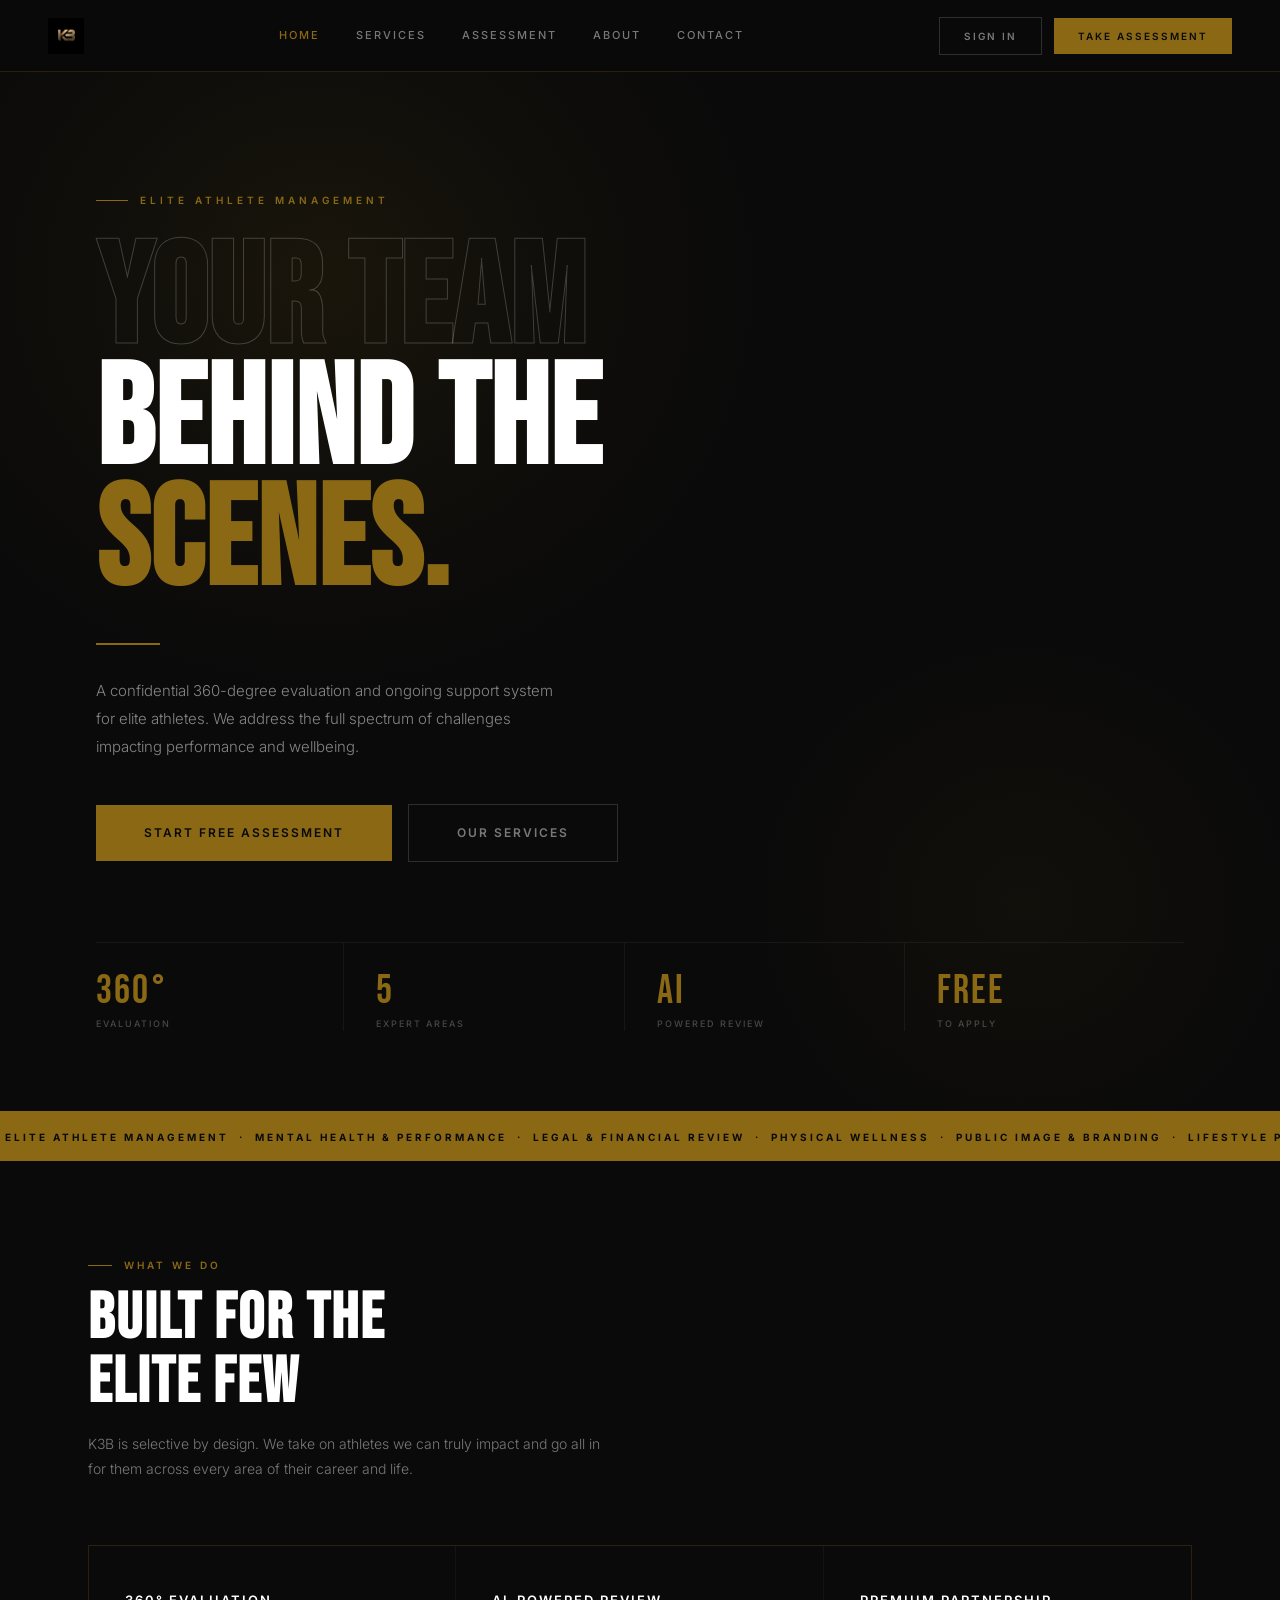
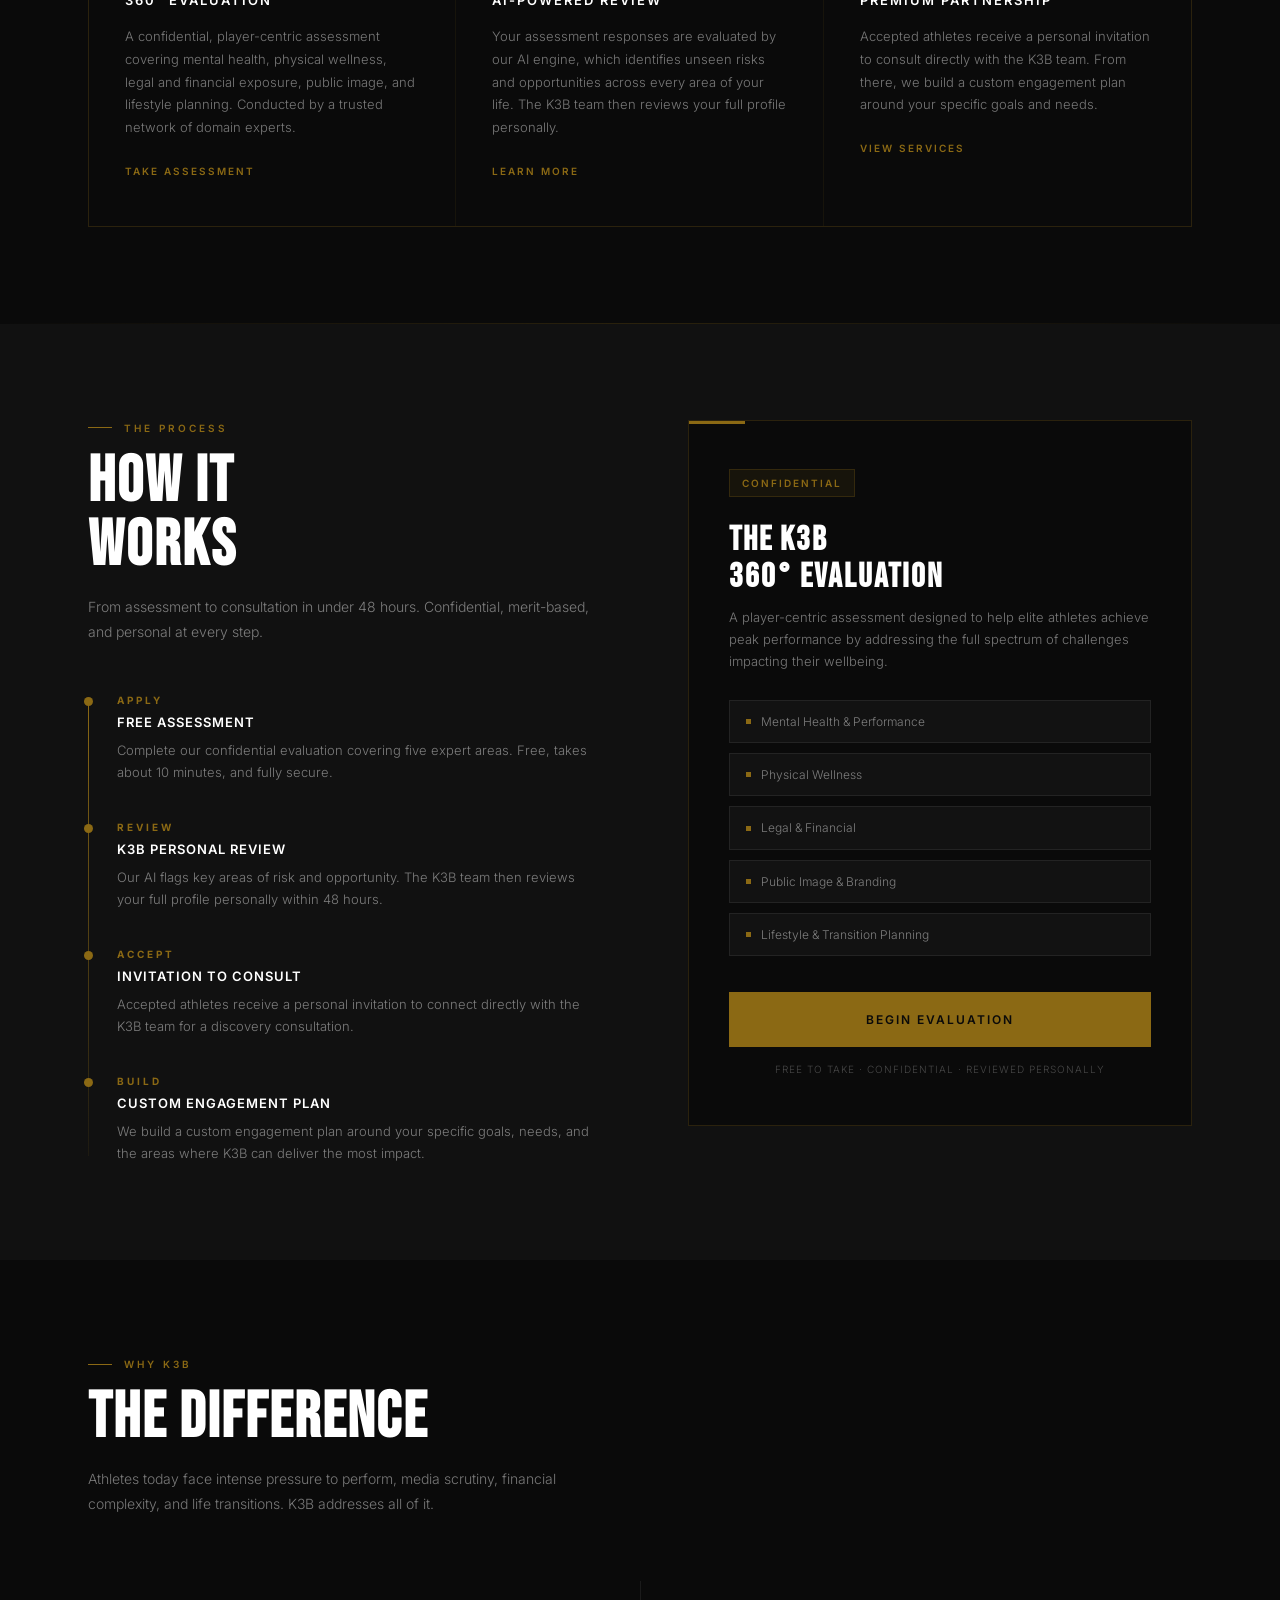
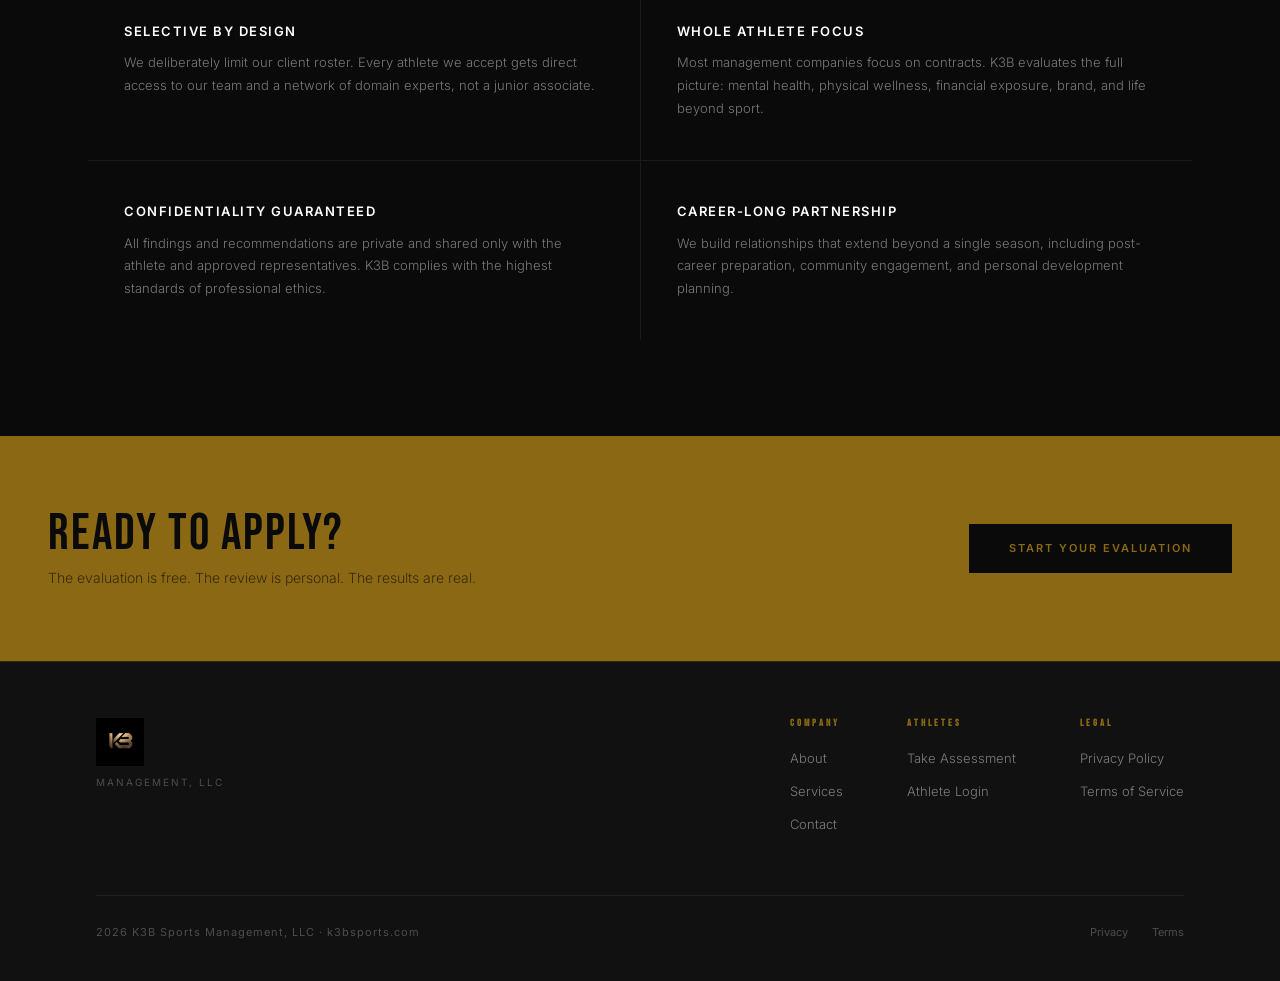
==== commit 9b4e4a0d: "Update index.html" ====
--- a/index.html
+++ b/index.html
@@ -8,18 +8,25 @@
   <link rel="stylesheet" href="/css/global.css">
   <style>
     :root { --gold: #8B6914; --gold-light: #A07D1C; --gold-pale: #C4A44A; --border-gold: rgba(139,105,20,0.25); --gold-dim: rgba(139,105,20,0.1); }
-    .hero { min-height: 92vh; display: flex; flex-direction: column; justify-content: center; padding: 0 48px; position: relative; overflow: hidden; }
-    .hero-eyebrow { font-size: 10px; font-weight: 600; letter-spacing: 4px; text-transform: uppercase; color: var(--gold); display: flex; align-items: center; gap: 14px; margin-bottom: 28px; animation: fadeUp 0.6s ease 0.1s both; }
-    .hero-eyebrow span { display: block; width: 40px; height: 1px; background: var(--gold); }
-    .hero-h1 { font-family: var(--font-display); font-size: clamp(72px, 10vw, 132px); line-height: 0.88; letter-spacing: 2px; color: var(--text); max-width: 900px; animation: fadeUp 0.6s ease 0.2s both; }
-    .hero-h1 em { color: var(--gold); font-style: normal; }
-    .hero-sub { font-size: 15px; font-weight: 300; color: var(--text-muted); max-width: 480px; line-height: 1.8; margin: 28px 0 52px; animation: fadeUp 0.6s ease 0.3s both; }
-    .hero-actions { display: flex; align-items: center; gap: 20px; animation: fadeUp 0.6s ease 0.4s both; }
-    .hero-stats { display: flex; gap: 56px; margin-top: 80px; padding-top: 44px; border-top: 1px solid rgba(255,255,255,0.06); animation: fadeUp 0.6s ease 0.5s both; }
-    .stat-val { font-family: var(--font-display); font-size: 44px; letter-spacing: 2px; color: var(--gold); display: block; line-height: 1; }
-    .stat-lbl { font-size: 10px; font-weight: 400; letter-spacing: 2px; text-transform: uppercase; color: var(--text-dim); margin-top: 6px; display: block; }
+    .hero { min-height: 100vh; display: flex; flex-direction: column; justify-content: center; padding: 120px 48px 80px; position: relative; overflow: hidden; background: var(--black); }
+    .hero-glow { position: absolute; top: -20%; left: -10%; width: 70%; height: 80%; background: radial-gradient(ellipse at center, rgba(139,105,20,0.12) 0%, rgba(139,105,20,0.04) 40%, transparent 70%); pointer-events: none; animation: glowPulse 6s ease-in-out infinite; }
+    .hero-glow-2 { position: absolute; bottom: -10%; right: -5%; width: 50%; height: 60%; background: radial-gradient(ellipse at center, rgba(139,105,20,0.06) 0%, transparent 60%); pointer-events: none; }
+    @keyframes glowPulse { 0%, 100% { opacity: 1; transform: scale(1); } 50% { opacity: 0.7; transform: scale(1.05); } }
+    .hero-tag { font-size: 10px; font-weight: 600; letter-spacing: 4px; text-transform: uppercase; color: var(--gold); display: flex; align-items: center; gap: 12px; margin-bottom: 32px; animation: fadeUp 0.7s ease 0.1s both; }
+    .hero-tag::before { content: ''; display: block; width: 32px; height: 1px; background: var(--gold); }
+    .hero-h1 { font-family: var(--font-display); font-size: clamp(64px, 11vw, 148px); line-height: 0.86; letter-spacing: 1px; color: var(--text); margin-bottom: 0; animation: fadeUp 0.7s ease 0.2s both; position: relative; z-index: 1; }
+    .hero-h1 .gold-word { color: var(--gold); display: block; }
+    .hero-h1 .outline-word { -webkit-text-stroke: 1px rgba(255,255,255,0.2); color: transparent; display: block; }
+    .hero-divider { width: 64px; height: 2px; background: var(--gold); margin: 40px 0 32px; animation: fadeUp 0.7s ease 0.3s both; }
+    .hero-sub { font-size: 15px; font-weight: 300; color: rgba(255,255,255,0.5); max-width: 460px; line-height: 1.85; margin-bottom: 44px; animation: fadeUp 0.7s ease 0.4s both; }
+    .hero-actions { display: flex; align-items: center; gap: 16px; flex-wrap: wrap; animation: fadeUp 0.7s ease 0.5s both; }
+    .hero-stats { display: flex; gap: 0; margin-top: 80px; border-top: 1px solid rgba(255,255,255,0.06); animation: fadeUp 0.7s ease 0.6s both; }
+    .stat-item { flex: 1; padding: 28px 0 0; border-right: 1px solid rgba(255,255,255,0.05); }
+    .stat-item:last-child { border-right: none; }
+    .stat-val { font-family: var(--font-display); font-size: 40px; letter-spacing: 2px; color: var(--gold); display: block; line-height: 1; }
+    .stat-lbl { font-size: 9px; font-weight: 500; letter-spacing: 2px; text-transform: uppercase; color: rgba(255,255,255,0.25); margin-top: 6px; display: block; }
     .services-grid { display: grid; grid-template-columns: repeat(3, 1fr); border: 1px solid var(--border-gold); margin-top: 64px; }
-    .service-card { padding: 44px 36px; border-right: 1px solid rgba(139,105,20,0.1); transition: background var(--transition); }
+    .service-card { padding: 44px 36px; border-right: 1px solid rgba(139,105,20,0.1); transition: background 0.2s; }
     .service-card:last-child { border-right: none; }
     .service-card:hover { background: var(--dark2); }
     .svc-title { font-size: 13px; font-weight: 600; letter-spacing: 2px; text-transform: uppercase; color: var(--text); margin-bottom: 14px; }
@@ -27,49 +34,77 @@
     .svc-link { display: inline-block; margin-top: 24px; font-size: 10px; font-weight: 600; letter-spacing: 2px; text-transform: uppercase; color: var(--gold); }
     .process-section { background: var(--dark); }
     .process-inner { display: grid; grid-template-columns: 1fr 1fr; gap: 96px; align-items: start; }
-    .timeline { display: flex; flex-direction: column; gap: 0; margin-top: 48px; position: relative; }
+    .timeline { display: flex; flex-direction: column; margin-top: 48px; position: relative; }
     .timeline::before { content: ''; position: absolute; left: 0; top: 8px; bottom: 8px; width: 1px; background: linear-gradient(to bottom, var(--gold), rgba(139,105,20,0.1)); }
-    .timeline-step { display: flex; gap: 24px; padding: 0 0 36px 0; position: relative; }
+    .timeline-step { display: flex; gap: 24px; padding: 0 0 36px; position: relative; }
     .timeline-step:last-child { padding-bottom: 0; }
-    .timeline-dot { width: 9px; height: 9px; background: var(--gold); border-radius: 50%; flex-shrink: 0; margin-top: 5px; position: relative; z-index: 1; margin-left: -4px; }
+    .timeline-dot { width: 9px; height: 9px; background: var(--gold); border-radius: 50%; flex-shrink: 0; margin-top: 5px; z-index: 1; margin-left: -4px; }
     .timeline-stage { font-size: 10px; font-weight: 700; letter-spacing: 3px; text-transform: uppercase; color: var(--gold); margin-bottom: 4px; }
     .timeline-title { font-size: 13px; font-weight: 600; letter-spacing: 1px; text-transform: uppercase; color: var(--text); margin-bottom: 6px; }
     .timeline-desc { font-size: 13px; font-weight: 300; color: var(--text-muted); line-height: 1.7; }
     .assess-card { background: var(--black); border: 1px solid var(--border-gold); padding: 48px 40px; position: relative; }
     .assess-card::before { content: ''; position: absolute; top: 0; left: 0; width: 56px; height: 3px; background: var(--gold); }
     .eval-areas { display: flex; flex-direction: column; gap: 10px; margin: 28px 0 36px; }
-    .eval-area { font-size: 12px; font-weight: 400; color: var(--text-muted); background: rgba(255,255,255,0.03); border: 1px solid var(--border); padding: 11px 16px; display: flex; align-items: center; gap: 10px; }
+    .eval-area { font-size: 12px; color: var(--text-muted); background: rgba(255,255,255,0.03); border: 1px solid var(--border); padding: 11px 16px; display: flex; align-items: center; gap: 10px; font-weight: 300; }
     .eval-area::before { content: ''; width: 5px; height: 5px; background: var(--gold); flex-shrink: 0; }
     .assess-note { font-size: 10px; letter-spacing: 1px; text-transform: uppercase; color: var(--text-dim); text-align: center; margin-top: 14px; }
     .why-grid { display: grid; grid-template-columns: repeat(2, 1fr); gap: 1px; margin-top: 64px; background: var(--border); }
-    .why-card { background: var(--black); padding: 40px 36px; transition: background var(--transition); }
+    .why-card { background: var(--black); padding: 40px 36px; transition: background 0.2s; }
     .why-card:hover { background: var(--dark); }
     .why-title { font-size: 13px; font-weight: 600; letter-spacing: 1.5px; text-transform: uppercase; color: var(--text); margin-bottom: 10px; }
     .why-desc { font-size: 13px; font-weight: 300; color: var(--text-muted); line-height: 1.75; }
-    .cta-banner { background: var(--gold); padding: 72px 48px; display: flex; align-items: center; justify-content: space-between; }
-    .cta-title { font-family: var(--font-display); font-size: 52px; letter-spacing: 2px; color: var(--black); line-height: 1; }
+    .cta-banner { background: var(--gold); padding: 72px 48px; display: flex; align-items: center; justify-content: space-between; gap: 32px; }
+    .cta-title { font-family: var(--font-display); font-size: clamp(32px, 4vw, 52px); letter-spacing: 2px; color: var(--black); line-height: 1; }
     .cta-sub { font-size: 14px; font-weight: 300; color: rgba(0,0,0,0.6); margin-top: 8px; }
-    .btn-dark { background: var(--black); color: var(--gold); font-size: 11px; font-weight: 600; letter-spacing: 2px; text-transform: uppercase; padding: 16px 40px; border: none; cursor: pointer; white-space: nowrap; transition: all var(--transition); text-decoration: none; display: inline-block; }
+    .btn-dark { background: var(--black); color: var(--gold); font-size: 11px; font-weight: 600; letter-spacing: 2px; text-transform: uppercase; padding: 16px 40px; border: none; cursor: pointer; white-space: nowrap; transition: all 0.2s; text-decoration: none; display: inline-block; flex-shrink: 0; }
     .btn-dark:hover { background: var(--dark); }
     .footer { background: var(--dark); padding: 56px 48px 40px; border-top: 1px solid var(--border-gold); }
     .footer-top { display: flex; justify-content: space-between; align-items: flex-start; margin-bottom: 48px; }
     .footer-logo-block .logo-sub { font-size: 10px; font-weight: 400; letter-spacing: 2px; text-transform: uppercase; color: var(--text-dim); margin-top: 4px; display: block; }
     .footer-links { display: flex; gap: 64px; }
     .footer-col h4 { font-size: 10px; font-weight: 600; letter-spacing: 3px; text-transform: uppercase; color: var(--gold); margin-bottom: 20px; }
-    .footer-col a { display: block; font-size: 13px; font-weight: 300; color: var(--text-muted); margin-bottom: 12px; transition: color var(--transition); }
+    .footer-col a { display: block; font-size: 13px; font-weight: 300; color: var(--text-muted); margin-bottom: 12px; transition: color 0.2s; }
     .footer-col a:hover { color: var(--text); }
     .footer-bottom { border-top: 1px solid var(--border); padding-top: 28px; display: flex; justify-content: space-between; align-items: center; }
     .footer-copy { font-size: 11px; color: var(--text-dim); letter-spacing: 1px; }
     .footer-legal { display: flex; gap: 24px; }
-    .footer-legal a { font-size: 11px; color: var(--text-dim); transition: color var(--transition); }
+    .footer-legal a { font-size: 11px; color: var(--text-dim); transition: color 0.2s; }
     .footer-legal a:hover { color: var(--text-muted); }
+
+    @media (max-width: 768px) {
+      .hero { padding: 100px 24px 60px; }
+      .hero-h1 { font-size: clamp(52px, 14vw, 80px); }
+      .hero-sub { font-size: 14px; max-width: 100%; }
+      .hero-actions { flex-direction: column; align-items: flex-start; gap: 12px; }
+      .hero-actions .btn { width: 100%; text-align: center; justify-content: center; }
+      .hero-stats { flex-wrap: wrap; }
+      .stat-item { flex: 1 1 45%; padding: 20px 0 0; margin-bottom: 8px; }
+      .stat-val { font-size: 32px; }
+      .nav { padding: 0 20px; }
+      .nav-links { display: none; }
+      .services-grid { grid-template-columns: 1fr; }
+      .service-card { border-right: none; border-bottom: 1px solid rgba(139,105,20,0.1); }
+      .service-card:last-child { border-bottom: none; }
+      .process-inner { grid-template-columns: 1fr; gap: 48px; }
+      .why-grid { grid-template-columns: 1fr; }
+      .cta-banner { flex-direction: column; align-items: flex-start; padding: 48px 24px; }
+      .btn-dark { width: 100%; text-align: center; }
+      .footer { padding: 48px 24px 32px; }
+      .footer-top { flex-direction: column; gap: 40px; }
+      .footer-links { flex-direction: column; gap: 32px; }
+      .footer-bottom { flex-direction: column; gap: 12px; text-align: center; }
+      .container { padding: 0 24px; }
+      .section { padding: 64px 0; }
+      .section-title { font-size: clamp(36px, 8vw, 52px); }
+      .assess-card { padding: 32px 24px; }
+    }
   </style>
 </head>
 <body>
 
 <nav class="nav">
   <a href="/index.html" class="nav-logo">
-    <img src="/K3B LOGO OFFICIAL.png" alt="K3B Sports" style="height:38px; width:auto;">
+    <img src="/K3B LOGO OFFICIAL.png" alt="K3B Sports" style="height:36px; width:auto;">
   </a>
   <div class="nav-links">
     <a href="/index.html" class="active">Home</a>
@@ -85,19 +120,38 @@
 </nav>
 
 <section class="hero">
-  <div class="container" style="width:100%;">
-    <div class="hero-eyebrow"><span></span>Elite Athlete Management</div>
-    <h1 class="hero-h1">Your Team<br>Behind the<br><em>Scenes.</em></h1>
-    <p class="hero-sub">K3B Sports Management delivers a confidential 360-degree evaluation and ongoing support system for elite athletes. We address the full spectrum of challenges impacting performance and wellbeing.</p>
+  <div class="hero-glow"></div>
+  <div class="hero-glow-2"></div>
+  <div class="container" style="width:100%; position:relative; z-index:1;">
+    <div class="hero-tag">Elite Athlete Management</div>
+    <h1 class="hero-h1">
+      <span class="outline-word">Your Team</span>
+      Behind the
+      <span class="gold-word">Scenes.</span>
+    </h1>
+    <div class="hero-divider"></div>
+    <p class="hero-sub">A confidential 360-degree evaluation and ongoing support system for elite athletes. We address the full spectrum of challenges impacting performance and wellbeing.</p>
     <div class="hero-actions">
       <a href="/pages/assessment.html" class="btn btn-gold btn-lg">Start Free Assessment</a>
       <a href="/pages/services.html" class="btn btn-outline btn-lg">Our Services</a>
     </div>
     <div class="hero-stats">
-      <div><span class="stat-val">360°</span><span class="stat-lbl">Evaluation</span></div>
-      <div><span class="stat-val">5</span><span class="stat-lbl">Expert Areas</span></div>
-      <div><span class="stat-val">AI</span><span class="stat-lbl">Powered Review</span></div>
-      <div><span class="stat-val">FREE</span><span class="stat-lbl">To Apply</span></div>
+      <div class="stat-item">
+        <span class="stat-val">360°</span>
+        <span class="stat-lbl">Evaluation</span>
+      </div>
+      <div class="stat-item" style="padding-left:32px;">
+        <span class="stat-val">5</span>
+        <span class="stat-lbl">Expert Areas</span>
+      </div>
+      <div class="stat-item" style="padding-left:32px;">
+        <span class="stat-val">AI</span>
+        <span class="stat-lbl">Powered Review</span>
+      </div>
+      <div class="stat-item" style="padding-left:32px;">
+        <span class="stat-val">FREE</span>
+        <span class="stat-lbl">To Apply</span>
+      </div>
     </div>
   </div>
 </section>
